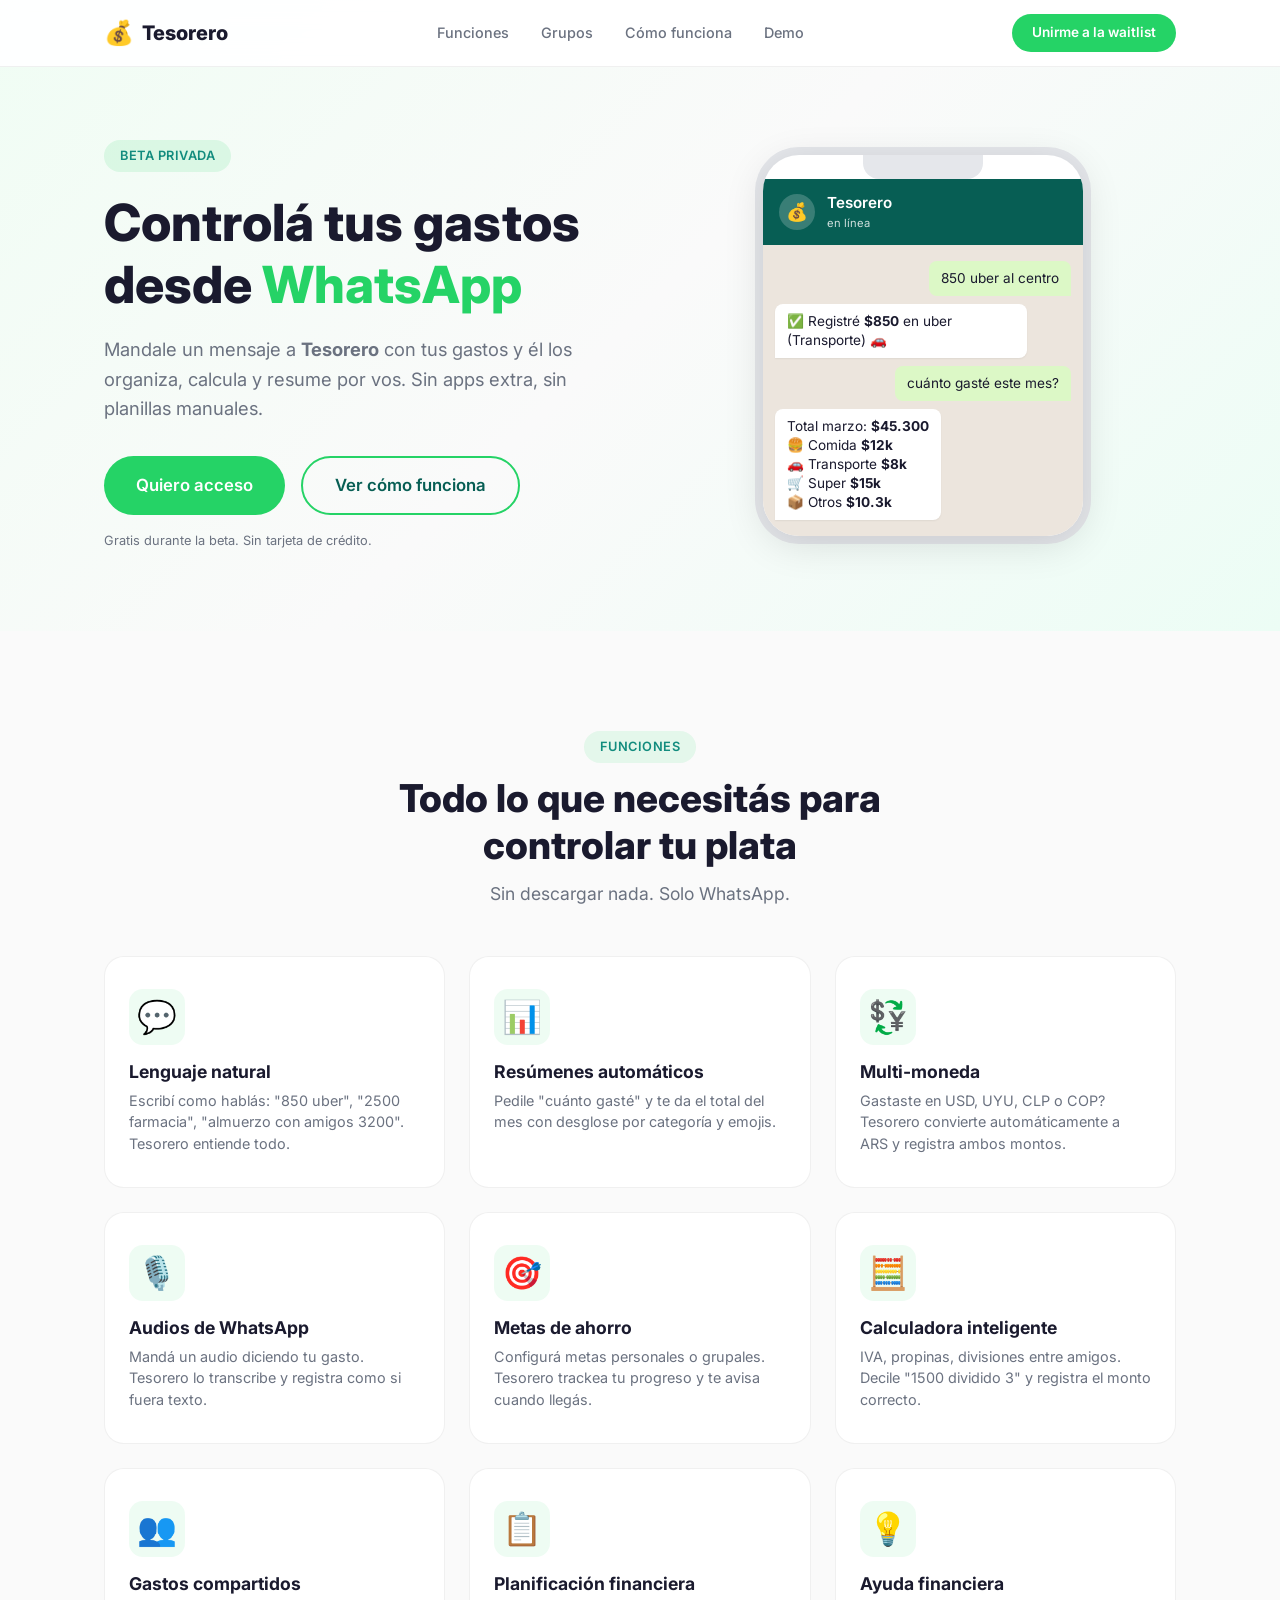
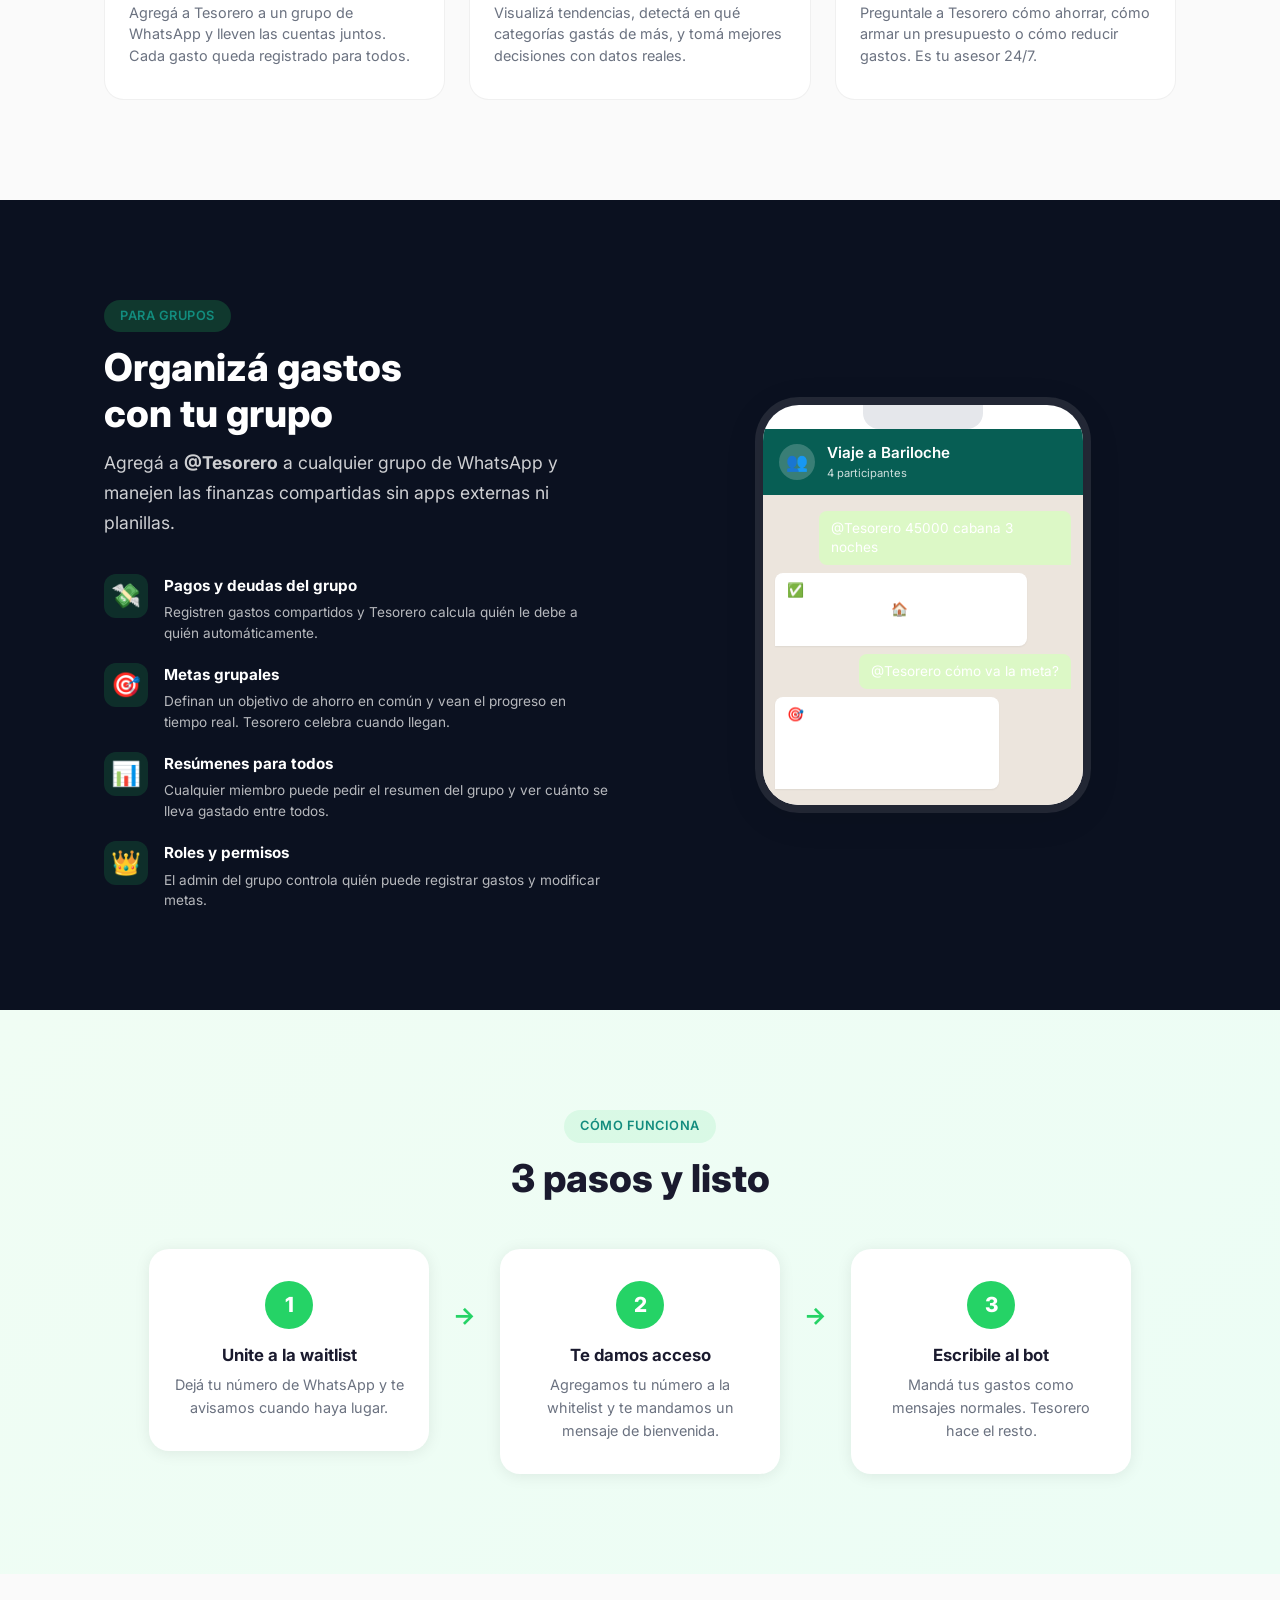
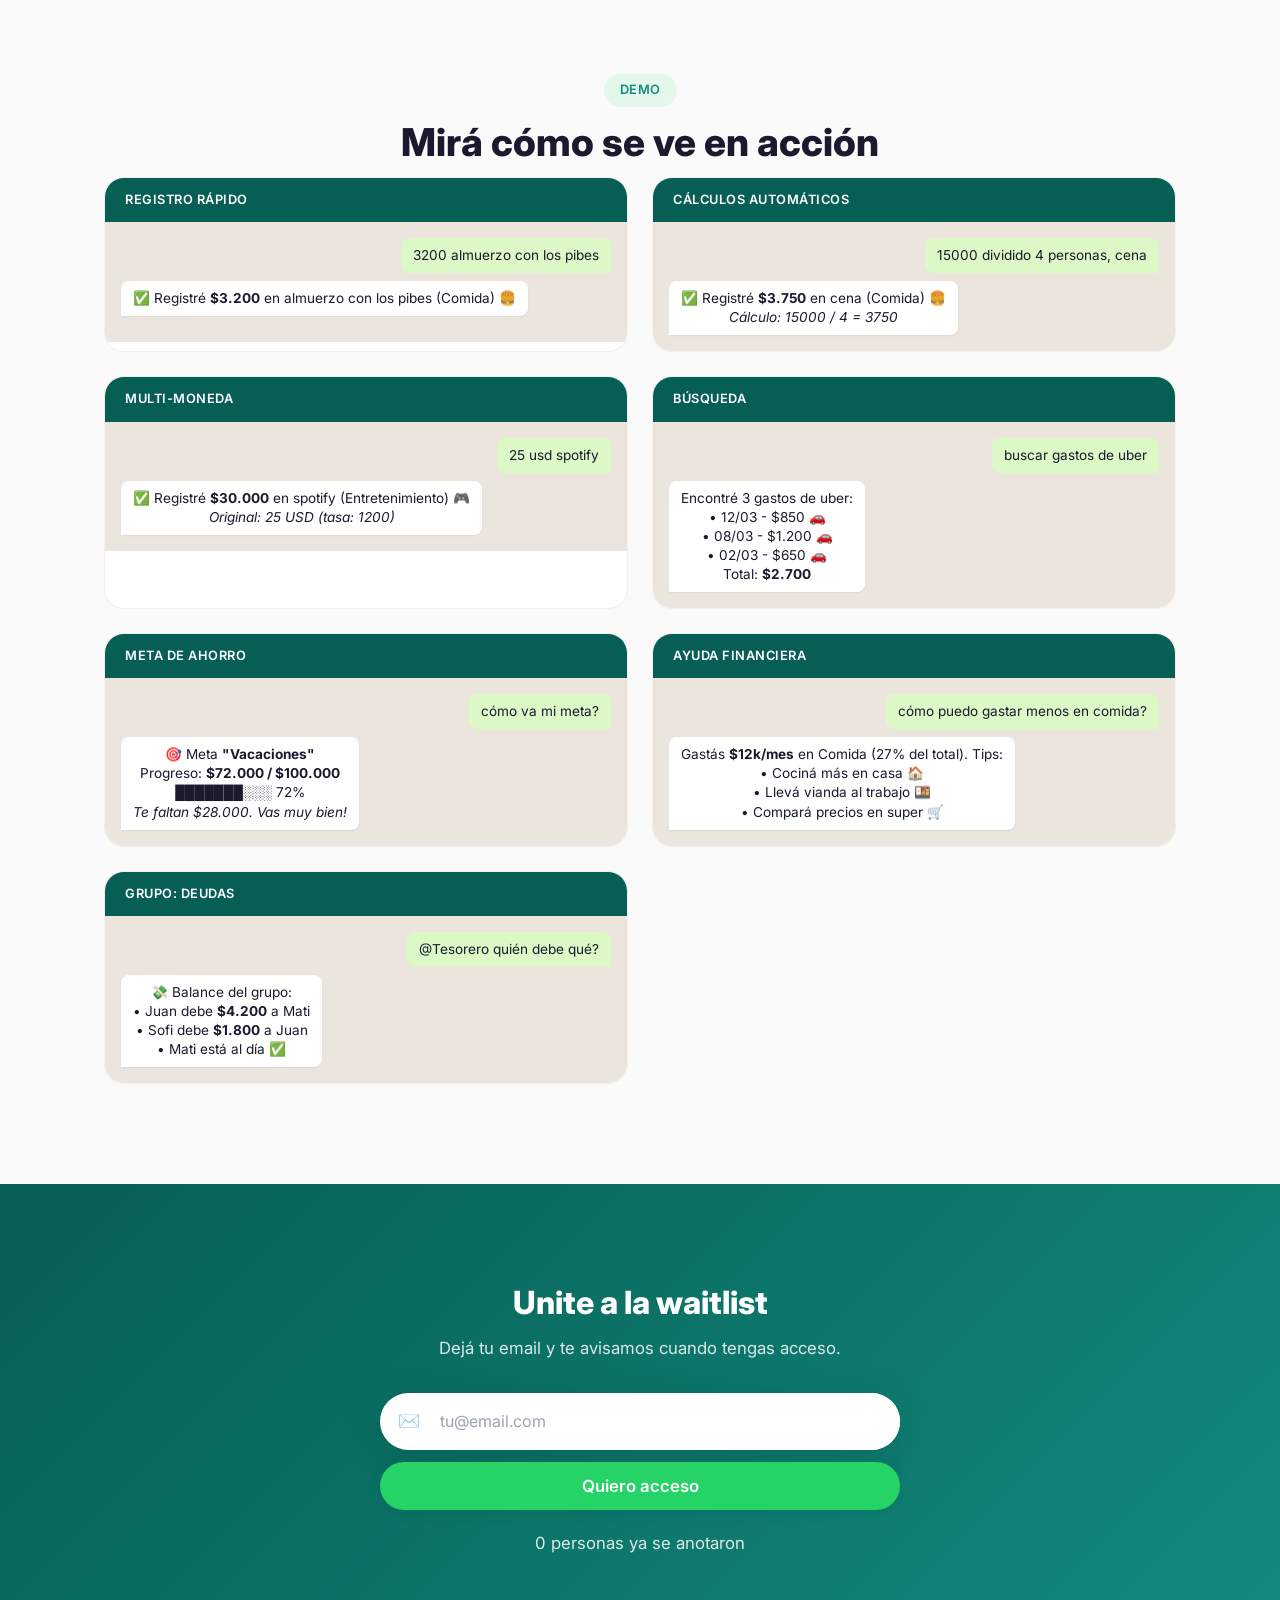
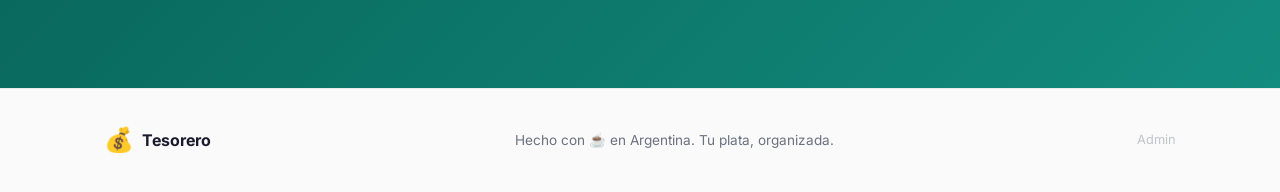
==== frontend-claude/index.html @ f7761d5b "feat(landing): add groups section, goals, financial help, and group demos Expand landing page with g" ====
<!DOCTYPE html>
<html lang="es">
<head>
  <meta charset="UTF-8">
  <meta name="viewport" content="width=device-width, initial-scale=1.0">
  <title>Tesorero - Tu asistente de gastos por WhatsApp</title>
  <link rel="stylesheet" href="styles.css">
  <link rel="preconnect" href="https://fonts.googleapis.com">
  <link rel="preconnect" href="https://fonts.gstatic.com" crossorigin>
  <link href="https://fonts.googleapis.com/css2?family=Inter:wght@400;500;600;700;800&display=swap" rel="stylesheet">
</head>
<body>

  <!-- Navbar -->
  <nav class="navbar">
    <div class="container nav-content">
      <a href="#" class="logo">
        <span class="logo-icon">💰</span>
        <span class="logo-text">Tesorero</span>
      </a>
      <ul class="nav-links">
        <li><a href="#features">Funciones</a></li>
        <li><a href="#groups">Grupos</a></li>
        <li><a href="#how-it-works">Cómo funciona</a></li>
        <li><a href="#demo">Demo</a></li>
      </ul>
      <a href="#waitlist" class="btn btn-nav">Unirme a la waitlist</a>
      <button class="mobile-menu-btn" aria-label="Menú">
        <span></span><span></span><span></span>
      </button>
    </div>
  </nav>

  <!-- Hero -->
  <section class="hero">
    <div class="container hero-content">
      <div class="hero-text">
        <span class="hero-badge">Beta privada</span>
        <h1>Controlá tus gastos <br>desde <span class="highlight">WhatsApp</span></h1>
        <p class="hero-subtitle">
          Mandale un mensaje a <strong>Tesorero</strong> con tus gastos y él los organiza,
          calcula y resume por vos. Sin apps extra, sin planillas manuales.
        </p>
        <div class="hero-ctas">
          <a href="#waitlist" class="btn btn-primary btn-lg">Quiero acceso</a>
          <a href="#demo" class="btn btn-outline btn-lg">Ver cómo funciona</a>
        </div>
        <p class="hero-note">Gratis durante la beta. Sin tarjeta de crédito.</p>
      </div>
      <div class="hero-visual">
        <div class="phone-mockup">
          <div class="phone-notch"></div>
          <div class="chat-header">
            <div class="chat-avatar">💰</div>
            <div>
              <div class="chat-name">Tesorero</div>
              <div class="chat-status">en línea</div>
            </div>
          </div>
          <div class="chat-body">
            <div class="chat-bubble user">850 uber al centro</div>
            <div class="chat-bubble bot">
              ✅ Registré <strong>$850</strong> en uber (Transporte) 🚗
            </div>
            <div class="chat-bubble user">cuánto gasté este mes?</div>
            <div class="chat-bubble bot">
              Total marzo: <strong>$45.300</strong><br>
              🍔 Comida <strong>$12k</strong><br>
              🚗 Transporte <strong>$8k</strong><br>
              🛒 Super <strong>$15k</strong><br>
              📦 Otros <strong>$10.3k</strong>
            </div>
          </div>
        </div>
      </div>
    </div>
  </section>

  <!-- Features -->
  <section id="features" class="features">
    <div class="container">
      <span class="section-badge">Funciones</span>
      <h2 class="section-title">Todo lo que necesitás para<br>controlar tu plata</h2>
      <p class="section-subtitle">Sin descargar nada. Solo WhatsApp.</p>

      <div class="features-grid">
        <div class="feature-card">
          <div class="feature-icon">💬</div>
          <h3>Lenguaje natural</h3>
          <p>Escribí como hablás: "850 uber", "2500 farmacia", "almuerzo con amigos 3200". Tesorero entiende todo.</p>
        </div>

        <div class="feature-card">
          <div class="feature-icon">📊</div>
          <h3>Resúmenes automáticos</h3>
          <p>Pedile "cuánto gasté" y te da el total del mes con desglose por categoría y emojis.</p>
        </div>

        <div class="feature-card">
          <div class="feature-icon">💱</div>
          <h3>Multi-moneda</h3>
          <p>Gastaste en USD, UYU, CLP o COP? Tesorero convierte automáticamente a ARS y registra ambos montos.</p>
        </div>

        <div class="feature-card">
          <div class="feature-icon">🎙️</div>
          <h3>Audios de WhatsApp</h3>
          <p>Mandá un audio diciendo tu gasto. Tesorero lo transcribe y registra como si fuera texto.</p>
        </div>

        <div class="feature-card">
          <div class="feature-icon">🎯</div>
          <h3>Metas de ahorro</h3>
          <p>Configurá metas personales o grupales. Tesorero trackea tu progreso y te avisa cuando llegás.</p>
        </div>

        <div class="feature-card">
          <div class="feature-icon">🧮</div>
          <h3>Calculadora inteligente</h3>
          <p>IVA, propinas, divisiones entre amigos. Decile "1500 dividido 3" y registra el monto correcto.</p>
        </div>

        <div class="feature-card">
          <div class="feature-icon">👥</div>
          <h3>Gastos compartidos</h3>
          <p>Agregá a Tesorero a un grupo de WhatsApp y lleven las cuentas juntos. Cada gasto queda registrado para todos.</p>
        </div>

        <div class="feature-card">
          <div class="feature-icon">📋</div>
          <h3>Planificación financiera</h3>
          <p>Visualizá tendencias, detectá en qué categorías gastás de más, y tomá mejores decisiones con datos reales.</p>
        </div>

        <div class="feature-card">
          <div class="feature-icon">💡</div>
          <h3>Ayuda financiera</h3>
          <p>Preguntale a Tesorero cómo ahorrar, cómo armar un presupuesto o cómo reducir gastos. Es tu asesor 24/7.</p>
        </div>
      </div>
    </div>
  </section>

  <!-- Groups -->
  <section id="groups" class="groups-section">
    <div class="container">
      <div class="groups-content">
        <div class="groups-text">
          <span class="section-badge">Para grupos</span>
          <h2 class="section-title">Organizá gastos<br>con tu grupo</h2>
          <p class="groups-description">
            Agregá a <strong>@Tesorero</strong> a cualquier grupo de WhatsApp y manejen
            las finanzas compartidas sin apps externas ni planillas.
          </p>

          <div class="groups-features-list">
            <div class="groups-feature-item">
              <span class="groups-feature-icon">💸</span>
              <div>
                <h4>Pagos y deudas del grupo</h4>
                <p>Registren gastos compartidos y Tesorero calcula quién le debe a quién automáticamente.</p>
              </div>
            </div>
            <div class="groups-feature-item">
              <span class="groups-feature-icon">🎯</span>
              <div>
                <h4>Metas grupales</h4>
                <p>Definan un objetivo de ahorro en común y vean el progreso en tiempo real. Tesorero celebra cuando llegan.</p>
              </div>
            </div>
            <div class="groups-feature-item">
              <span class="groups-feature-icon">📊</span>
              <div>
                <h4>Resúmenes para todos</h4>
                <p>Cualquier miembro puede pedir el resumen del grupo y ver cuánto se lleva gastado entre todos.</p>
              </div>
            </div>
            <div class="groups-feature-item">
              <span class="groups-feature-icon">👑</span>
              <div>
                <h4>Roles y permisos</h4>
                <p>El admin del grupo controla quién puede registrar gastos y modificar metas.</p>
              </div>
            </div>
          </div>
        </div>

        <div class="groups-visual">
          <div class="phone-mockup">
            <div class="phone-notch"></div>
            <div class="chat-header">
              <div class="chat-avatar">👥</div>
              <div>
                <div class="chat-name">Viaje a Bariloche</div>
                <div class="chat-status">4 participantes</div>
              </div>
            </div>
            <div class="chat-body">
              <div class="chat-bubble user">@Tesorero 45000 cabana 3 noches</div>
              <div class="chat-bubble bot">
                ✅ Registré <strong>$45.000</strong> en cabana 3 noches (Hogar) 🏠<br>
                <em>Cada uno: $11.250</em>
              </div>
              <div class="chat-bubble user">@Tesorero cómo va la meta?</div>
              <div class="chat-bubble bot">
                🎯 Meta <strong>"Fondo viaje"</strong><br>
                Progreso: <strong>$85.000 / $120.000</strong><br>
                ████████░░ 71%<br>
                <em>Faltan $35.000!</em>
              </div>
            </div>
          </div>
        </div>
      </div>
    </div>
  </section>

  <!-- How it works -->
  <section id="how-it-works" class="how-it-works">
    <div class="container">
      <span class="section-badge">Cómo funciona</span>
      <h2 class="section-title">3 pasos y listo</h2>

      <div class="steps">
        <div class="step">
          <div class="step-number">1</div>
          <h3>Unite a la waitlist</h3>
          <p>Dejá tu número de WhatsApp y te avisamos cuando haya lugar.</p>
        </div>
        <div class="step-arrow">→</div>
        <div class="step">
          <div class="step-number">2</div>
          <h3>Te damos acceso</h3>
          <p>Agregamos tu número a la whitelist y te mandamos un mensaje de bienvenida.</p>
        </div>
        <div class="step-arrow">→</div>
        <div class="step">
          <div class="step-number">3</div>
          <h3>Escribile al bot</h3>
          <p>Mandá tus gastos como mensajes normales. Tesorero hace el resto.</p>
        </div>
      </div>
    </div>
  </section>

  <!-- Demo / Chat preview -->
  <section id="demo" class="demo">
    <div class="container">
      <span class="section-badge">Demo</span>
      <h2 class="section-title">Mirá cómo se ve en acción</h2>

      <div class="demo-grid">
        <div class="demo-card">
          <div class="demo-label">Registro rápido</div>
          <div class="demo-chat">
            <div class="chat-bubble user">3200 almuerzo con los pibes</div>
            <div class="chat-bubble bot">✅ Registré <strong>$3.200</strong> en almuerzo con los pibes (Comida) 🍔</div>
          </div>
        </div>

        <div class="demo-card">
          <div class="demo-label">Cálculos automáticos</div>
          <div class="demo-chat">
            <div class="chat-bubble user">15000 dividido 4 personas, cena</div>
            <div class="chat-bubble bot">✅ Registré <strong>$3.750</strong> en cena (Comida) 🍔<br><em>Cálculo: 15000 / 4 = 3750</em></div>
          </div>
        </div>

        <div class="demo-card">
          <div class="demo-label">Multi-moneda</div>
          <div class="demo-chat">
            <div class="chat-bubble user">25 usd spotify</div>
            <div class="chat-bubble bot">✅ Registré <strong>$30.000</strong> en spotify (Entretenimiento) 🎮<br><em>Original: 25 USD (tasa: 1200)</em></div>
          </div>
        </div>

        <div class="demo-card">
          <div class="demo-label">Búsqueda</div>
          <div class="demo-chat">
            <div class="chat-bubble user">buscar gastos de uber</div>
            <div class="chat-bubble bot">Encontré 3 gastos de uber:<br>• 12/03 - $850 🚗<br>• 08/03 - $1.200 🚗<br>• 02/03 - $650 🚗<br>Total: <strong>$2.700</strong></div>
          </div>
        </div>

        <div class="demo-card">
          <div class="demo-label">Meta de ahorro</div>
          <div class="demo-chat">
            <div class="chat-bubble user">cómo va mi meta?</div>
            <div class="chat-bubble bot">🎯 Meta <strong>"Vacaciones"</strong><br>Progreso: <strong>$72.000 / $100.000</strong><br>███████░░░ 72%<br><em>Te faltan $28.000. Vas muy bien!</em></div>
          </div>
        </div>

        <div class="demo-card">
          <div class="demo-label">Ayuda financiera</div>
          <div class="demo-chat">
            <div class="chat-bubble user">cómo puedo gastar menos en comida?</div>
            <div class="chat-bubble bot">Gastás <strong>$12k/mes</strong> en Comida (27% del total). Tips:<br>• Cociná más en casa 🏠<br>• Llevá vianda al trabajo 🍱<br>• Compará precios en super 🛒</div>
          </div>
        </div>

        <div class="demo-card">
          <div class="demo-label">Grupo: deudas</div>
          <div class="demo-chat">
            <div class="chat-bubble user">@Tesorero quién debe qué?</div>
            <div class="chat-bubble bot">💸 Balance del grupo:<br>• Juan debe <strong>$4.200</strong> a Mati<br>• Sofi debe <strong>$1.800</strong> a Juan<br>• Mati está al día ✅</div>
          </div>
        </div>
      </div>
    </div>
  </section>

  <!-- Waitlist -->
  <section id="waitlist" class="waitlist">
    <div class="container">
      <div class="waitlist-card">
        <h2>Unite a la waitlist</h2>
        <p>Dejá tu email y te avisamos cuando tengas acceso.</p>

        <form id="waitlist-form" class="waitlist-form">
          <div class="input-group">
            <span class="input-icon">✉️</span>
            <input
              type="email"
              id="email-input"
              placeholder="tu@email.com"
              required
              autocomplete="email"
            >
          </div>
          <button type="submit" class="btn btn-primary btn-lg btn-full">
            <span class="btn-text">Quiero acceso</span>
            <span class="btn-loading" hidden>Guardando...</span>
          </button>
        </form>

        <div id="waitlist-success" class="waitlist-success" hidden>
          <div class="success-icon">🎉</div>
          <h3>¡Estás en la lista!</h3>
          <p>Te vamos a mandar un email cuando tengas acceso. Gracias por tu interés.</p>
        </div>

        <div id="waitlist-error" class="waitlist-error" hidden></div>

        <p class="waitlist-count">
          <span id="submissions-count">0</span> personas ya se anotaron
        </p>
      </div>
    </div>
  </section>

  <!-- Footer -->
  <footer class="footer">
    <div class="container footer-content">
      <div class="footer-brand">
        <span class="logo-icon">💰</span>
        <span class="logo-text">Tesorero</span>
      </div>
      <p class="footer-copy">Hecho con ☕ en Argentina. Tu plata, organizada.</p>
      <a href="admin.html" class="footer-admin">Admin</a>
    </div>
  </footer>

  <script src="script.js"></script>
</body>
</html>
---- frontend-claude/styles.css ----
/* ========================================
   Tesorero Landing — WhatsApp-inspired
   ======================================== */

:root {
  --green: #25D366;
  --green-dark: #128C7E;
  --green-darker: #075E54;
  --green-light: #dcf8c6;
  --chat-bg: #ECE5DD;
  --bg: #fafafa;
  --bg-dark: #0b1120;
  --text: #1a1a2e;
  --text-muted: #6b7280;
  --white: #ffffff;
  --radius: 12px;
  --radius-lg: 20px;
  --shadow: 0 2px 16px rgba(0,0,0,0.08);
  --shadow-lg: 0 8px 40px rgba(0,0,0,0.12);
  --transition: 0.3s cubic-bezier(0.4, 0, 0.2, 1);
}

/* ---- Reset & Base ---- */
*, *::before, *::after { box-sizing: border-box; margin: 0; padding: 0; }

html {
  scroll-behavior: smooth;
  font-size: 16px;
}

body {
  font-family: 'Inter', -apple-system, BlinkMacSystemFont, sans-serif;
  color: var(--text);
  background: var(--bg);
  line-height: 1.6;
  -webkit-font-smoothing: antialiased;
}

.container {
  max-width: 1120px;
  margin: 0 auto;
  padding: 0 24px;
}

h1, h2, h3 { line-height: 1.2; }

a { text-decoration: none; color: inherit; }

/* ---- Buttons ---- */
.btn {
  display: inline-flex;
  align-items: center;
  justify-content: center;
  gap: 8px;
  font-family: inherit;
  font-weight: 600;
  font-size: 0.95rem;
  border: none;
  border-radius: 50px;
  cursor: pointer;
  transition: all var(--transition);
  padding: 10px 24px;
}

.btn-primary {
  background: var(--green);
  color: var(--white);
}
.btn-primary:hover {
  background: var(--green-dark);
  transform: translateY(-2px);
  box-shadow: 0 4px 20px rgba(37, 211, 102, 0.35);
}

.btn-outline {
  background: transparent;
  color: var(--green-darker);
  border: 2px solid var(--green);
}
.btn-outline:hover {
  background: var(--green);
  color: var(--white);
}

.btn-nav {
  background: var(--green);
  color: var(--white);
  padding: 8px 20px;
  font-size: 0.85rem;
}
.btn-nav:hover {
  background: var(--green-dark);
}

.btn-lg { padding: 14px 32px; font-size: 1.05rem; }
.btn-full { width: 100%; }

/* ---- Navbar ---- */
.navbar {
  position: fixed;
  top: 0;
  left: 0;
  right: 0;
  z-index: 100;
  background: rgba(255,255,255,0.92);
  backdrop-filter: blur(12px);
  border-bottom: 1px solid rgba(0,0,0,0.06);
  padding: 14px 0;
}

.nav-content {
  display: flex;
  align-items: center;
  justify-content: space-between;
}

.logo {
  display: flex;
  align-items: center;
  gap: 8px;
  font-weight: 800;
  font-size: 1.25rem;
}
.logo-icon { font-size: 1.5rem; }

.nav-links {
  display: flex;
  list-style: none;
  gap: 32px;
}
.nav-links a {
  font-size: 0.9rem;
  font-weight: 500;
  color: var(--text-muted);
  transition: color var(--transition);
}
.nav-links a:hover { color: var(--green-darker); }

.mobile-menu-btn {
  display: none;
  flex-direction: column;
  gap: 5px;
  background: none;
  border: none;
  cursor: pointer;
  padding: 4px;
}
.mobile-menu-btn span {
  width: 22px;
  height: 2px;
  background: var(--text);
  border-radius: 2px;
  transition: var(--transition);
}

/* ---- Hero ---- */
.hero {
  padding: 140px 0 80px;
  background: linear-gradient(135deg, #f0fdf4 0%, var(--bg) 50%, #ecfdf5 100%);
}

.hero-content {
  display: grid;
  grid-template-columns: 1fr 1fr;
  gap: 60px;
  align-items: center;
}

.hero-badge {
  display: inline-block;
  padding: 6px 16px;
  background: rgba(37, 211, 102, 0.12);
  color: var(--green-dark);
  font-size: 0.8rem;
  font-weight: 600;
  border-radius: 50px;
  margin-bottom: 20px;
  text-transform: uppercase;
  letter-spacing: 0.5px;
}

.hero h1 {
  font-size: 3.2rem;
  font-weight: 800;
  margin-bottom: 20px;
  color: var(--text);
}

.highlight {
  color: var(--green);
  position: relative;
}

.hero-subtitle {
  font-size: 1.15rem;
  color: var(--text-muted);
  margin-bottom: 32px;
  max-width: 480px;
}

.hero-ctas {
  display: flex;
  gap: 16px;
  margin-bottom: 16px;
}

.hero-note {
  font-size: 0.8rem;
  color: var(--text-muted);
}

/* Phone mockup */
.phone-mockup {
  width: 320px;
  margin: 0 auto;
  background: var(--white);
  border-radius: 36px;
  box-shadow: var(--shadow-lg), 0 0 0 8px #e5e7eb;
  overflow: hidden;
  position: relative;
}

.phone-notch {
  width: 120px;
  height: 24px;
  background: #e5e7eb;
  border-radius: 0 0 16px 16px;
  margin: 0 auto;
}

.chat-header {
  display: flex;
  align-items: center;
  gap: 12px;
  padding: 12px 16px;
  background: var(--green-darker);
  color: var(--white);
}

.chat-avatar {
  width: 36px;
  height: 36px;
  background: rgba(255,255,255,0.2);
  border-radius: 50%;
  display: flex;
  align-items: center;
  justify-content: center;
  font-size: 1.1rem;
}

.chat-name {
  font-weight: 600;
  font-size: 0.95rem;
}

.chat-status {
  font-size: 0.7rem;
  opacity: 0.8;
}

.chat-body {
  background: var(--chat-bg);
  padding: 16px 12px;
  min-height: 280px;
  display: flex;
  flex-direction: column;
  gap: 8px;
}

.chat-bubble {
  max-width: 85%;
  padding: 8px 12px;
  border-radius: 8px;
  font-size: 0.85rem;
  line-height: 1.4;
  position: relative;
  animation: fadeInUp 0.4s ease both;
}

.chat-bubble.user {
  align-self: flex-end;
  background: var(--green-light);
  border-radius: 8px 8px 0 8px;
}

.chat-bubble.bot {
  align-self: flex-start;
  background: var(--white);
  border-radius: 8px 8px 8px 0;
  box-shadow: 0 1px 2px rgba(0,0,0,0.06);
}

.chat-bubble:nth-child(1) { animation-delay: 0.1s; }
.chat-bubble:nth-child(2) { animation-delay: 0.4s; }
.chat-bubble:nth-child(3) { animation-delay: 0.8s; }
.chat-bubble:nth-child(4) { animation-delay: 1.1s; }

@keyframes fadeInUp {
  from { opacity: 0; transform: translateY(12px); }
  to   { opacity: 1; transform: translateY(0); }
}

/* ---- Section common ---- */
.section-badge {
  display: inline-block;
  padding: 6px 16px;
  background: rgba(37, 211, 102, 0.1);
  color: var(--green-dark);
  font-size: 0.8rem;
  font-weight: 600;
  border-radius: 50px;
  text-transform: uppercase;
  letter-spacing: 0.5px;
  margin-bottom: 12px;
}

.section-title {
  font-size: 2.4rem;
  font-weight: 800;
  margin-bottom: 12px;
}

.section-subtitle {
  font-size: 1.1rem;
  color: var(--text-muted);
  margin-bottom: 48px;
}

/* ---- Features ---- */
.features {
  padding: 100px 0;
  text-align: center;
}

.features-grid {
  display: grid;
  grid-template-columns: repeat(3, 1fr);
  gap: 24px;
}

.feature-card {
  background: var(--white);
  border-radius: var(--radius-lg);
  padding: 32px 24px;
  text-align: left;
  border: 1px solid rgba(0,0,0,0.06);
  transition: all var(--transition);
}
.feature-card:hover {
  transform: translateY(-4px);
  box-shadow: var(--shadow-lg);
  border-color: rgba(37, 211, 102, 0.2);
}

.feature-icon {
  font-size: 2rem;
  margin-bottom: 16px;
  width: 56px;
  height: 56px;
  display: flex;
  align-items: center;
  justify-content: center;
  background: rgba(37, 211, 102, 0.08);
  border-radius: 14px;
}

.feature-card h3 {
  font-size: 1.1rem;
  font-weight: 700;
  margin-bottom: 8px;
}

.feature-card p {
  font-size: 0.9rem;
  color: var(--text-muted);
  line-height: 1.5;
}

/* ---- Groups section ---- */
.groups-section {
  padding: 100px 0;
  background: var(--bg-dark);
  color: var(--white);
}

.groups-content {
  display: grid;
  grid-template-columns: 1fr 1fr;
  gap: 60px;
  align-items: center;
}

.groups-description {
  font-size: 1.1rem;
  opacity: 0.8;
  margin-bottom: 36px;
  line-height: 1.7;
}

.groups-section .section-badge {
  background: rgba(37, 211, 102, 0.2);
}

.groups-section .section-title {
  color: var(--white);
}

.groups-features-list {
  display: flex;
  flex-direction: column;
  gap: 20px;
}

.groups-feature-item {
  display: flex;
  gap: 16px;
  align-items: flex-start;
}

.groups-feature-icon {
  font-size: 1.5rem;
  flex-shrink: 0;
  width: 44px;
  height: 44px;
  display: flex;
  align-items: center;
  justify-content: center;
  background: rgba(37, 211, 102, 0.15);
  border-radius: 12px;
}

.groups-feature-item h4 {
  font-size: 0.95rem;
  font-weight: 700;
  margin-bottom: 4px;
}

.groups-feature-item p {
  font-size: 0.85rem;
  opacity: 0.7;
  line-height: 1.5;
}

.groups-visual .phone-mockup {
  box-shadow: var(--shadow-lg), 0 0 0 8px rgba(255,255,255,0.1);
}

/* ---- How it works ---- */
.how-it-works {
  padding: 100px 0;
  background: linear-gradient(135deg, #f0fdf4, #ecfdf5);
  text-align: center;
}

.steps {
  display: flex;
  align-items: flex-start;
  justify-content: center;
  gap: 24px;
  margin-top: 48px;
}

.step {
  flex: 1;
  max-width: 280px;
  padding: 32px 24px;
  background: var(--white);
  border-radius: var(--radius-lg);
  box-shadow: var(--shadow);
}

.step-number {
  width: 48px;
  height: 48px;
  background: var(--green);
  color: var(--white);
  font-size: 1.3rem;
  font-weight: 800;
  border-radius: 50%;
  display: flex;
  align-items: center;
  justify-content: center;
  margin: 0 auto 16px;
}

.step h3 {
  font-size: 1.05rem;
  font-weight: 700;
  margin-bottom: 8px;
}

.step p {
  font-size: 0.9rem;
  color: var(--text-muted);
}

.step-arrow {
  font-size: 1.5rem;
  color: var(--green);
  font-weight: 700;
  margin-top: 48px;
}

/* ---- Demo ---- */
.demo {
  padding: 100px 0;
  text-align: center;
}

.demo-grid {
  display: grid;
  grid-template-columns: repeat(2, 1fr);
  gap: 24px;
}

.demo-card {
  background: var(--white);
  border-radius: var(--radius-lg);
  overflow: hidden;
  border: 1px solid rgba(0,0,0,0.06);
  transition: all var(--transition);
}
.demo-card:hover {
  box-shadow: var(--shadow-lg);
}

.demo-label {
  padding: 12px 20px;
  background: var(--green-darker);
  color: var(--white);
  font-size: 0.8rem;
  font-weight: 600;
  text-align: left;
  text-transform: uppercase;
  letter-spacing: 0.5px;
}

.demo-chat {
  background: var(--chat-bg);
  padding: 16px;
  display: flex;
  flex-direction: column;
  gap: 8px;
  min-height: 120px;
}

/* ---- Waitlist ---- */
.waitlist {
  padding: 100px 0;
  background: linear-gradient(135deg, var(--green-darker), var(--green-dark));
}

.waitlist-card {
  max-width: 520px;
  margin: 0 auto;
  text-align: center;
  color: var(--white);
}

.waitlist-card h2 {
  font-size: 2rem;
  font-weight: 800;
  margin-bottom: 12px;
}

.waitlist-card > p {
  font-size: 1.05rem;
  opacity: 0.85;
  margin-bottom: 32px;
}

.waitlist-form {
  display: flex;
  flex-direction: column;
  gap: 12px;
}

.input-group {
  display: flex;
  gap: 0;
  background: var(--white);
  border-radius: 50px;
  overflow: hidden;
  box-shadow: var(--shadow-lg);
}

.input-icon {
  padding: 14px 0 14px 18px;
  font-size: 1.1rem;
  display: flex;
  align-items: center;
}

#email-input {
  flex: 1;
  padding: 14px 20px;
  border: none;
  font-size: 1rem;
  font-family: inherit;
  color: var(--text);
  outline: none;
  min-width: 0;
}
#email-input::placeholder { color: #9ca3af; }

.waitlist-form .btn {
  box-shadow: var(--shadow);
}

.waitlist-success {
  padding: 32px;
  background: rgba(255,255,255,0.1);
  border-radius: var(--radius-lg);
  margin-top: 20px;
}

.success-icon {
  font-size: 2.5rem;
  margin-bottom: 12px;
}

.waitlist-success h3 {
  font-size: 1.3rem;
  font-weight: 700;
  margin-bottom: 8px;
}

.waitlist-success p {
  font-size: 0.95rem;
  opacity: 0.85;
}

.waitlist-error {
  margin-top: 12px;
  padding: 12px 16px;
  background: rgba(239, 68, 68, 0.15);
  color: #fca5a5;
  border-radius: var(--radius);
  font-size: 0.9rem;
}

.waitlist-count {
  margin-top: 20px;
  font-size: 0.85rem;
  opacity: 0.65;
}

/* ---- Footer ---- */
.footer {
  padding: 32px 0;
  border-top: 1px solid rgba(0,0,0,0.06);
}

.footer-content {
  display: flex;
  align-items: center;
  justify-content: space-between;
}

.footer-brand {
  display: flex;
  align-items: center;
  gap: 8px;
  font-weight: 700;
}

.footer-copy {
  font-size: 0.85rem;
  color: var(--text-muted);
}

.footer-admin {
  font-size: 0.8rem;
  color: var(--text-muted);
  opacity: 0.4;
  transition: opacity var(--transition);
}
.footer-admin:hover { opacity: 1; }

/* ---- Responsive ---- */
@media (max-width: 768px) {
  .hero { padding: 120px 0 60px; }

  .hero-content {
    grid-template-columns: 1fr;
    gap: 40px;
    text-align: center;
  }

  .hero h1 { font-size: 2.2rem; }
  .hero-subtitle { margin: 0 auto 28px; }

  .hero-ctas {
    flex-direction: column;
    align-items: center;
  }

  .hero-visual { order: -1; }
  .phone-mockup { width: 280px; }

  .nav-links { display: none; }
  .btn-nav { display: none; }
  .mobile-menu-btn { display: flex; }

  .section-title { font-size: 1.8rem; }

  .features-grid {
    grid-template-columns: 1fr;
    gap: 16px;
  }

  .steps {
    flex-direction: column;
    align-items: center;
  }
  .step-arrow {
    transform: rotate(90deg);
    margin: 0;
  }

  .groups-content {
    grid-template-columns: 1fr;
    gap: 40px;
  }
  .groups-visual { order: -1; }

  .demo-grid { grid-template-columns: 1fr; }

  .footer-content {
    flex-direction: column;
    gap: 12px;
    text-align: center;
  }

  .input-group { border-radius: 16px; }
  .waitlist-form .btn { border-radius: 16px; }
}

@media (max-width: 480px) {
  .hero h1 { font-size: 1.8rem; }
  .section-title { font-size: 1.5rem; }
  .phone-mockup { width: 260px; }

  .input-group {
    border-radius: 16px;
  }
}
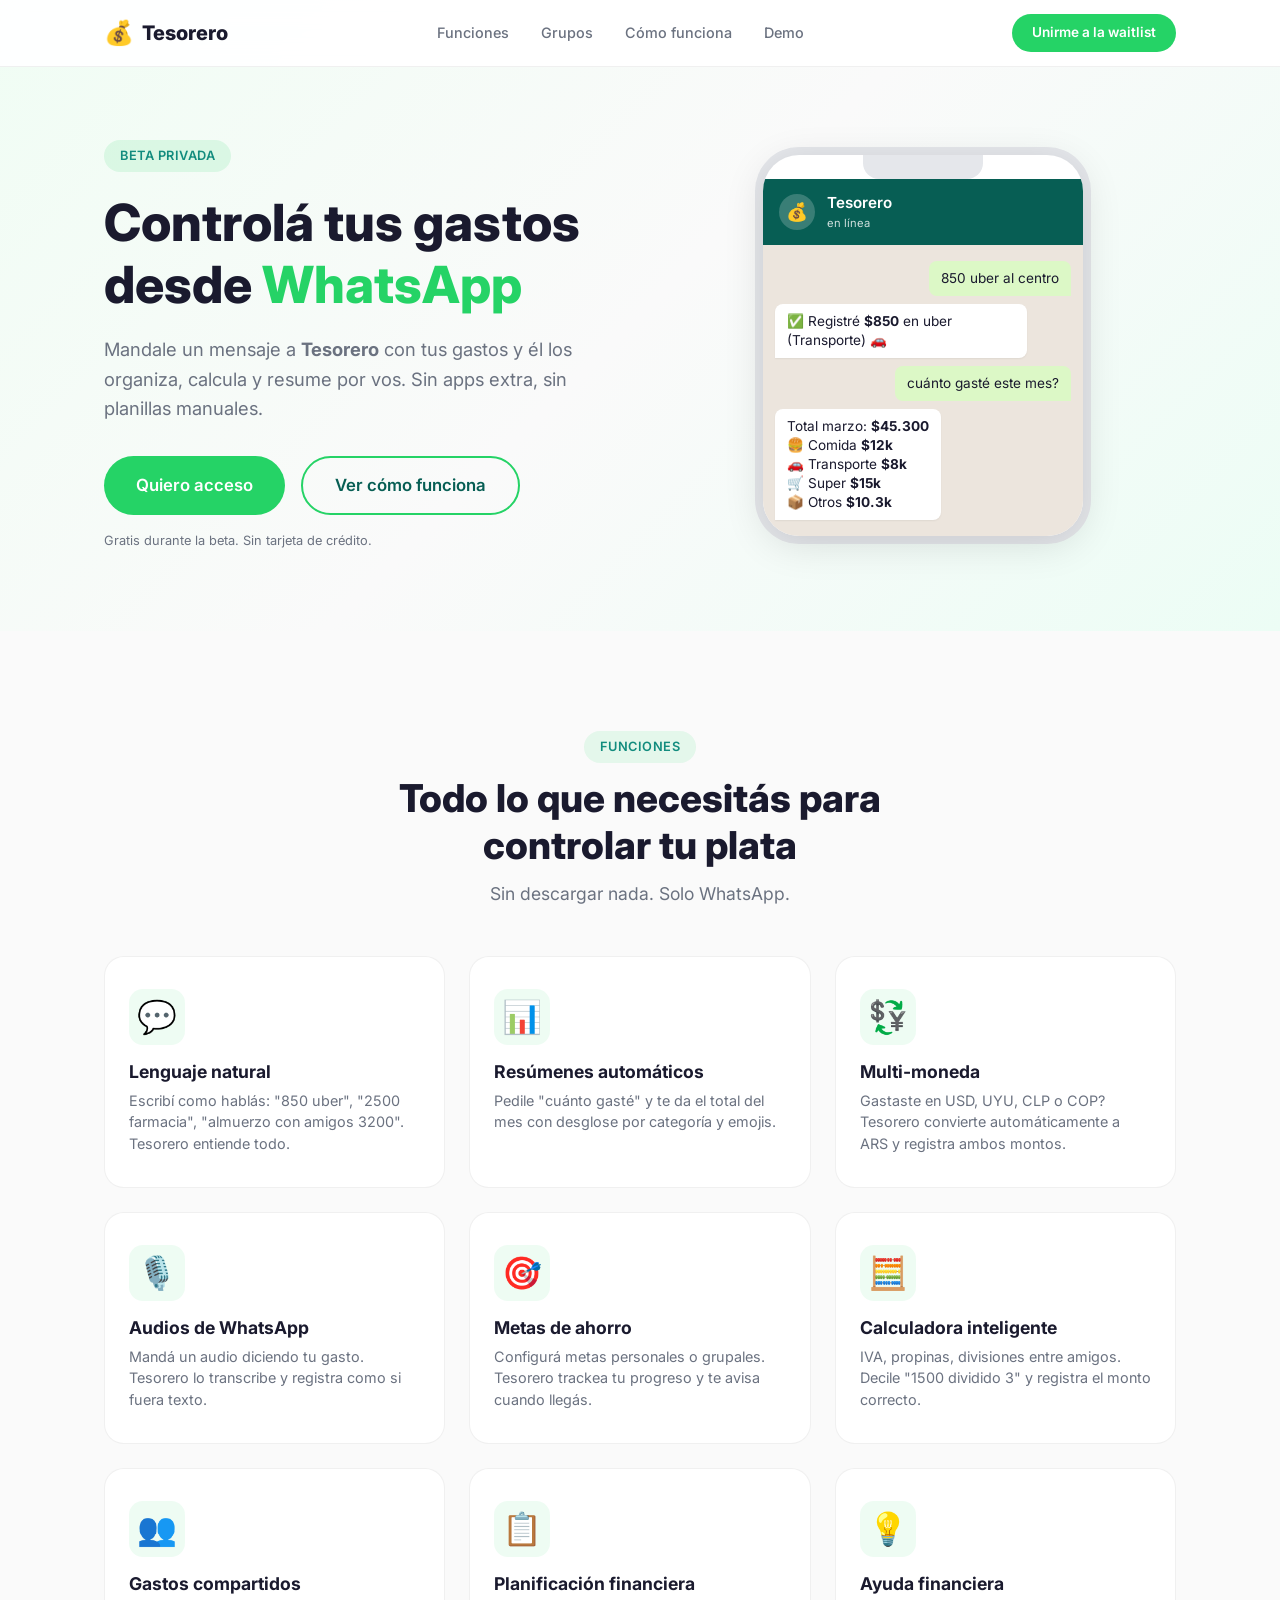
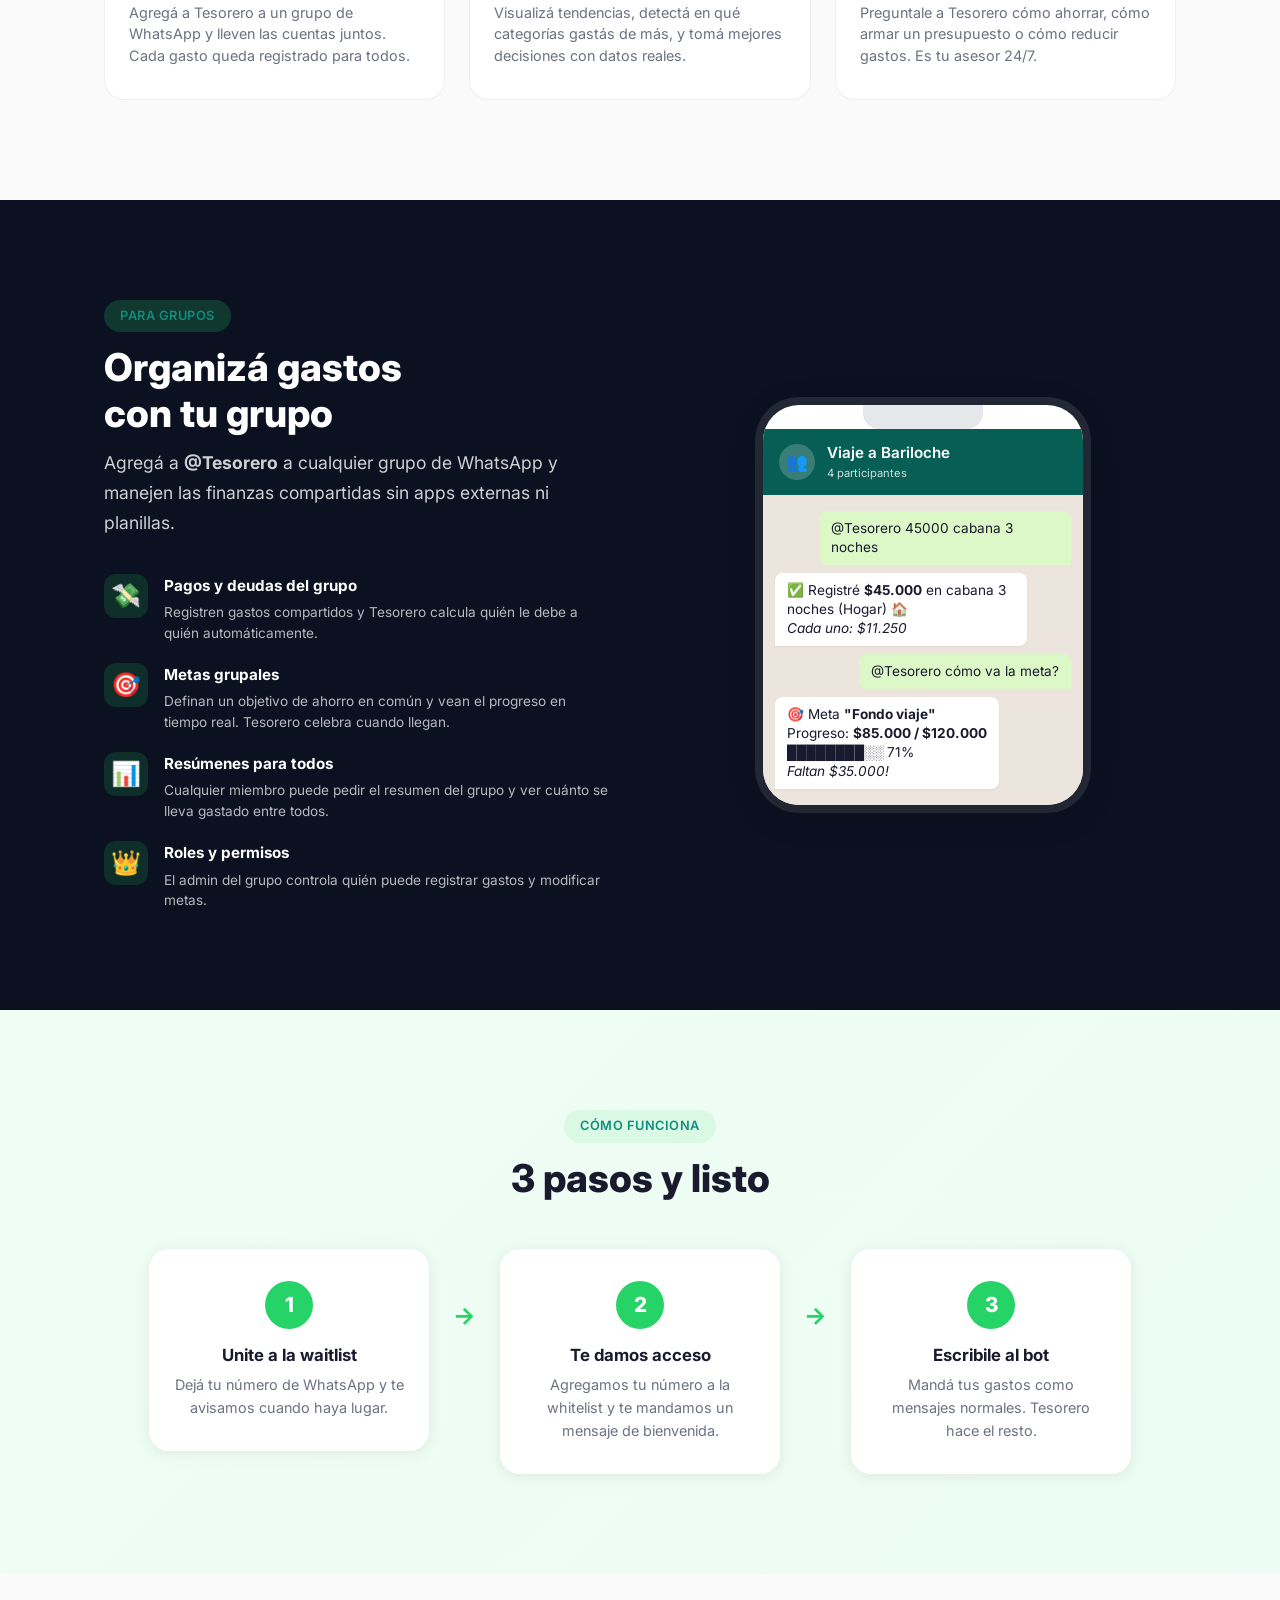
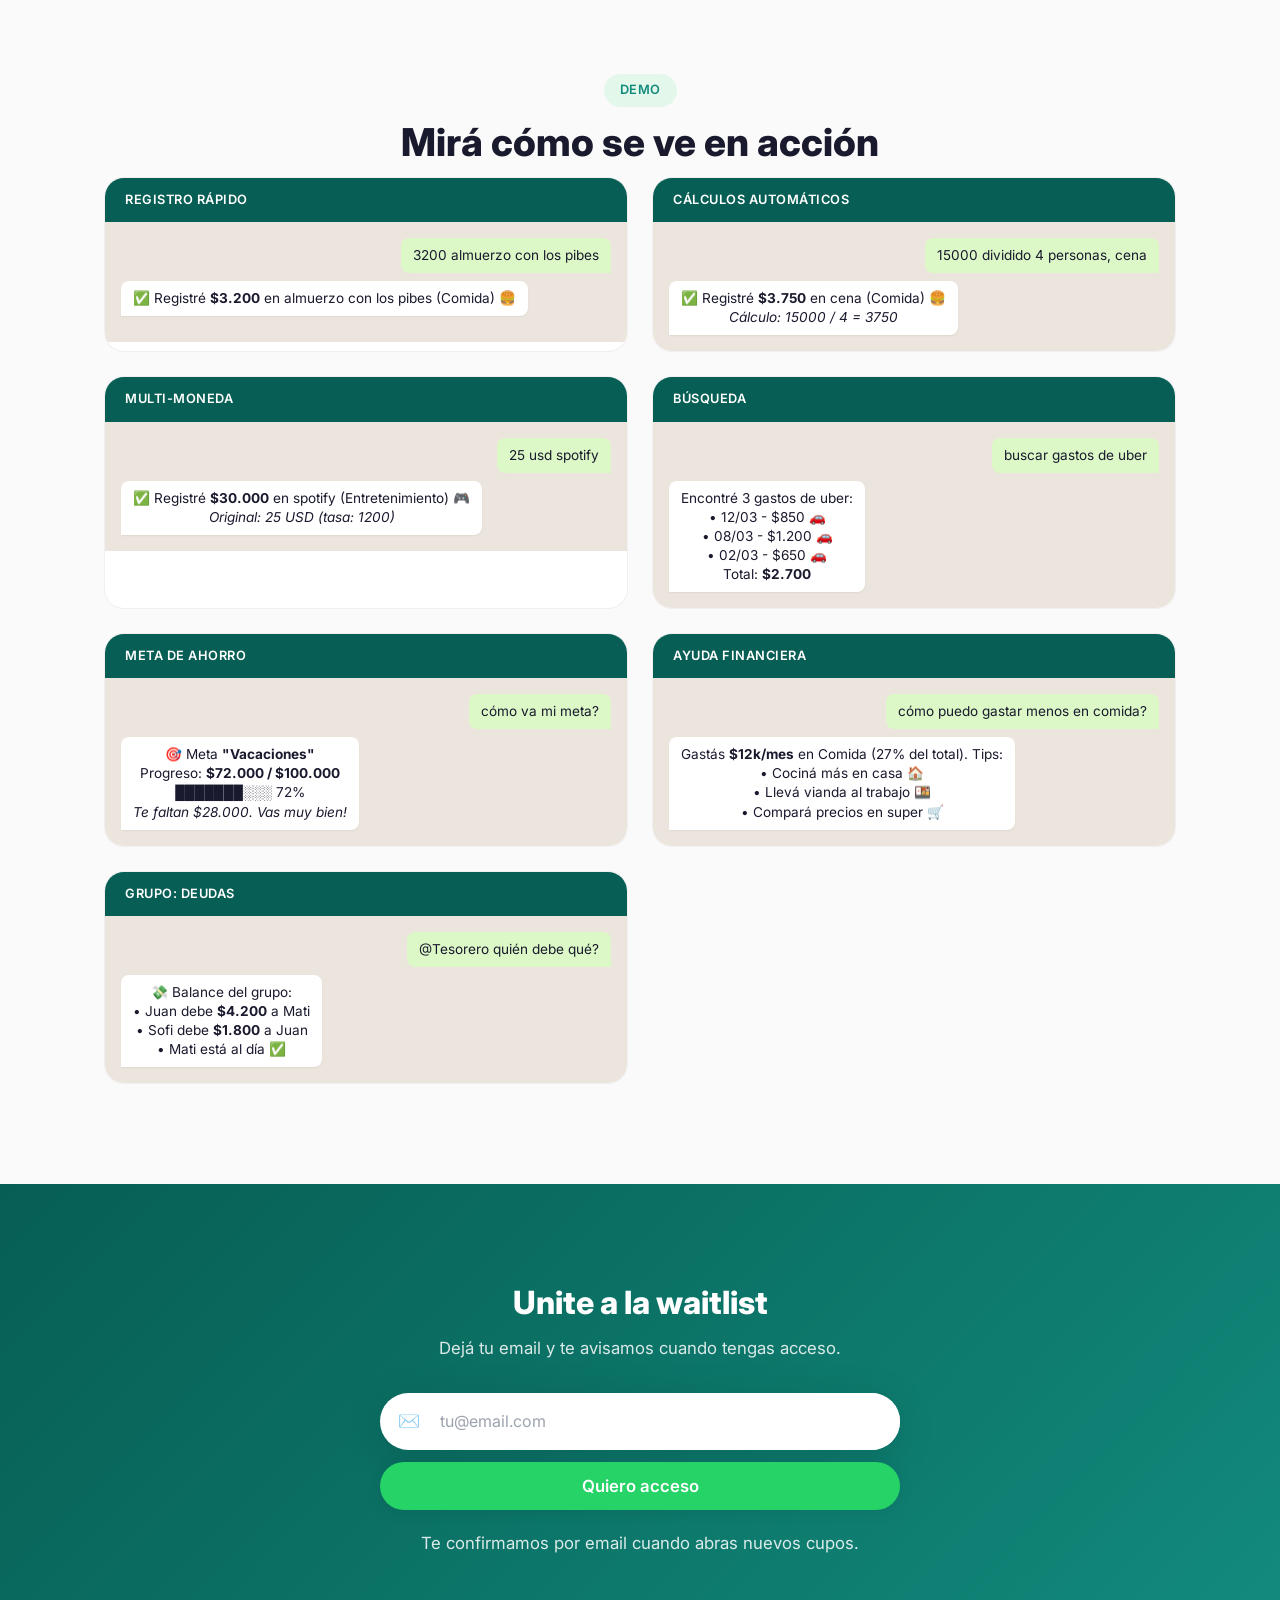
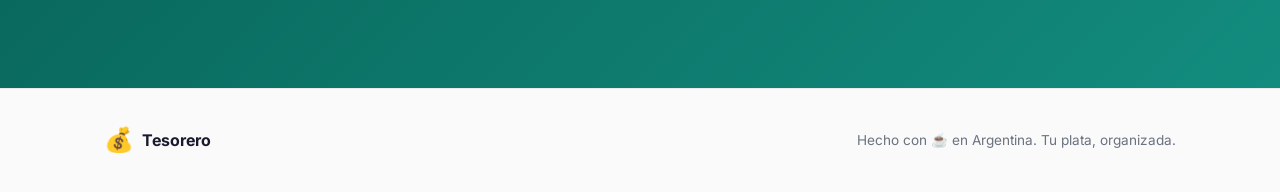
==== commit 30e40c56: "Merge branch 'main' into claude/jolly-williamson" ====
--- a/frontend-claude/index.html
+++ b/frontend-claude/index.html
@@ -8,6 +8,10 @@
   <link rel="preconnect" href="https://fonts.googleapis.com">
   <link rel="preconnect" href="https://fonts.gstatic.com" crossorigin>
   <link href="https://fonts.googleapis.com/css2?family=Inter:wght@400;500;600;700;800&display=swap" rel="stylesheet">
+  <script>
+    window.va = window.va || function () { (window.vaq = window.vaq || []).push(arguments); };
+  </script>
+  <script defer src="/_vercel/insights/script.js"></script>
 </head>
 <body>
 
@@ -341,9 +345,7 @@
 
         <div id="waitlist-error" class="waitlist-error" hidden></div>
 
-        <p class="waitlist-count">
-          <span id="submissions-count">0</span> personas ya se anotaron
-        </p>
+        <p class="waitlist-count">Te confirmamos por email cuando abras nuevos cupos.</p>
       </div>
     </div>
   </section>
@@ -356,7 +358,6 @@
         <span class="logo-text">Tesorero</span>
       </div>
       <p class="footer-copy">Hecho con ☕ en Argentina. Tu plata, organizada.</p>
-      <a href="admin.html" class="footer-admin">Admin</a>
     </div>
   </footer>
 
--- a/frontend-claude/styles.css
+++ b/frontend-claude/styles.css
@@ -445,6 +445,10 @@
   box-shadow: var(--shadow-lg), 0 0 0 8px rgba(255,255,255,0.1);
 }
 
+.groups-visual .chat-bubble {
+  color: var(--text);
+}
+
 /* ---- How it works ---- */
 .how-it-works {
   padding: 100px 0;
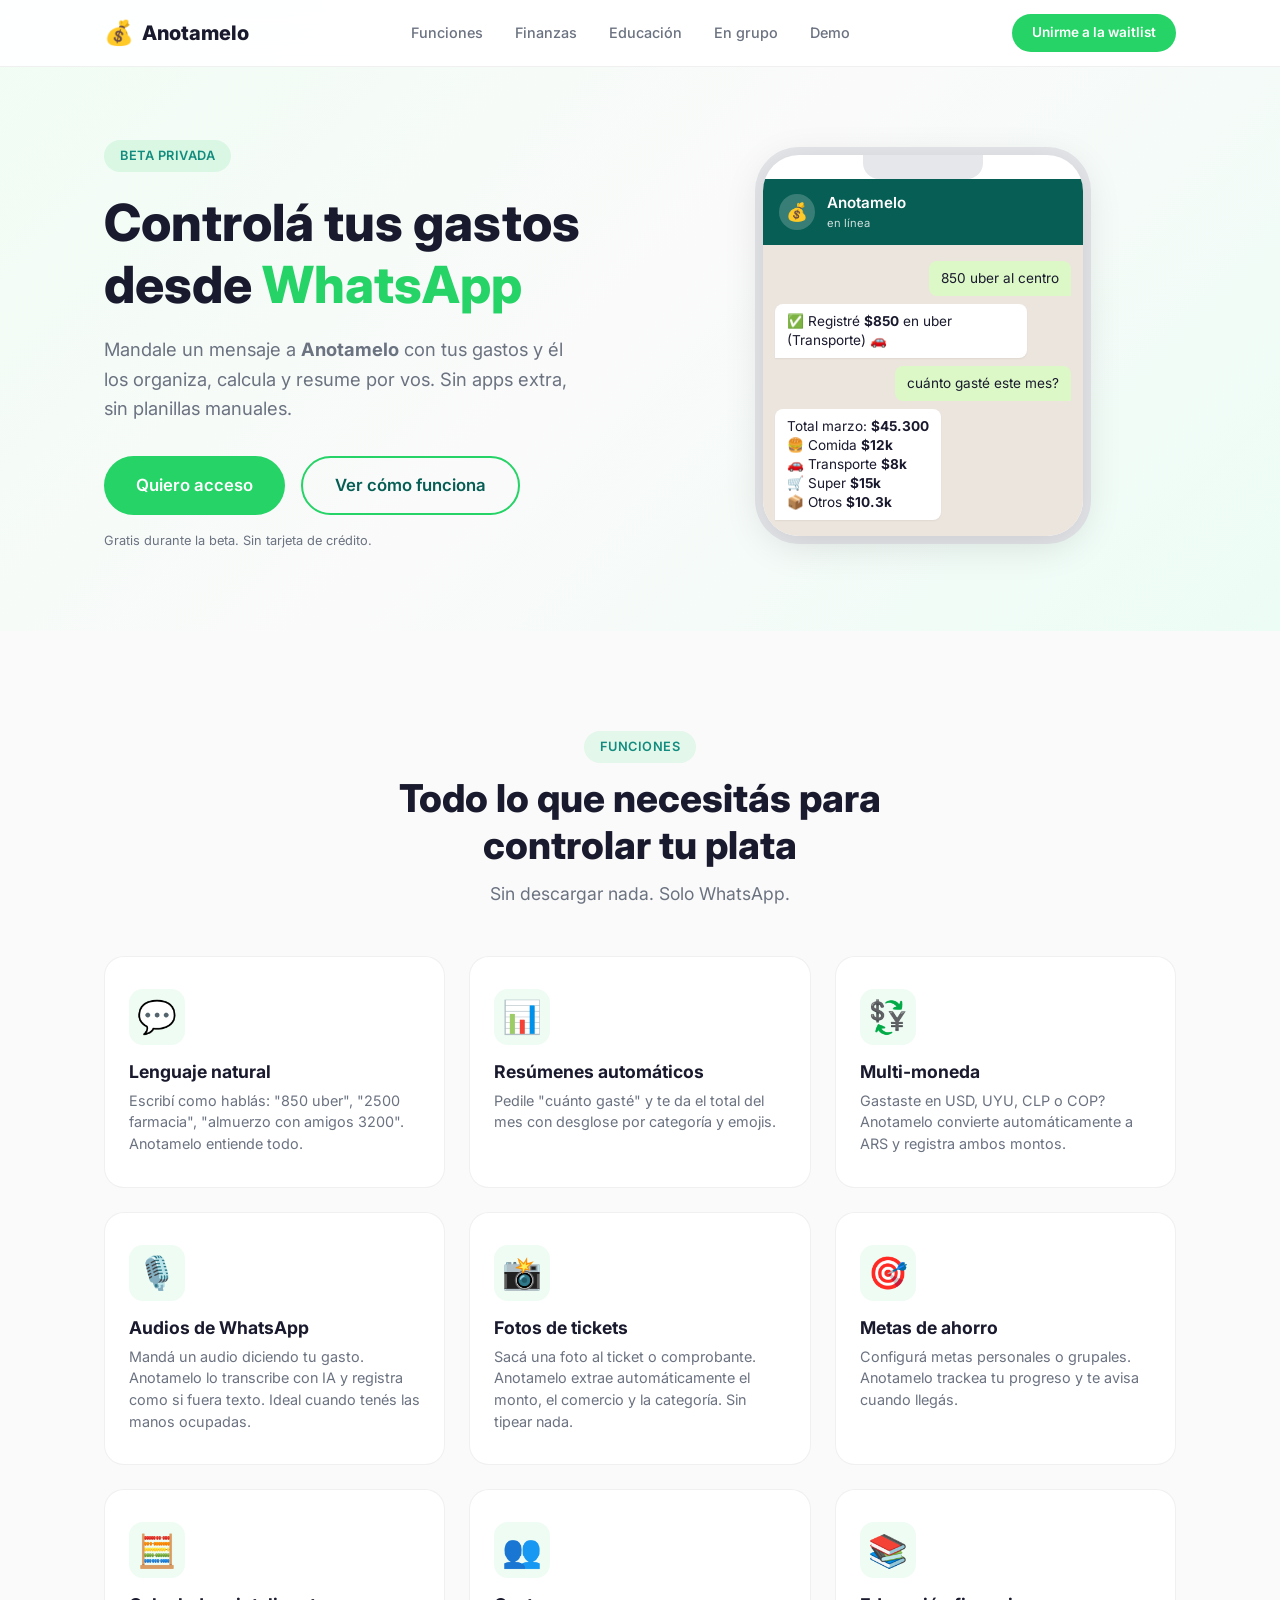
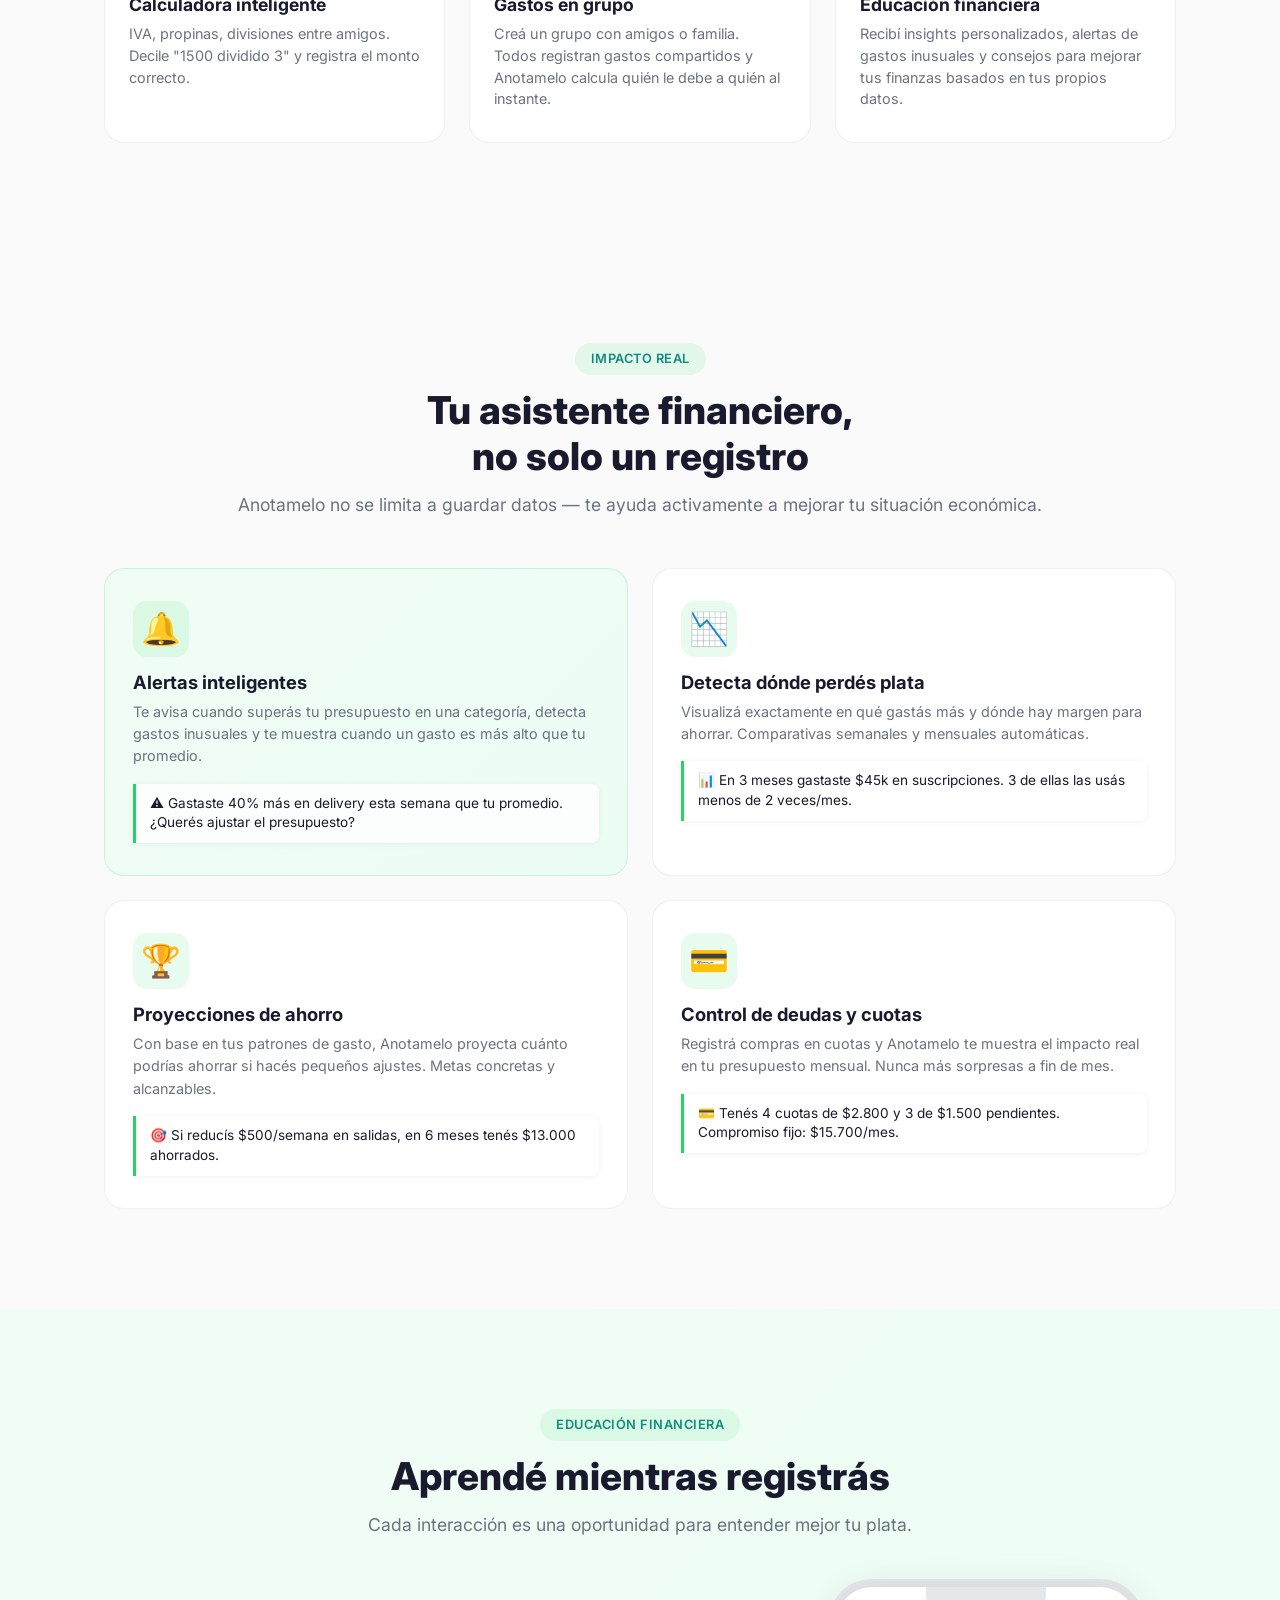
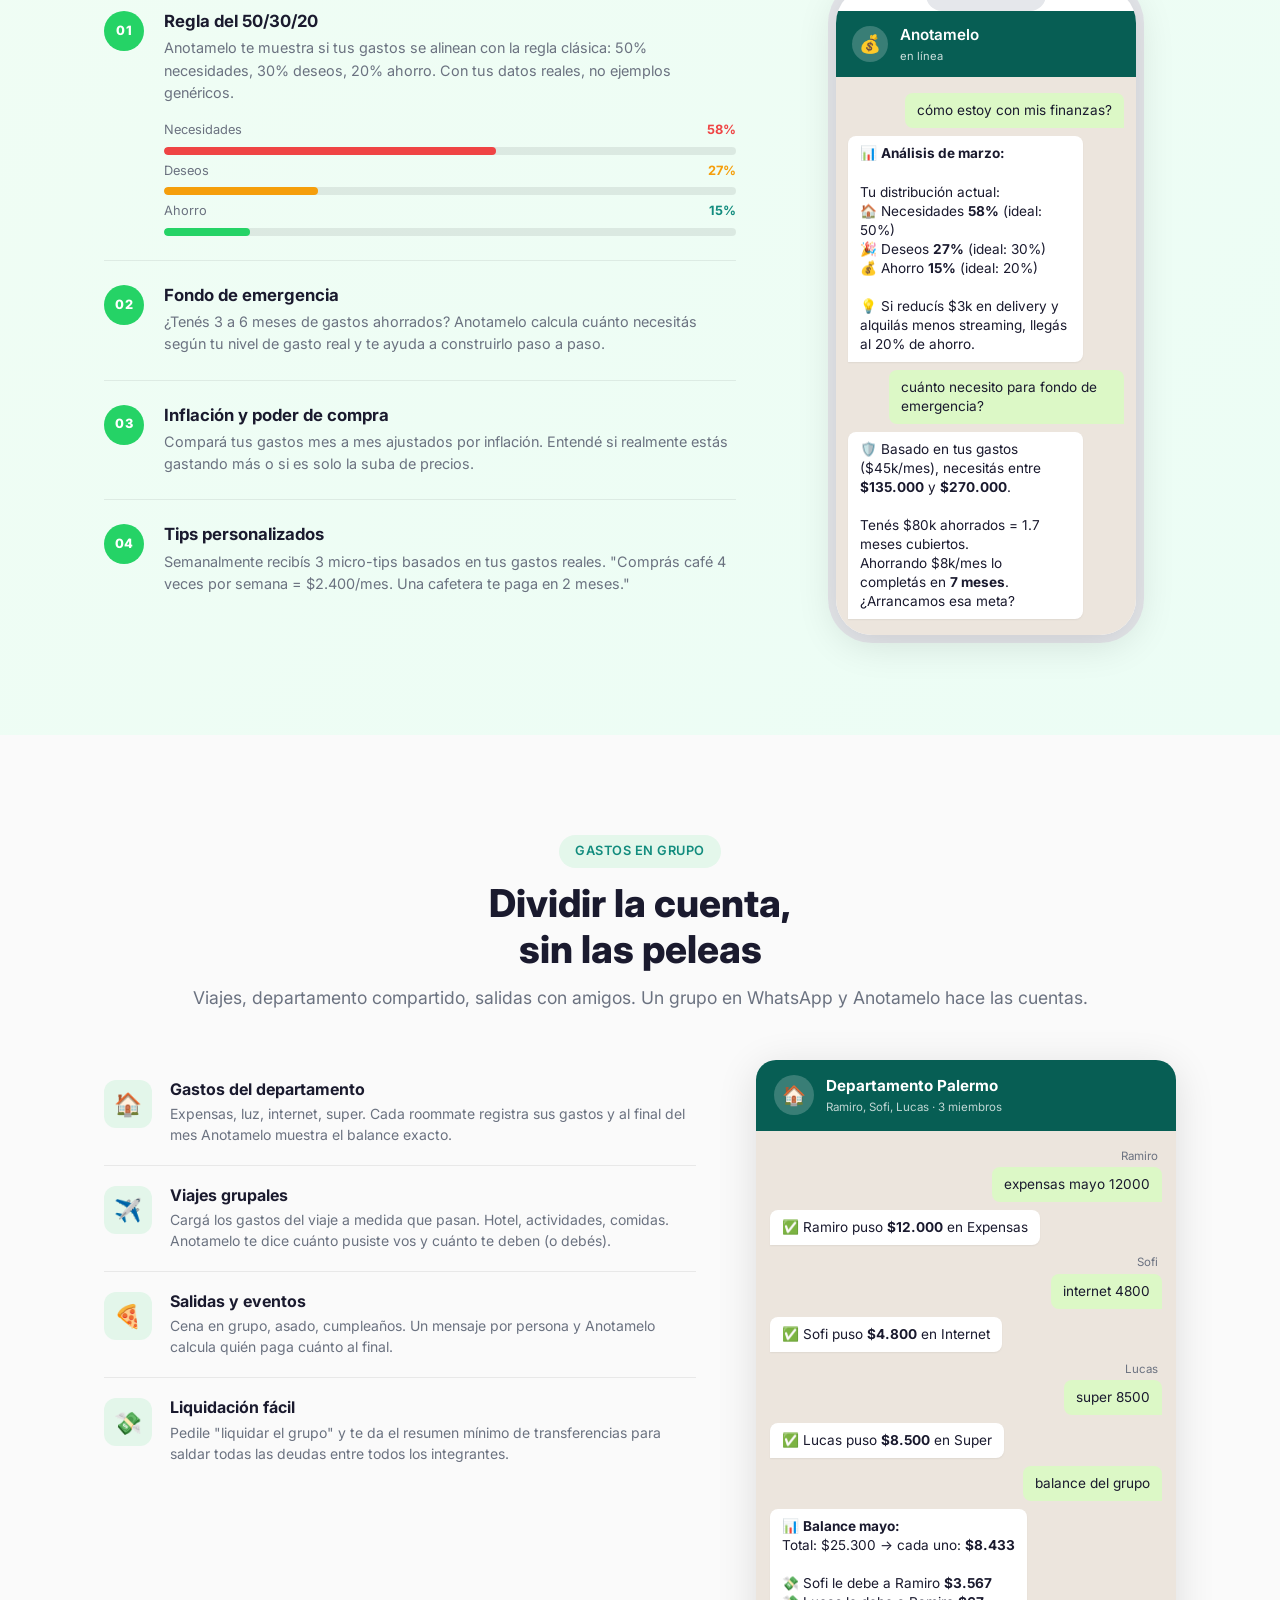
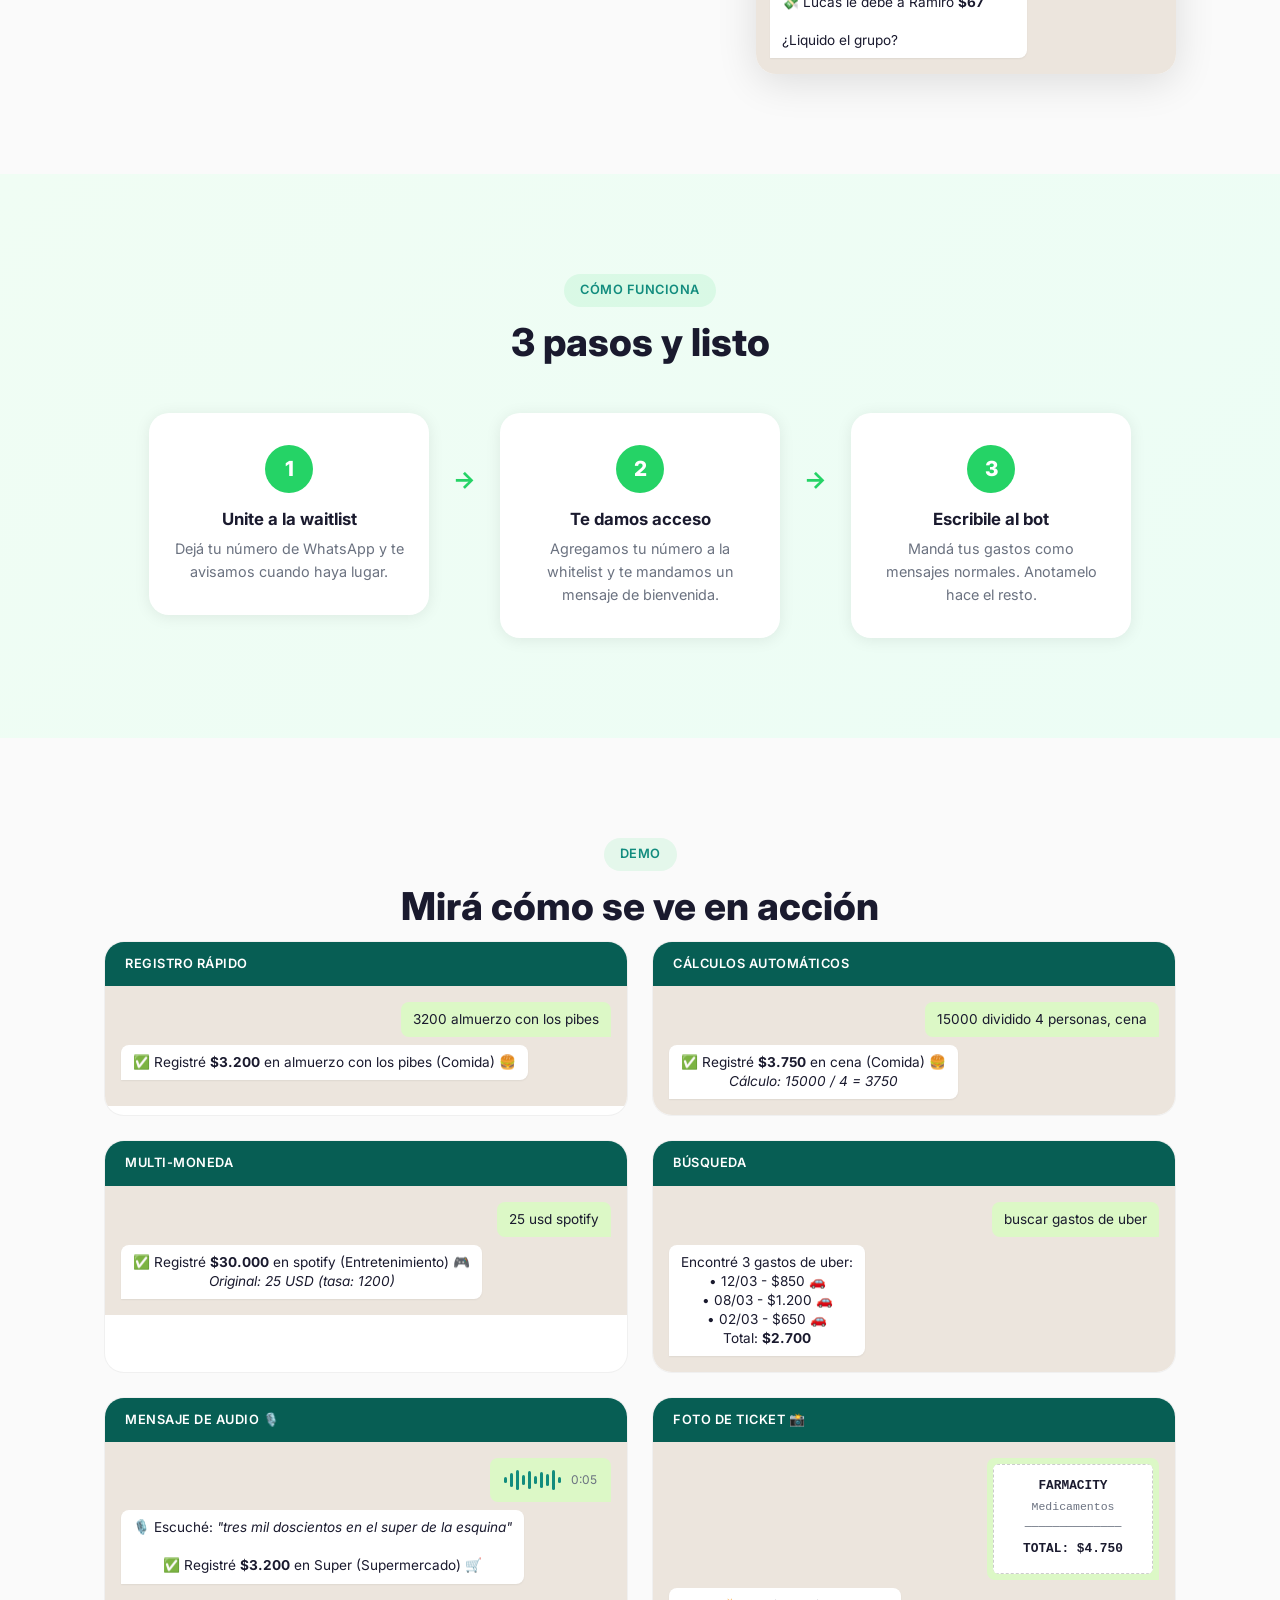
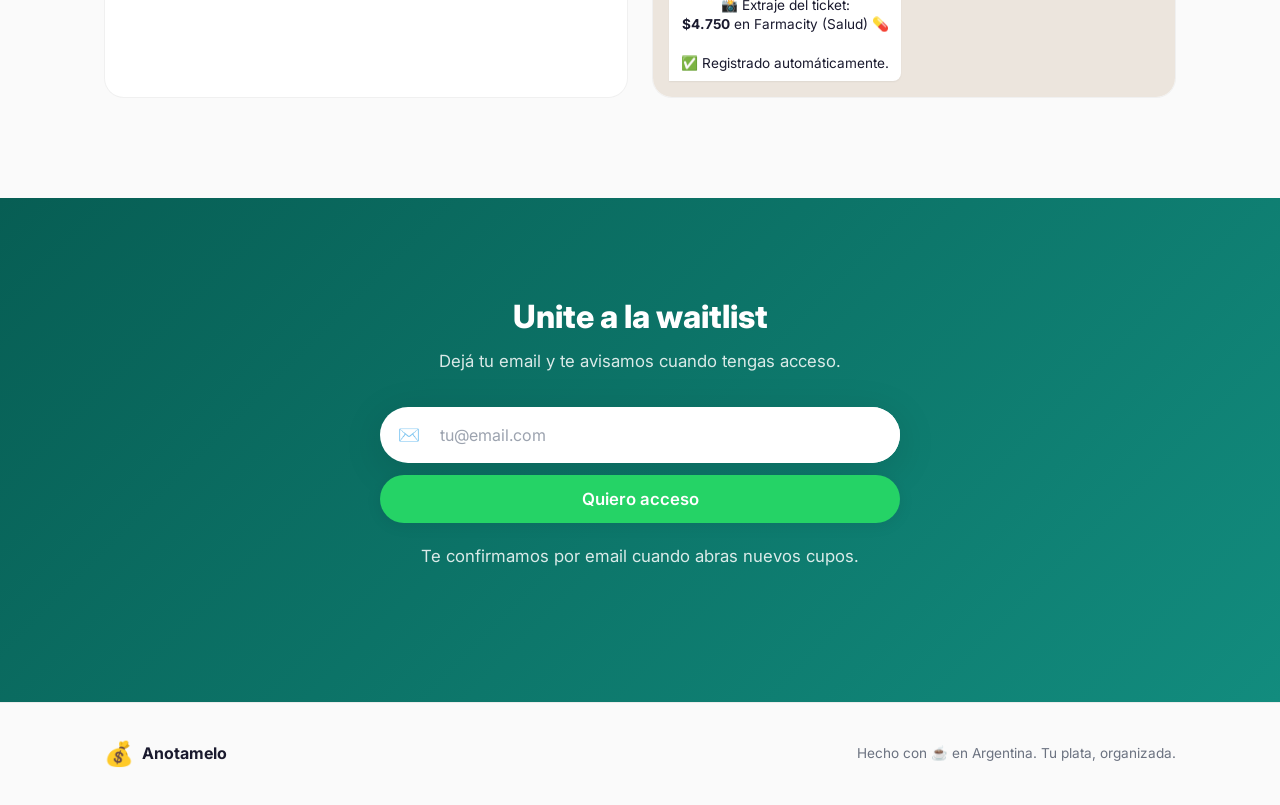
==== commit c36d199b: "feat(landing): rebrand to Anotamelo + add photos, audio, financial education and group expenses sect" ====
--- a/frontend-claude/index.html
+++ b/frontend-claude/index.html
@@ -3,7 +3,7 @@
 <head>
   <meta charset="UTF-8">
   <meta name="viewport" content="width=device-width, initial-scale=1.0">
-  <title>Tesorero - Tu asistente de gastos por WhatsApp</title>
+  <title>Anotamelo - Tu asistente financiero por WhatsApp</title>
   <link rel="stylesheet" href="styles.css">
   <link rel="preconnect" href="https://fonts.googleapis.com">
   <link rel="preconnect" href="https://fonts.gstatic.com" crossorigin>
@@ -20,12 +20,13 @@
     <div class="container nav-content">
       <a href="#" class="logo">
         <span class="logo-icon">💰</span>
-        <span class="logo-text">Tesorero</span>
+        <span class="logo-text">Anotamelo</span>
       </a>
       <ul class="nav-links">
         <li><a href="#features">Funciones</a></li>
-        <li><a href="#groups">Grupos</a></li>
-        <li><a href="#how-it-works">Cómo funciona</a></li>
+        <li><a href="#financial-help">Finanzas</a></li>
+        <li><a href="#education">Educación</a></li>
+        <li><a href="#groups">En grupo</a></li>
         <li><a href="#demo">Demo</a></li>
       </ul>
       <a href="#waitlist" class="btn btn-nav">Unirme a la waitlist</a>
@@ -42,7 +43,7 @@
         <span class="hero-badge">Beta privada</span>
         <h1>Controlá tus gastos <br>desde <span class="highlight">WhatsApp</span></h1>
         <p class="hero-subtitle">
-          Mandale un mensaje a <strong>Tesorero</strong> con tus gastos y él los organiza,
+          Mandale un mensaje a <strong>Anotamelo</strong> con tus gastos y él los organiza,
           calcula y resume por vos. Sin apps extra, sin planillas manuales.
         </p>
         <div class="hero-ctas">
@@ -57,7 +58,7 @@
           <div class="chat-header">
             <div class="chat-avatar">💰</div>
             <div>
-              <div class="chat-name">Tesorero</div>
+              <div class="chat-name">Anotamelo</div>
               <div class="chat-status">en línea</div>
             </div>
           </div>
@@ -91,7 +92,7 @@
         <div class="feature-card">
           <div class="feature-icon">💬</div>
           <h3>Lenguaje natural</h3>
-          <p>Escribí como hablás: "850 uber", "2500 farmacia", "almuerzo con amigos 3200". Tesorero entiende todo.</p>
+          <p>Escribí como hablás: "850 uber", "2500 farmacia", "almuerzo con amigos 3200". Anotamelo entiende todo.</p>
         </div>
 
         <div class="feature-card">
@@ -103,19 +104,25 @@
         <div class="feature-card">
           <div class="feature-icon">💱</div>
           <h3>Multi-moneda</h3>
-          <p>Gastaste en USD, UYU, CLP o COP? Tesorero convierte automáticamente a ARS y registra ambos montos.</p>
+          <p>Gastaste en USD, UYU, CLP o COP? Anotamelo convierte automáticamente a ARS y registra ambos montos.</p>
         </div>
 
         <div class="feature-card">
           <div class="feature-icon">🎙️</div>
           <h3>Audios de WhatsApp</h3>
-          <p>Mandá un audio diciendo tu gasto. Tesorero lo transcribe y registra como si fuera texto.</p>
+          <p>Mandá un audio diciendo tu gasto. Anotamelo lo transcribe con IA y registra como si fuera texto. Ideal cuando tenés las manos ocupadas.</p>
+        </div>
+
+        <div class="feature-card">
+          <div class="feature-icon">📸</div>
+          <h3>Fotos de tickets</h3>
+          <p>Sacá una foto al ticket o comprobante. Anotamelo extrae automáticamente el monto, el comercio y la categoría. Sin tipear nada.</p>
         </div>
 
         <div class="feature-card">
           <div class="feature-icon">🎯</div>
           <h3>Metas de ahorro</h3>
-          <p>Configurá metas personales o grupales. Tesorero trackea tu progreso y te avisa cuando llegás.</p>
+          <p>Configurá metas personales o grupales. Anotamelo trackea tu progreso y te avisa cuando llegás.</p>
         </div>
 
         <div class="feature-card">
@@ -126,91 +133,220 @@
 
         <div class="feature-card">
           <div class="feature-icon">👥</div>
-          <h3>Gastos compartidos</h3>
-          <p>Agregá a Tesorero a un grupo de WhatsApp y lleven las cuentas juntos. Cada gasto queda registrado para todos.</p>
-        </div>
-
-        <div class="feature-card">
-          <div class="feature-icon">📋</div>
-          <h3>Planificación financiera</h3>
-          <p>Visualizá tendencias, detectá en qué categorías gastás de más, y tomá mejores decisiones con datos reales.</p>
-        </div>
-
-        <div class="feature-card">
-          <div class="feature-icon">💡</div>
-          <h3>Ayuda financiera</h3>
-          <p>Preguntale a Tesorero cómo ahorrar, cómo armar un presupuesto o cómo reducir gastos. Es tu asesor 24/7.</p>
-        </div>
-      </div>
-    </div>
-  </section>
-
-  <!-- Groups -->
-  <section id="groups" class="groups-section">
-    <div class="container">
-      <div class="groups-content">
-        <div class="groups-text">
-          <span class="section-badge">Para grupos</span>
-          <h2 class="section-title">Organizá gastos<br>con tu grupo</h2>
-          <p class="groups-description">
-            Agregá a <strong>@Tesorero</strong> a cualquier grupo de WhatsApp y manejen
-            las finanzas compartidas sin apps externas ni planillas.
-          </p>
-
-          <div class="groups-features-list">
-            <div class="groups-feature-item">
-              <span class="groups-feature-icon">💸</span>
-              <div>
-                <h4>Pagos y deudas del grupo</h4>
-                <p>Registren gastos compartidos y Tesorero calcula quién le debe a quién automáticamente.</p>
-              </div>
-            </div>
-            <div class="groups-feature-item">
-              <span class="groups-feature-icon">🎯</span>
-              <div>
-                <h4>Metas grupales</h4>
-                <p>Definan un objetivo de ahorro en común y vean el progreso en tiempo real. Tesorero celebra cuando llegan.</p>
-              </div>
-            </div>
-            <div class="groups-feature-item">
-              <span class="groups-feature-icon">📊</span>
-              <div>
-                <h4>Resúmenes para todos</h4>
-                <p>Cualquier miembro puede pedir el resumen del grupo y ver cuánto se lleva gastado entre todos.</p>
-              </div>
-            </div>
-            <div class="groups-feature-item">
-              <span class="groups-feature-icon">👑</span>
-              <div>
-                <h4>Roles y permisos</h4>
-                <p>El admin del grupo controla quién puede registrar gastos y modificar metas.</p>
-              </div>
-            </div>
-          </div>
-        </div>
-
-        <div class="groups-visual">
-          <div class="phone-mockup">
+          <h3>Gastos en grupo</h3>
+          <p>Creá un grupo con amigos o familia. Todos registran gastos compartidos y Anotamelo calcula quién le debe a quién al instante.</p>
+        </div>
+
+        <div class="feature-card">
+          <div class="feature-icon">📚</div>
+          <h3>Educación financiera</h3>
+          <p>Recibí insights personalizados, alertas de gastos inusuales y consejos para mejorar tus finanzas basados en tus propios datos.</p>
+        </div>
+      </div>
+    </div>
+  </section>
+
+  <!-- Financial Help -->
+  <section id="financial-help" class="financial-help">
+    <div class="container">
+      <span class="section-badge">Impacto real</span>
+      <h2 class="section-title">Tu asistente financiero,<br>no solo un registro</h2>
+      <p class="section-subtitle">Anotamelo no se limita a guardar datos — te ayuda activamente a mejorar tu situación económica.</p>
+
+      <div class="fh-grid">
+        <div class="fh-card fh-accent">
+          <div class="fh-icon">🔔</div>
+          <h3>Alertas inteligentes</h3>
+          <p>Te avisa cuando superás tu presupuesto en una categoría, detecta gastos inusuales y te muestra cuando un gasto es más alto que tu promedio.</p>
+          <div class="fh-example">
+            <div class="fh-msg">⚠️ Gastaste 40% más en delivery esta semana que tu promedio. ¿Querés ajustar el presupuesto?</div>
+          </div>
+        </div>
+
+        <div class="fh-card">
+          <div class="fh-icon">📉</div>
+          <h3>Detecta dónde perdés plata</h3>
+          <p>Visualizá exactamente en qué gastás más y dónde hay margen para ahorrar. Comparativas semanales y mensuales automáticas.</p>
+          <div class="fh-example">
+            <div class="fh-msg">📊 En 3 meses gastaste $45k en suscripciones. 3 de ellas las usás menos de 2 veces/mes.</div>
+          </div>
+        </div>
+
+        <div class="fh-card">
+          <div class="fh-icon">🏆</div>
+          <h3>Proyecciones de ahorro</h3>
+          <p>Con base en tus patrones de gasto, Anotamelo proyecta cuánto podrías ahorrar si hacés pequeños ajustes. Metas concretas y alcanzables.</p>
+          <div class="fh-example">
+            <div class="fh-msg">🎯 Si reducís $500/semana en salidas, en 6 meses tenés $13.000 ahorrados.</div>
+          </div>
+        </div>
+
+        <div class="fh-card">
+          <div class="fh-icon">💳</div>
+          <h3>Control de deudas y cuotas</h3>
+          <p>Registrá compras en cuotas y Anotamelo te muestra el impacto real en tu presupuesto mensual. Nunca más sorpresas a fin de mes.</p>
+          <div class="fh-example">
+            <div class="fh-msg">💳 Tenés 4 cuotas de $2.800 y 3 de $1.500 pendientes. Compromiso fijo: $15.700/mes.</div>
+          </div>
+        </div>
+      </div>
+    </div>
+  </section>
+
+  <!-- Financial Education -->
+  <section id="education" class="education">
+    <div class="container">
+      <span class="section-badge">Educación financiera</span>
+      <h2 class="section-title">Aprendé mientras registrás</h2>
+      <p class="section-subtitle">Cada interacción es una oportunidad para entender mejor tu plata.</p>
+
+      <div class="edu-layout">
+        <div class="edu-content">
+          <div class="edu-item">
+            <div class="edu-number">01</div>
+            <div class="edu-body">
+              <h3>Regla del 50/30/20</h3>
+              <p>Anotamelo te muestra si tus gastos se alinean con la regla clásica: 50% necesidades, 30% deseos, 20% ahorro. Con tus datos reales, no ejemplos genéricos.</p>
+              <div class="edu-bar-wrap">
+                <div class="edu-bar-label"><span>Necesidades</span><span class="edu-pct pct-needs">58%</span></div>
+                <div class="edu-bar"><div class="edu-fill fill-needs" style="width:58%"></div></div>
+                <div class="edu-bar-label"><span>Deseos</span><span class="edu-pct pct-wants">27%</span></div>
+                <div class="edu-bar"><div class="edu-fill fill-wants" style="width:27%"></div></div>
+                <div class="edu-bar-label"><span>Ahorro</span><span class="edu-pct pct-save">15%</span></div>
+                <div class="edu-bar"><div class="edu-fill fill-save" style="width:15%"></div></div>
+              </div>
+            </div>
+          </div>
+
+          <div class="edu-item">
+            <div class="edu-number">02</div>
+            <div class="edu-body">
+              <h3>Fondo de emergencia</h3>
+              <p>¿Tenés 3 a 6 meses de gastos ahorrados? Anotamelo calcula cuánto necesitás según tu nivel de gasto real y te ayuda a construirlo paso a paso.</p>
+            </div>
+          </div>
+
+          <div class="edu-item">
+            <div class="edu-number">03</div>
+            <div class="edu-body">
+              <h3>Inflación y poder de compra</h3>
+              <p>Compará tus gastos mes a mes ajustados por inflación. Entendé si realmente estás gastando más o si es solo la suba de precios.</p>
+            </div>
+          </div>
+
+          <div class="edu-item">
+            <div class="edu-number">04</div>
+            <div class="edu-body">
+              <h3>Tips personalizados</h3>
+              <p>Semanalmente recibís 3 micro-tips basados en tus gastos reales. "Comprás café 4 veces por semana = $2.400/mes. Una cafetera te paga en 2 meses."</p>
+            </div>
+          </div>
+        </div>
+
+        <div class="edu-phone">
+          <div class="phone-mockup phone-sm">
             <div class="phone-notch"></div>
             <div class="chat-header">
-              <div class="chat-avatar">👥</div>
+              <div class="chat-avatar">💰</div>
               <div>
-                <div class="chat-name">Viaje a Bariloche</div>
-                <div class="chat-status">4 participantes</div>
+                <div class="chat-name">Anotamelo</div>
+                <div class="chat-status">en línea</div>
               </div>
             </div>
             <div class="chat-body">
-              <div class="chat-bubble user">@Tesorero 45000 cabana 3 noches</div>
+              <div class="chat-bubble user">cómo estoy con mis finanzas?</div>
               <div class="chat-bubble bot">
-                ✅ Registré <strong>$45.000</strong> en cabana 3 noches (Hogar) 🏠<br>
-                <em>Cada uno: $11.250</em>
-              </div>
-              <div class="chat-bubble user">@Tesorero cómo va la meta?</div>
+                📊 <strong>Análisis de marzo:</strong><br><br>
+                Tu distribución actual:<br>
+                🏠 Necesidades <strong>58%</strong> (ideal: 50%)<br>
+                🎉 Deseos <strong>27%</strong> (ideal: 30%)<br>
+                💰 Ahorro <strong>15%</strong> (ideal: 20%)<br><br>
+                💡 Si reducís $3k en delivery y alquilás menos streaming, llegás al 20% de ahorro.
+              </div>
+              <div class="chat-bubble user">cuánto necesito para fondo de emergencia?</div>
               <div class="chat-bubble bot">
-                🎯 Meta <strong>"Fondo viaje"</strong><br>
-                Progreso: <strong>$85.000 / $120.000</strong><br>
-                ████████░░ 71%<br>
-                <em>Faltan $35.000!</em>
+                🛡️ Basado en tus gastos ($45k/mes), necesitás entre <strong>$135.000</strong> y <strong>$270.000</strong>.<br><br>
+                Tenés $80k ahorrados = 1.7 meses cubiertos.<br>
+                Ahorrando $8k/mes lo completás en <strong>7 meses</strong>. ¿Arrancamos esa meta?
+              </div>
+            </div>
+          </div>
+        </div>
+      </div>
+    </div>
+  </section>
+
+  <!-- Group Expenses -->
+  <section id="groups" class="groups">
+    <div class="container">
+      <span class="section-badge">Gastos en grupo</span>
+      <h2 class="section-title">Dividir la cuenta,<br>sin las peleas</h2>
+      <p class="section-subtitle">Viajes, departamento compartido, salidas con amigos. Un grupo en WhatsApp y Anotamelo hace las cuentas.</p>
+
+      <div class="groups-layout">
+        <div class="groups-features">
+          <div class="group-feat">
+            <div class="gf-icon">🏠</div>
+            <div>
+              <h3>Gastos del departamento</h3>
+              <p>Expensas, luz, internet, super. Cada roommate registra sus gastos y al final del mes Anotamelo muestra el balance exacto.</p>
+            </div>
+          </div>
+          <div class="group-feat">
+            <div class="gf-icon">✈️</div>
+            <div>
+              <h3>Viajes grupales</h3>
+              <p>Cargá los gastos del viaje a medida que pasan. Hotel, actividades, comidas. Anotamelo te dice cuánto pusiste vos y cuánto te deben (o debés).</p>
+            </div>
+          </div>
+          <div class="group-feat">
+            <div class="gf-icon">🍕</div>
+            <div>
+              <h3>Salidas y eventos</h3>
+              <p>Cena en grupo, asado, cumpleaños. Un mensaje por persona y Anotamelo calcula quién paga cuánto al final.</p>
+            </div>
+          </div>
+          <div class="group-feat">
+            <div class="gf-icon">💸</div>
+            <div>
+              <h3>Liquidación fácil</h3>
+              <p>Pedile "liquidar el grupo" y te da el resumen mínimo de transferencias para saldar todas las deudas entre todos los integrantes.</p>
+            </div>
+          </div>
+        </div>
+
+        <div class="groups-demo">
+          <div class="group-chat-demo">
+            <div class="gc-header">
+              <div class="gc-icon">🏠</div>
+              <div>
+                <div class="gc-name">Departamento Palermo</div>
+                <div class="gc-members">Ramiro, Sofi, Lucas · 3 miembros</div>
+              </div>
+            </div>
+            <div class="gc-body">
+              <div class="gc-msg">
+                <div class="gc-sender">Ramiro</div>
+                <div class="chat-bubble user">expensas mayo 12000</div>
+              </div>
+              <div class="chat-bubble bot">✅ Ramiro puso <strong>$12.000</strong> en Expensas</div>
+              <div class="gc-msg">
+                <div class="gc-sender">Sofi</div>
+                <div class="chat-bubble user gc-sofi">internet 4800</div>
+              </div>
+              <div class="chat-bubble bot">✅ Sofi puso <strong>$4.800</strong> en Internet</div>
+              <div class="gc-msg">
+                <div class="gc-sender">Lucas</div>
+                <div class="chat-bubble user gc-lucas">super 8500</div>
+              </div>
+              <div class="chat-bubble bot">✅ Lucas puso <strong>$8.500</strong> en Super</div>
+              <div class="chat-bubble user">balance del grupo</div>
+              <div class="chat-bubble bot">
+                📊 <strong>Balance mayo:</strong><br>
+                Total: $25.300 → cada uno: <strong>$8.433</strong><br><br>
+                💸 Sofi le debe a Ramiro <strong>$3.567</strong><br>
+                💸 Lucas le debe a Ramiro <strong>$67</strong><br><br>
+                ¿Liquido el grupo?
               </div>
             </div>
           </div>
@@ -241,7 +377,7 @@
         <div class="step">
           <div class="step-number">3</div>
           <h3>Escribile al bot</h3>
-          <p>Mandá tus gastos como mensajes normales. Tesorero hace el resto.</p>
+          <p>Mandá tus gastos como mensajes normales. Anotamelo hace el resto.</p>
         </div>
       </div>
     </div>
@@ -287,26 +423,33 @@
         </div>
 
         <div class="demo-card">
-          <div class="demo-label">Meta de ahorro</div>
+          <div class="demo-label">Mensaje de audio 🎙️</div>
           <div class="demo-chat">
-            <div class="chat-bubble user">cómo va mi meta?</div>
-            <div class="chat-bubble bot">🎯 Meta <strong>"Vacaciones"</strong><br>Progreso: <strong>$72.000 / $100.000</strong><br>███████░░░ 72%<br><em>Te faltan $28.000. Vas muy bien!</em></div>
+            <div class="chat-bubble user audio-bubble">
+              <div class="audio-wave">
+                <span></span><span></span><span></span><span></span><span></span>
+                <span></span><span></span><span></span><span></span><span></span>
+              </div>
+              <span class="audio-time">0:05</span>
+            </div>
+            <div class="chat-bubble bot">🎙️ Escuché: <em>"tres mil doscientos en el super de la esquina"</em><br><br>✅ Registré <strong>$3.200</strong> en Super (Supermercado) 🛒</div>
           </div>
         </div>
 
         <div class="demo-card">
-          <div class="demo-label">Ayuda financiera</div>
+          <div class="demo-label">Foto de ticket 📸</div>
           <div class="demo-chat">
-            <div class="chat-bubble user">cómo puedo gastar menos en comida?</div>
-            <div class="chat-bubble bot">Gastás <strong>$12k/mes</strong> en Comida (27% del total). Tips:<br>• Cociná más en casa 🏠<br>• Llevá vianda al trabajo 🍱<br>• Compará precios en super 🛒</div>
-          </div>
-        </div>
-
-        <div class="demo-card">
-          <div class="demo-label">Grupo: deudas</div>
-          <div class="demo-chat">
-            <div class="chat-bubble user">@Tesorero quién debe qué?</div>
-            <div class="chat-bubble bot">💸 Balance del grupo:<br>• Juan debe <strong>$4.200</strong> a Mati<br>• Sofi debe <strong>$1.800</strong> a Juan<br>• Mati está al día ✅</div>
+            <div class="chat-bubble user photo-bubble">
+              <div class="photo-preview">
+                <div class="photo-receipt">
+                  <div class="receipt-line">FARMACITY</div>
+                  <div class="receipt-line sm">Medicamentos</div>
+                  <div class="receipt-line sm">──────────────</div>
+                  <div class="receipt-line"><strong>TOTAL: $4.750</strong></div>
+                </div>
+              </div>
+            </div>
+            <div class="chat-bubble bot">📸 Extraje del ticket:<br><strong>$4.750</strong> en Farmacity (Salud) 💊<br><br>✅ Registrado automáticamente.</div>
           </div>
         </div>
       </div>
@@ -355,7 +498,7 @@
     <div class="container footer-content">
       <div class="footer-brand">
         <span class="logo-icon">💰</span>
-        <span class="logo-text">Tesorero</span>
+        <span class="logo-text">Anotamelo</span>
       </div>
       <p class="footer-copy">Hecho con ☕ en Argentina. Tu plata, organizada.</p>
     </div>
--- a/frontend-claude/styles.css
+++ b/frontend-claude/styles.css
@@ -1,5 +1,5 @@
 /* ========================================
-   Tesorero Landing — WhatsApp-inspired
+   Anotamelo Landing — WhatsApp-inspired
    ======================================== */
 
 :root {
@@ -649,6 +649,361 @@
   opacity: 0.65;
 }
 
+/* ---- Financial Help ---- */
+.financial-help {
+  padding: 100px 0;
+  background: var(--bg);
+  text-align: center;
+}
+
+.fh-grid {
+  display: grid;
+  grid-template-columns: repeat(2, 1fr);
+  gap: 24px;
+  text-align: left;
+}
+
+.fh-card {
+  background: var(--white);
+  border-radius: var(--radius-lg);
+  padding: 32px 28px;
+  border: 1px solid rgba(0,0,0,0.06);
+  transition: all var(--transition);
+}
+
+.fh-card:hover {
+  transform: translateY(-4px);
+  box-shadow: var(--shadow-lg);
+  border-color: rgba(37, 211, 102, 0.25);
+}
+
+.fh-accent {
+  background: linear-gradient(135deg, #f0fdf4, #ecfdf5);
+  border-color: rgba(37, 211, 102, 0.2);
+}
+
+.fh-icon {
+  font-size: 2rem;
+  margin-bottom: 14px;
+  width: 56px;
+  height: 56px;
+  display: flex;
+  align-items: center;
+  justify-content: center;
+  background: rgba(37, 211, 102, 0.1);
+  border-radius: 14px;
+}
+
+.fh-card h3 {
+  font-size: 1.15rem;
+  font-weight: 700;
+  margin-bottom: 8px;
+}
+
+.fh-card p {
+  font-size: 0.9rem;
+  color: var(--text-muted);
+  margin-bottom: 16px;
+  line-height: 1.55;
+}
+
+.fh-example {
+  margin-top: 16px;
+}
+
+.fh-msg {
+  background: var(--white);
+  border-left: 3px solid var(--green);
+  padding: 10px 14px;
+  border-radius: 0 8px 8px 0;
+  font-size: 0.85rem;
+  color: var(--text);
+  line-height: 1.45;
+  box-shadow: 0 1px 6px rgba(0,0,0,0.06);
+}
+
+.fh-accent .fh-msg {
+  background: rgba(255,255,255,0.8);
+}
+
+/* ---- Education ---- */
+.education {
+  padding: 100px 0;
+  background: linear-gradient(135deg, #f0fdf4, #ecfdf5);
+  text-align: center;
+}
+
+.edu-layout {
+  display: grid;
+  grid-template-columns: 1fr 380px;
+  gap: 60px;
+  align-items: start;
+  text-align: left;
+  margin-top: 48px;
+}
+
+.edu-item {
+  display: flex;
+  gap: 20px;
+  padding: 24px 0;
+  border-bottom: 1px solid rgba(0,0,0,0.07);
+}
+
+.edu-item:last-child { border-bottom: none; }
+
+.edu-number {
+  flex-shrink: 0;
+  width: 40px;
+  height: 40px;
+  background: var(--green);
+  color: var(--white);
+  font-size: 0.8rem;
+  font-weight: 800;
+  border-radius: 50%;
+  display: flex;
+  align-items: center;
+  justify-content: center;
+  letter-spacing: 0.5px;
+}
+
+.edu-body h3 {
+  font-size: 1.05rem;
+  font-weight: 700;
+  margin-bottom: 6px;
+}
+
+.edu-body p {
+  font-size: 0.9rem;
+  color: var(--text-muted);
+  line-height: 1.55;
+}
+
+/* Progress bars */
+.edu-bar-wrap { margin-top: 16px; display: flex; flex-direction: column; gap: 6px; }
+.edu-bar-label {
+  display: flex;
+  justify-content: space-between;
+  font-size: 0.8rem;
+  color: var(--text-muted);
+}
+.edu-pct { font-weight: 700; }
+.pct-needs { color: #ef4444; }
+.pct-wants { color: #f59e0b; }
+.pct-save  { color: var(--green-dark); }
+
+.edu-bar {
+  height: 8px;
+  background: rgba(0,0,0,0.08);
+  border-radius: 50px;
+  overflow: hidden;
+}
+
+.edu-fill {
+  height: 100%;
+  border-radius: 50px;
+  transition: width 1s ease;
+}
+.fill-needs { background: #ef4444; }
+.fill-wants { background: #f59e0b; }
+.fill-save  { background: var(--green); }
+
+.phone-sm {
+  width: 300px;
+}
+
+.edu-phone {
+  position: sticky;
+  top: 100px;
+}
+
+/* ---- Groups ---- */
+.groups {
+  padding: 100px 0;
+  text-align: center;
+}
+
+.groups-layout {
+  display: grid;
+  grid-template-columns: 1fr 420px;
+  gap: 60px;
+  align-items: start;
+  margin-top: 48px;
+  text-align: left;
+}
+
+.group-feat {
+  display: flex;
+  gap: 18px;
+  padding: 20px 0;
+  border-bottom: 1px solid rgba(0,0,0,0.07);
+}
+
+.group-feat:last-child { border-bottom: none; }
+
+.gf-icon {
+  flex-shrink: 0;
+  width: 48px;
+  height: 48px;
+  font-size: 1.4rem;
+  background: rgba(37, 211, 102, 0.1);
+  border-radius: 12px;
+  display: flex;
+  align-items: center;
+  justify-content: center;
+}
+
+.group-feat h3 {
+  font-size: 1rem;
+  font-weight: 700;
+  margin-bottom: 4px;
+}
+
+.group-feat p {
+  font-size: 0.875rem;
+  color: var(--text-muted);
+  line-height: 1.5;
+}
+
+/* Group chat demo */
+.group-chat-demo {
+  background: var(--white);
+  border-radius: var(--radius-lg);
+  overflow: hidden;
+  box-shadow: var(--shadow-lg);
+}
+
+.gc-header {
+  display: flex;
+  align-items: center;
+  gap: 12px;
+  padding: 14px 18px;
+  background: var(--green-darker);
+  color: var(--white);
+}
+
+.gc-icon {
+  width: 40px;
+  height: 40px;
+  background: rgba(255,255,255,0.2);
+  border-radius: 50%;
+  display: flex;
+  align-items: center;
+  justify-content: center;
+  font-size: 1.2rem;
+}
+
+.gc-name {
+  font-weight: 700;
+  font-size: 0.95rem;
+}
+
+.gc-members {
+  font-size: 0.72rem;
+  opacity: 0.75;
+}
+
+.gc-body {
+  background: var(--chat-bg);
+  padding: 16px 14px;
+  display: flex;
+  flex-direction: column;
+  gap: 8px;
+}
+
+.gc-msg {
+  display: flex;
+  flex-direction: column;
+  align-items: flex-end;
+  gap: 2px;
+}
+
+.gc-sender {
+  font-size: 0.72rem;
+  color: var(--text-muted);
+  padding-right: 4px;
+}
+
+.gc-sofi { background: #cfe2ff; }
+.gc-lucas { background: #fde8d8; }
+
+/* ---- Demo: audio & photo bubbles ---- */
+.audio-bubble {
+  display: flex;
+  align-items: center;
+  gap: 10px;
+  padding: 10px 14px;
+}
+
+.audio-wave {
+  display: flex;
+  align-items: center;
+  gap: 3px;
+  height: 24px;
+}
+
+.audio-wave span {
+  display: block;
+  width: 3px;
+  background: var(--green-dark);
+  border-radius: 3px;
+  animation: waveAnim 1s ease-in-out infinite alternate;
+}
+
+.audio-wave span:nth-child(1)  { height: 6px;  animation-delay: 0.0s; }
+.audio-wave span:nth-child(2)  { height: 14px; animation-delay: 0.1s; }
+.audio-wave span:nth-child(3)  { height: 20px; animation-delay: 0.2s; }
+.audio-wave span:nth-child(4)  { height: 10px; animation-delay: 0.3s; }
+.audio-wave span:nth-child(5)  { height: 18px; animation-delay: 0.4s; }
+.audio-wave span:nth-child(6)  { height: 8px;  animation-delay: 0.5s; }
+.audio-wave span:nth-child(7)  { height: 16px; animation-delay: 0.6s; }
+.audio-wave span:nth-child(8)  { height: 12px; animation-delay: 0.7s; }
+.audio-wave span:nth-child(9)  { height: 20px; animation-delay: 0.8s; }
+.audio-wave span:nth-child(10) { height: 6px;  animation-delay: 0.9s; }
+
+@keyframes waveAnim {
+  from { transform: scaleY(0.5); opacity: 0.6; }
+  to   { transform: scaleY(1.0); opacity: 1.0; }
+}
+
+.audio-time {
+  font-size: 0.75rem;
+  color: var(--text-muted);
+}
+
+.photo-bubble {
+  padding: 6px;
+}
+
+.photo-preview {
+  background: #f8f9fa;
+  border-radius: 6px;
+  overflow: hidden;
+  width: 160px;
+}
+
+.photo-receipt {
+  padding: 12px;
+  font-family: 'Courier New', monospace;
+  font-size: 0.75rem;
+  border: 1px dashed #ccc;
+  border-radius: 4px;
+  background: var(--white);
+  color: var(--text);
+}
+
+.receipt-line {
+  text-align: center;
+  margin-bottom: 4px;
+  font-weight: 700;
+  font-size: 0.8rem;
+}
+
+.receipt-line.sm {
+  font-weight: 400;
+  font-size: 0.72rem;
+  color: var(--text-muted);
+}
+
 /* ---- Footer ---- */
 .footer {
   padding: 32px 0;
@@ -730,6 +1085,16 @@
 
   .demo-grid { grid-template-columns: 1fr; }
 
+  .fh-grid { grid-template-columns: 1fr; }
+
+  .edu-layout {
+    grid-template-columns: 1fr;
+  }
+  .edu-phone { display: none; }
+
+  .groups-layout { grid-template-columns: 1fr; }
+  .groups-demo { order: -1; }
+
   .footer-content {
     flex-direction: column;
     gap: 12px;
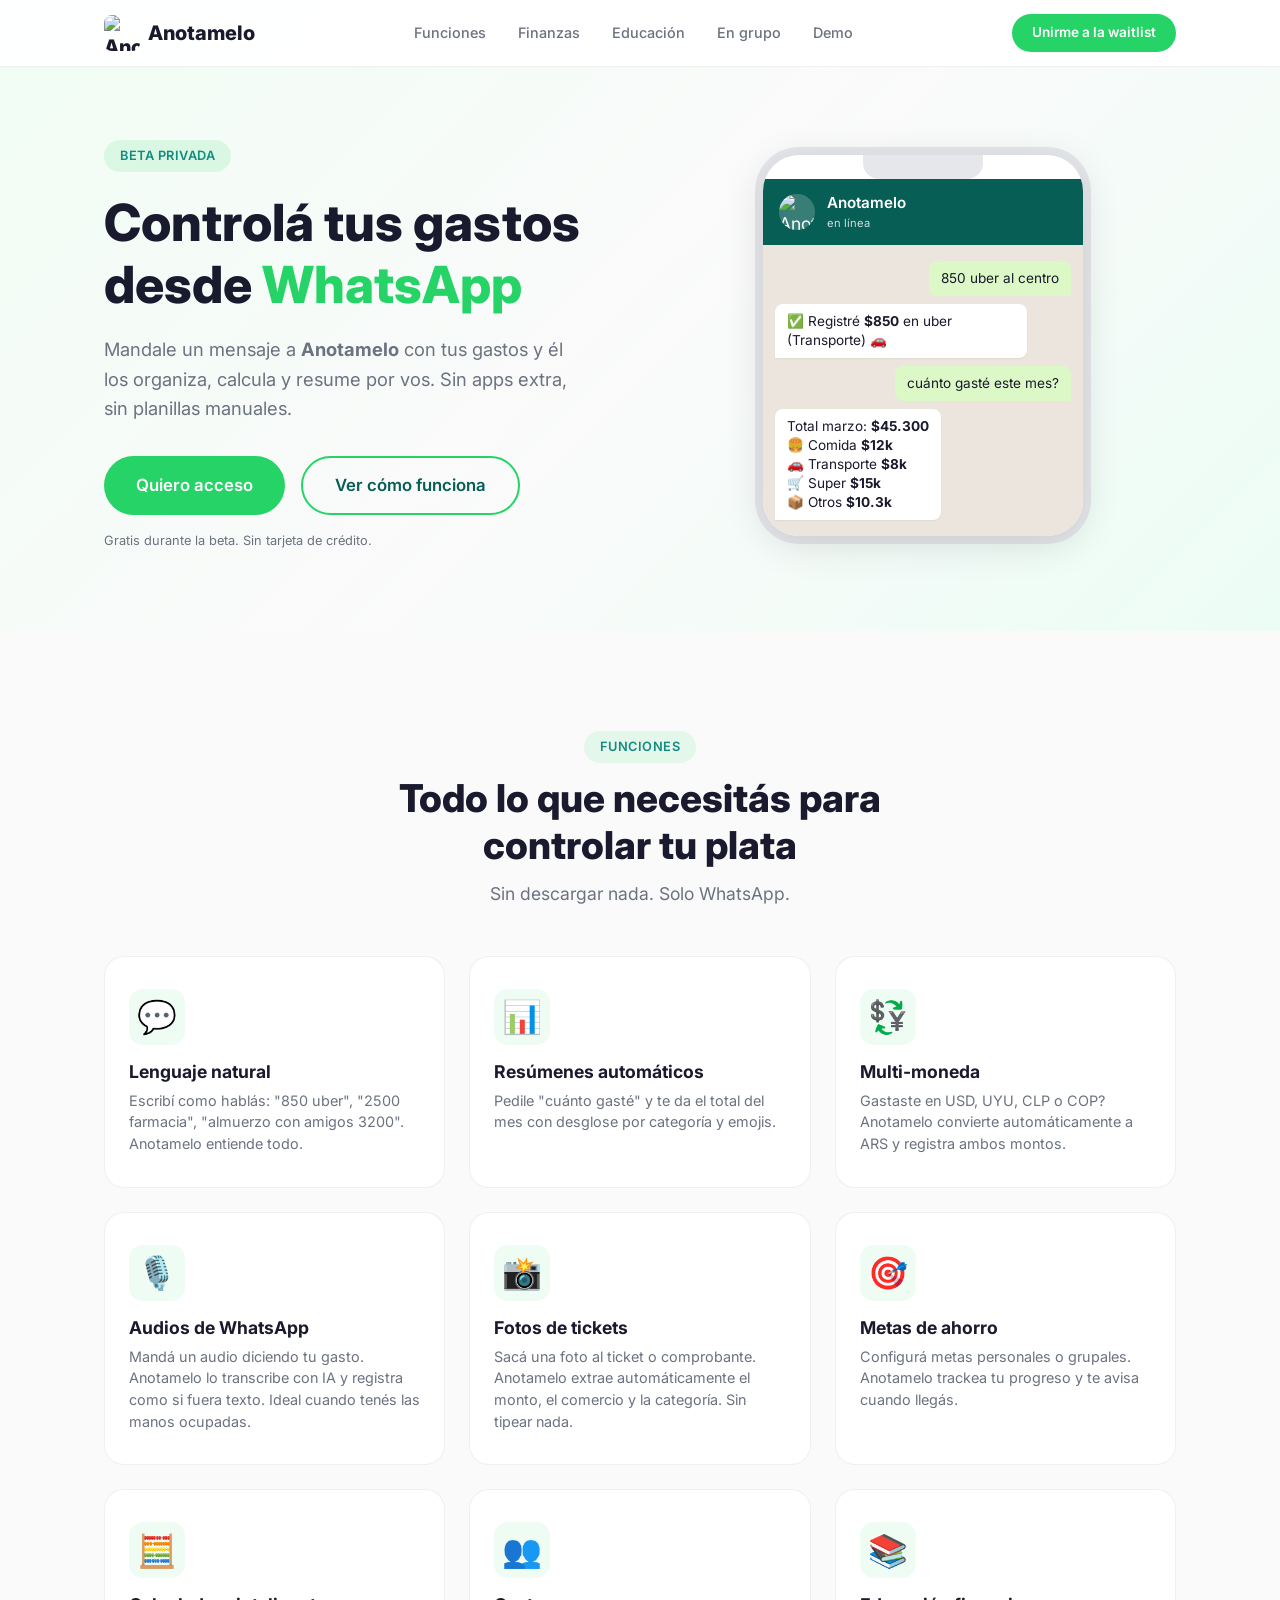
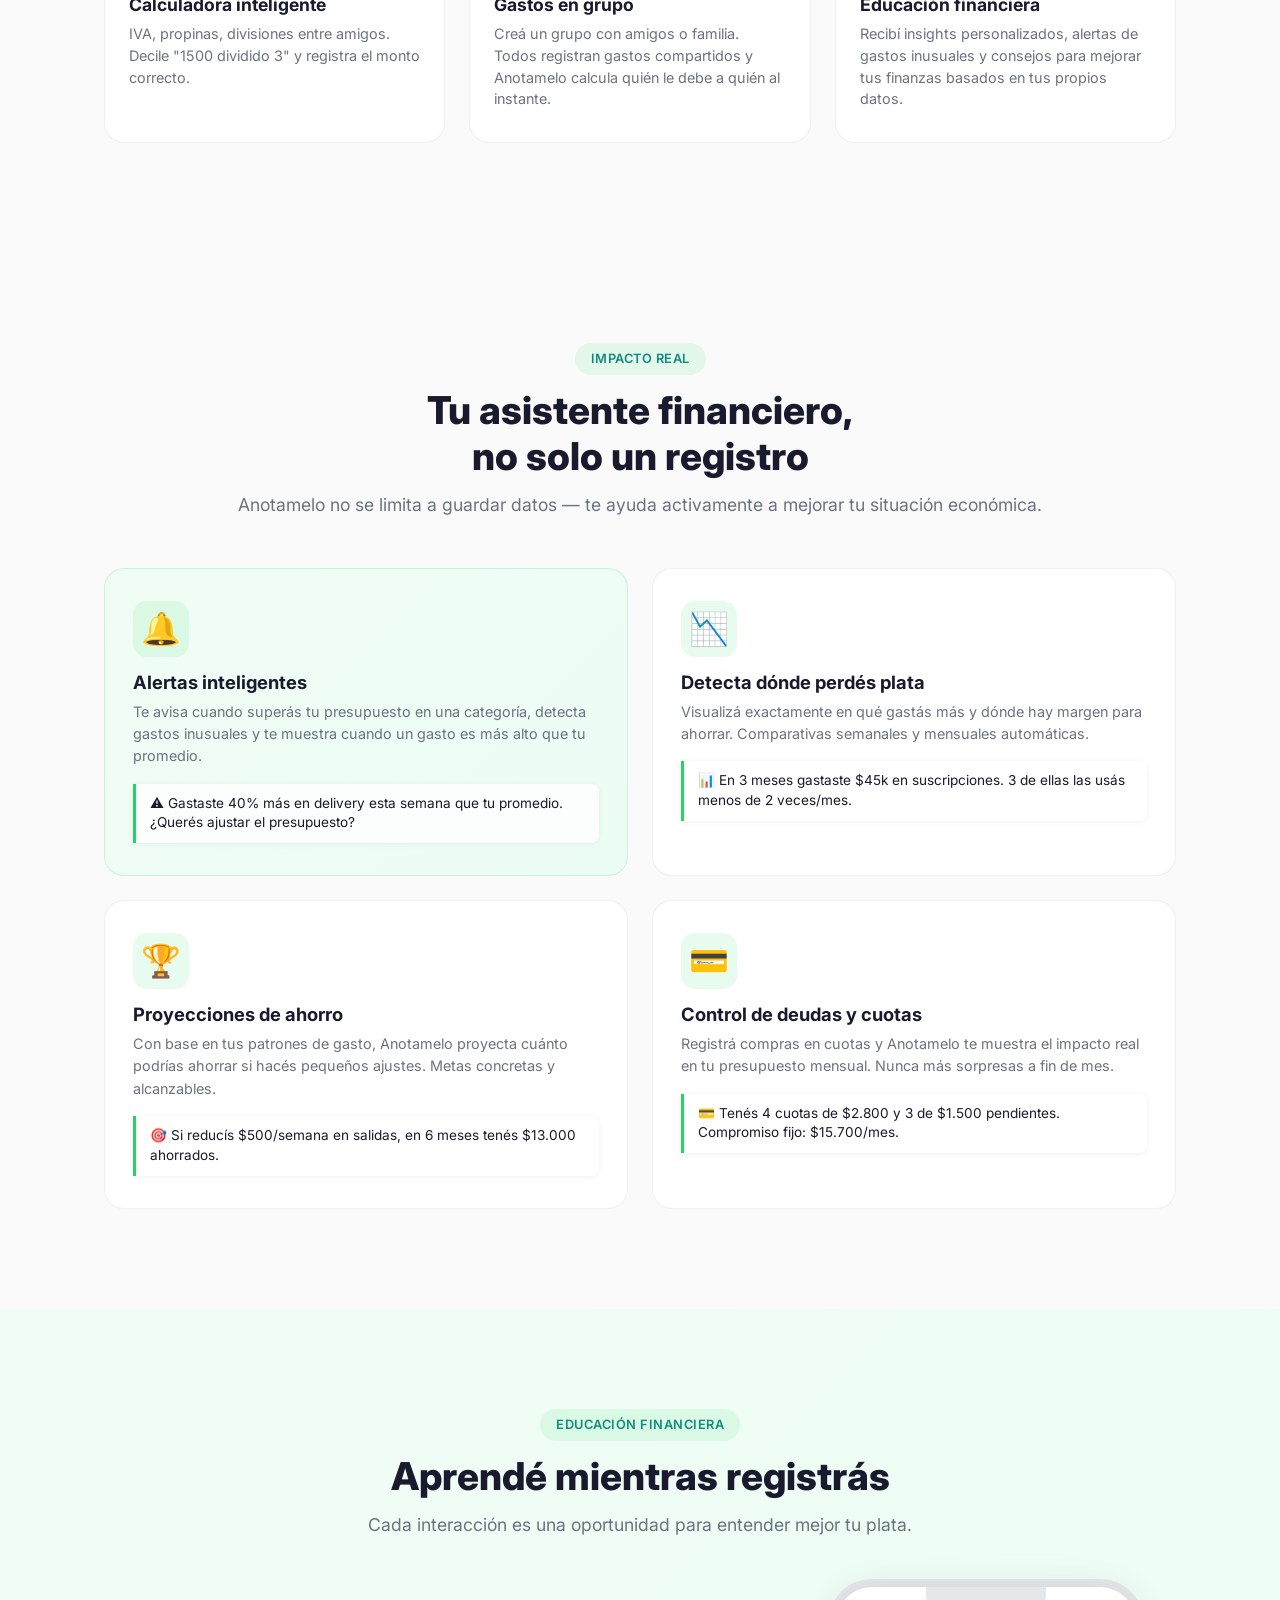
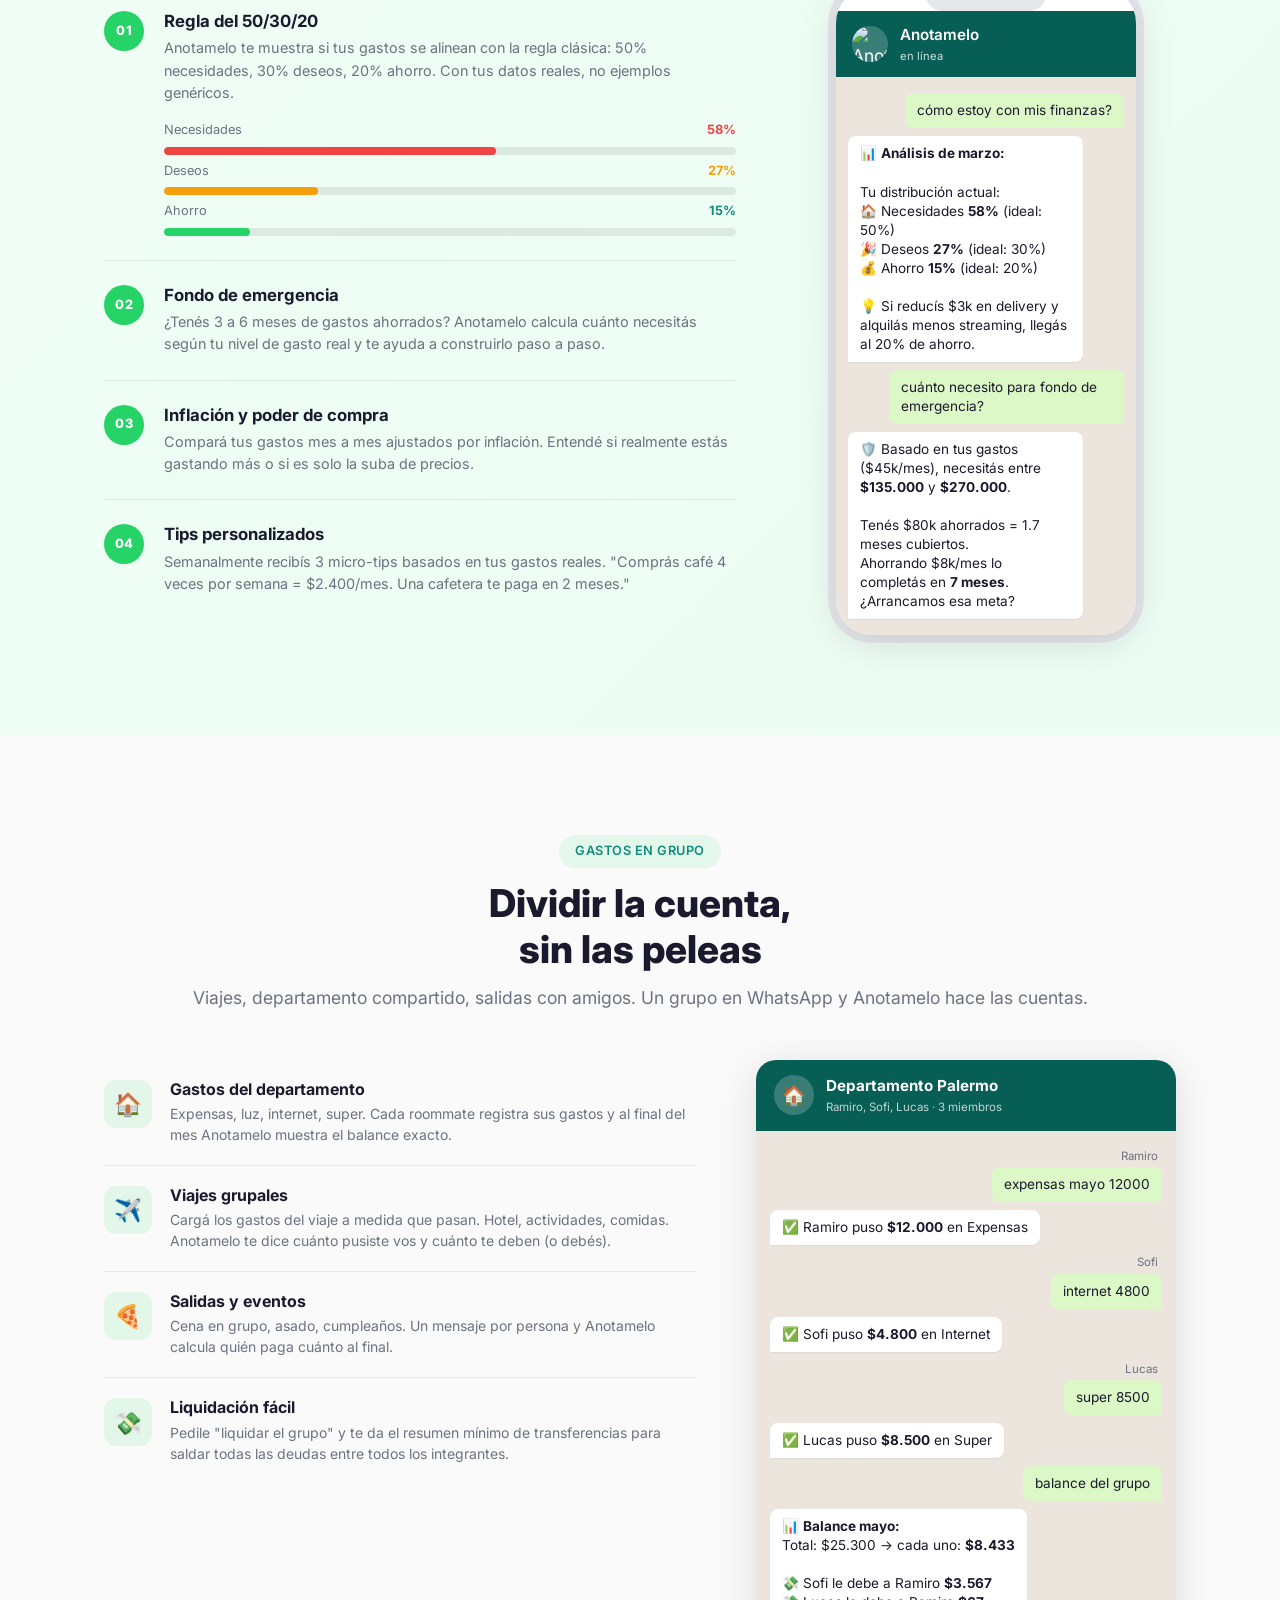
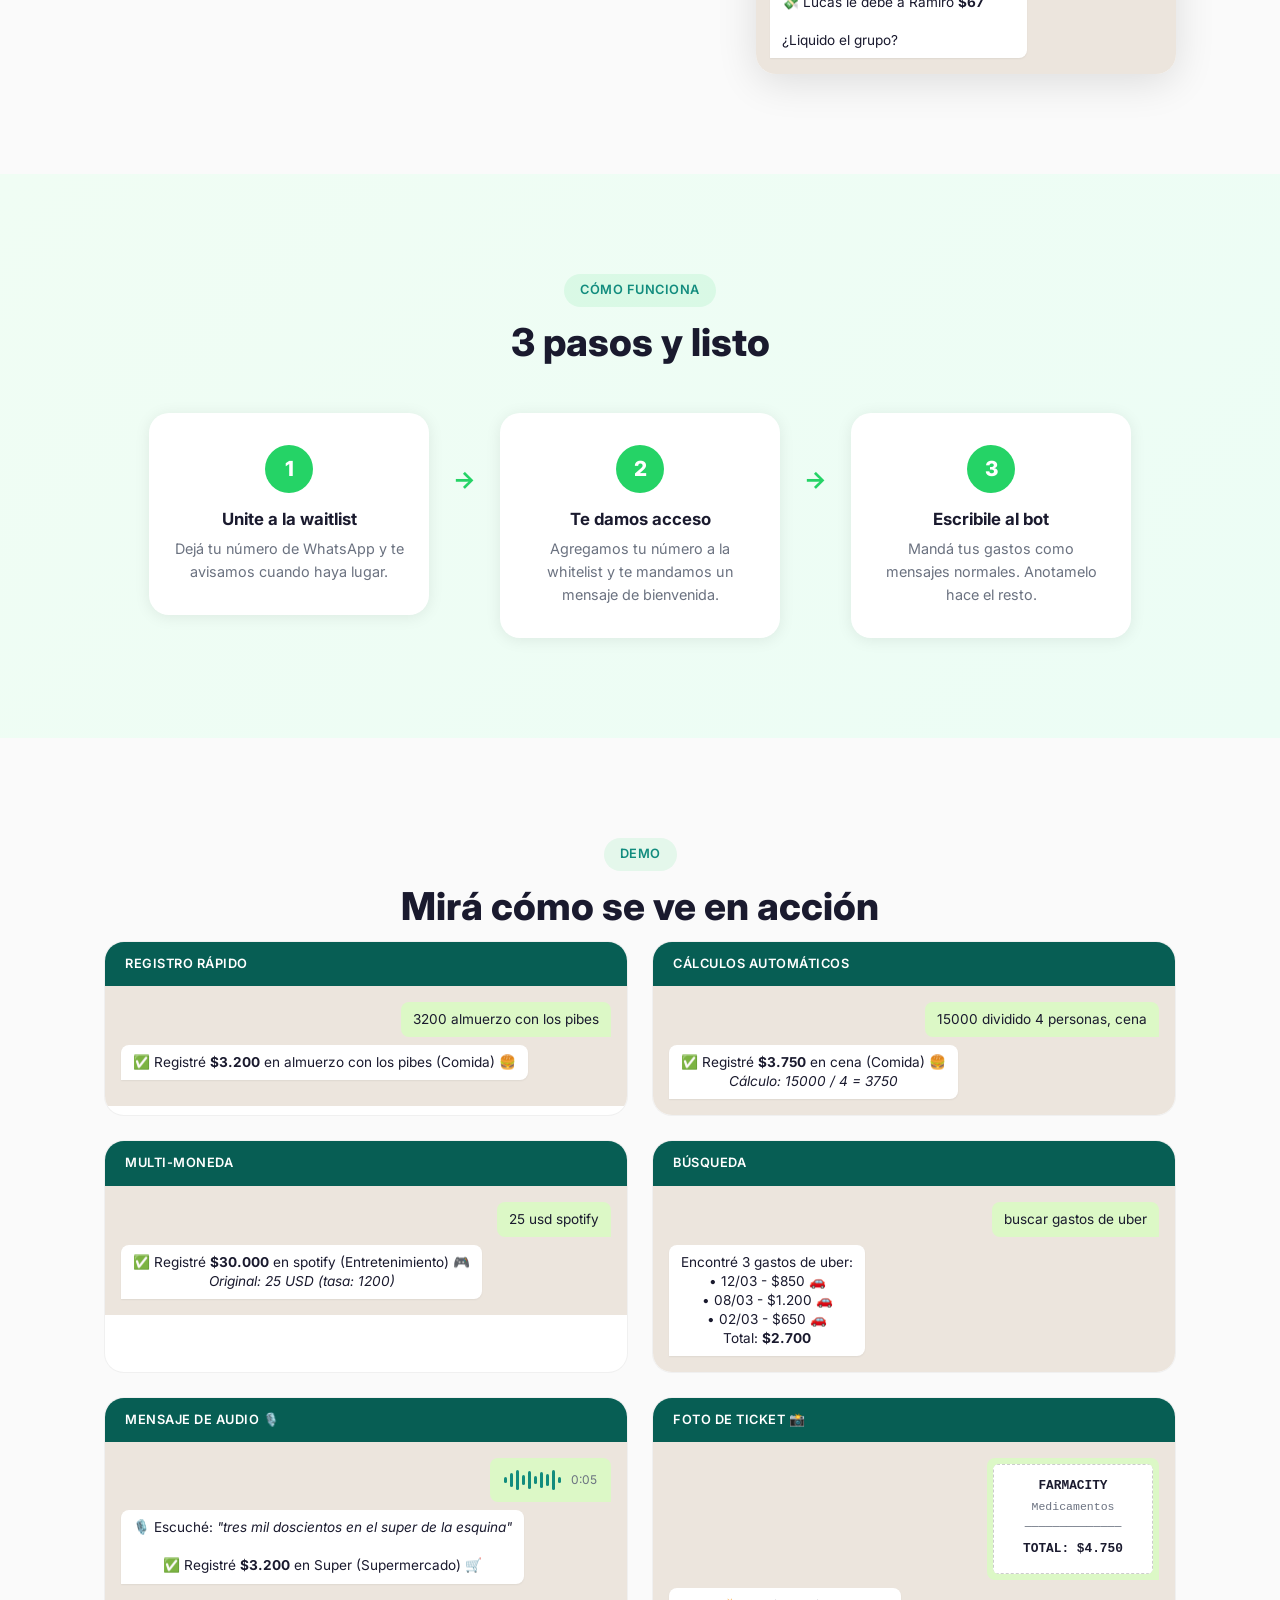
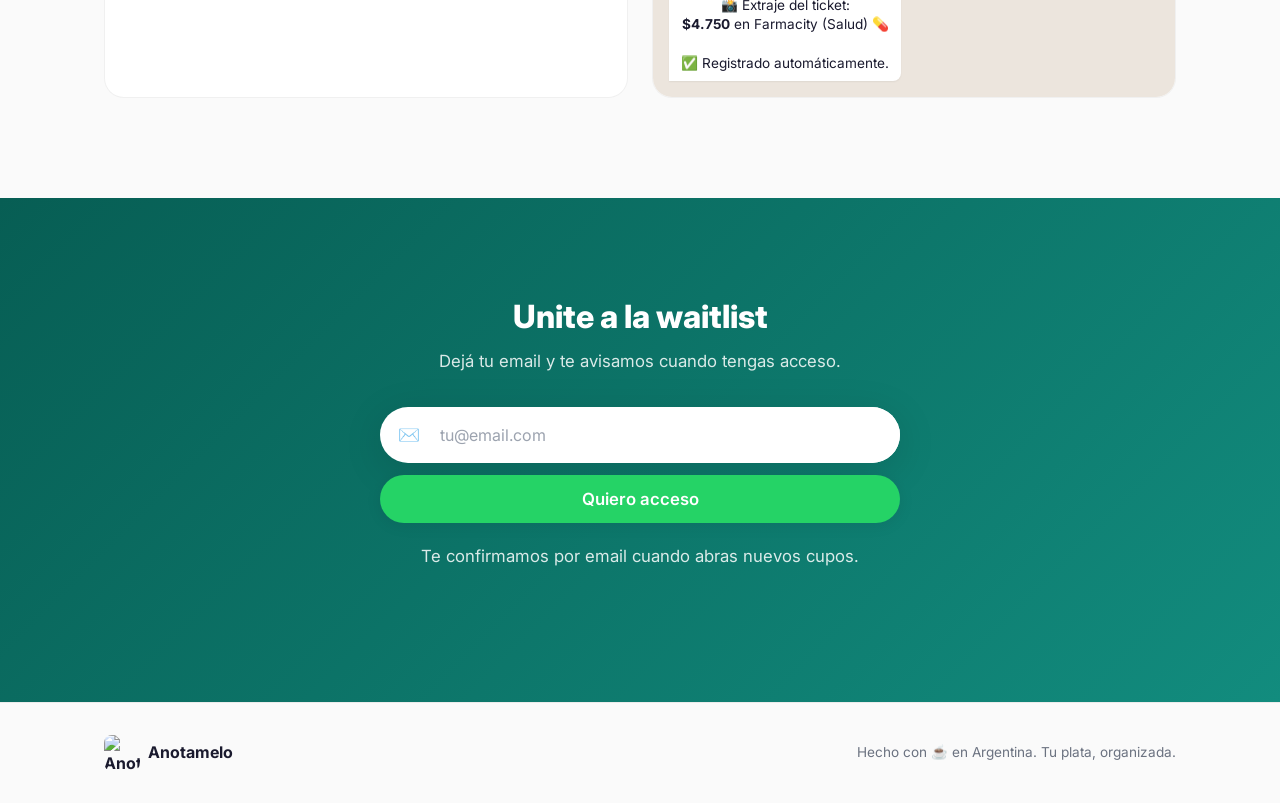
==== commit 2e92c0af: "feat(landing): add custom logo image and favicon - Add logo.png (Gemini generated) as brand image - " ====
--- a/frontend-claude/index.html
+++ b/frontend-claude/index.html
@@ -8,6 +8,9 @@
   <link rel="preconnect" href="https://fonts.googleapis.com">
   <link rel="preconnect" href="https://fonts.gstatic.com" crossorigin>
   <link href="https://fonts.googleapis.com/css2?family=Inter:wght@400;500;600;700;800&display=swap" rel="stylesheet">
+  <link rel="icon" type="image/png" sizes="32x32" href="favicon-32.png">
+  <link rel="icon" type="image/png" sizes="16x16" href="favicon-16.png">
+  <link rel="apple-touch-icon" href="logo.png">
   <script>
     window.va = window.va || function () { (window.vaq = window.vaq || []).push(arguments); };
   </script>
@@ -19,7 +22,7 @@
   <nav class="navbar">
     <div class="container nav-content">
       <a href="#" class="logo">
-        <span class="logo-icon">💰</span>
+        <img src="logo.png" alt="Anotamelo" class="logo-img">
         <span class="logo-text">Anotamelo</span>
       </a>
       <ul class="nav-links">
@@ -56,7 +59,7 @@
         <div class="phone-mockup">
           <div class="phone-notch"></div>
           <div class="chat-header">
-            <div class="chat-avatar">💰</div>
+            <div class="chat-avatar"><img src="logo.png" alt="Anotamelo" class="avatar-img"></div>
             <div>
               <div class="chat-name">Anotamelo</div>
               <div class="chat-status">en línea</div>
@@ -247,7 +250,7 @@
           <div class="phone-mockup phone-sm">
             <div class="phone-notch"></div>
             <div class="chat-header">
-              <div class="chat-avatar">💰</div>
+              <div class="chat-avatar"><img src="logo.png" alt="Anotamelo" class="avatar-img"></div>
               <div>
                 <div class="chat-name">Anotamelo</div>
                 <div class="chat-status">en línea</div>
@@ -497,7 +500,7 @@
   <footer class="footer">
     <div class="container footer-content">
       <div class="footer-brand">
-        <span class="logo-icon">💰</span>
+        <img src="logo.png" alt="Anotamelo" class="logo-img">
         <span class="logo-text">Anotamelo</span>
       </div>
       <p class="footer-copy">Hecho con ☕ en Argentina. Tu plata, organizada.</p>
--- a/frontend-claude/styles.css
+++ b/frontend-claude/styles.css
@@ -123,6 +123,20 @@
 }
 .logo-icon { font-size: 1.5rem; }
 
+.logo-img {
+  width: 36px;
+  height: 36px;
+  object-fit: contain;
+  border-radius: 8px;
+}
+
+.avatar-img {
+  width: 100%;
+  height: 100%;
+  object-fit: cover;
+  border-radius: 50%;
+}
+
 .nav-links {
   display: flex;
   list-style: none;
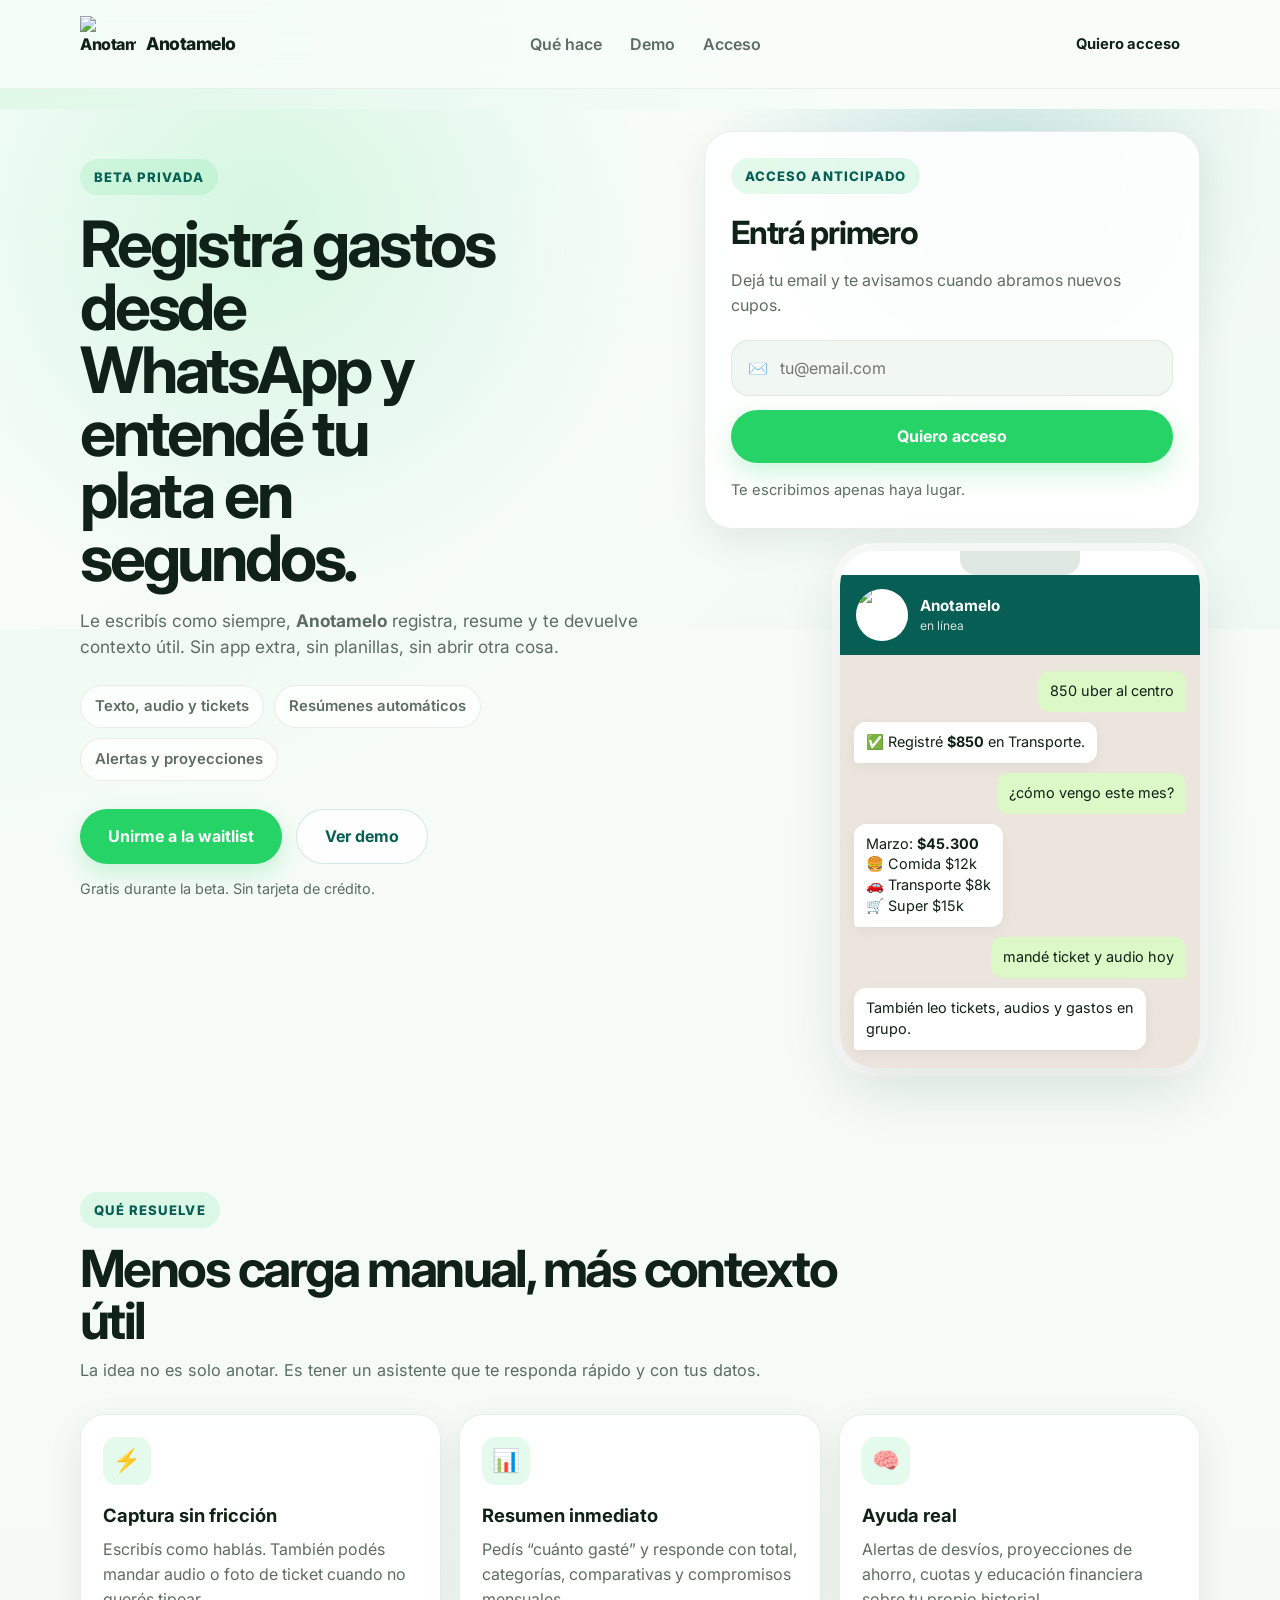
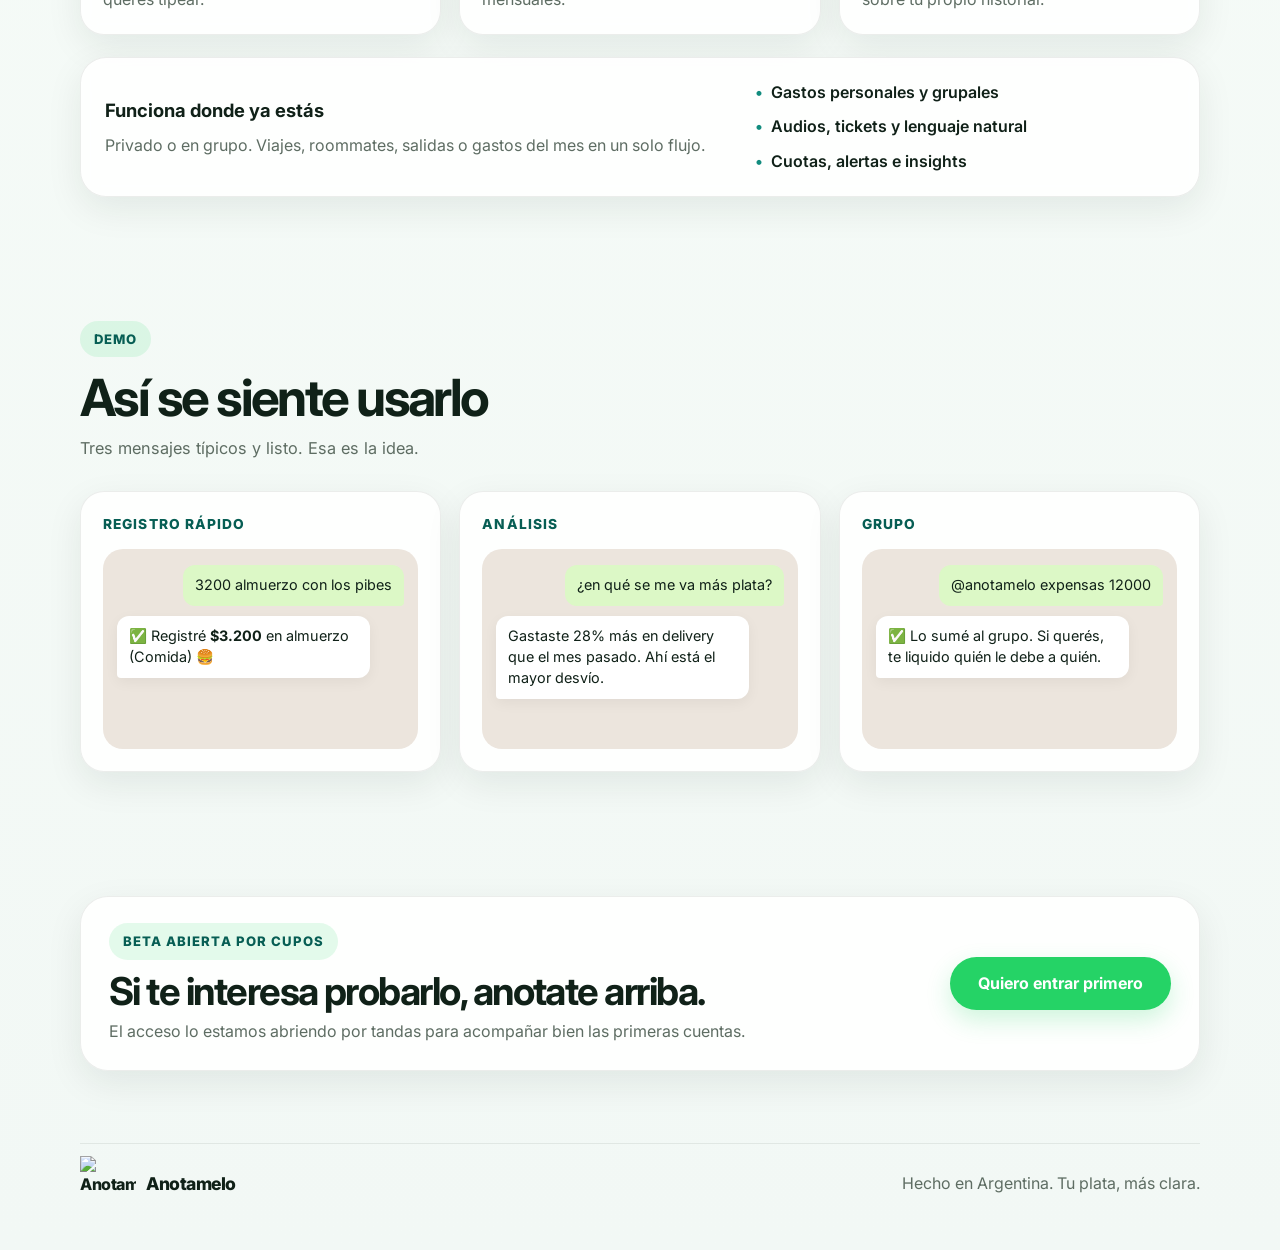
==== commit 276d2f0a: "feat: ship anotamelo updates" ====
--- a/frontend-claude/index.html
+++ b/frontend-claude/index.html
@@ -8,6 +8,7 @@
   <link rel="preconnect" href="https://fonts.googleapis.com">
   <link rel="preconnect" href="https://fonts.gstatic.com" crossorigin>
   <link href="https://fonts.googleapis.com/css2?family=Inter:wght@400;500;600;700;800&display=swap" rel="stylesheet">
+  <link rel="icon" type="image/png" sizes="64x64" href="favicon-64.png">
   <link rel="icon" type="image/png" sizes="32x32" href="favicon-32.png">
   <link rel="icon" type="image/png" sizes="16x16" href="favicon-16.png">
   <link rel="apple-touch-icon" href="logo.png">
@@ -17,237 +18,83 @@
   <script defer src="/_vercel/insights/script.js"></script>
 </head>
 <body>
-
-  <!-- Navbar -->
   <nav class="navbar">
     <div class="container nav-content">
-      <a href="#" class="logo">
+      <a href="#waitlist" class="logo">
         <img src="logo.png" alt="Anotamelo" class="logo-img">
         <span class="logo-text">Anotamelo</span>
       </a>
       <ul class="nav-links">
-        <li><a href="#features">Funciones</a></li>
-        <li><a href="#financial-help">Finanzas</a></li>
-        <li><a href="#education">Educación</a></li>
-        <li><a href="#groups">En grupo</a></li>
+        <li><a href="#features">Qué hace</a></li>
         <li><a href="#demo">Demo</a></li>
+        <li><a href="#waitlist">Acceso</a></li>
       </ul>
-      <a href="#waitlist" class="btn btn-nav">Unirme a la waitlist</a>
-      <button class="mobile-menu-btn" aria-label="Menú">
+      <a href="#waitlist" class="btn btn-nav">Quiero acceso</a>
+      <button class="mobile-menu-btn" aria-label="Menú" aria-expanded="false" aria-controls="nav-links">
         <span></span><span></span><span></span>
       </button>
     </div>
   </nav>
 
-  <!-- Hero -->
-  <section class="hero">
-    <div class="container hero-content">
-      <div class="hero-text">
-        <span class="hero-badge">Beta privada</span>
-        <h1>Controlá tus gastos <br>desde <span class="highlight">WhatsApp</span></h1>
-        <p class="hero-subtitle">
-          Mandale un mensaje a <strong>Anotamelo</strong> con tus gastos y él los organiza,
-          calcula y resume por vos. Sin apps extra, sin planillas manuales.
-        </p>
-        <div class="hero-ctas">
-          <a href="#waitlist" class="btn btn-primary btn-lg">Quiero acceso</a>
-          <a href="#demo" class="btn btn-outline btn-lg">Ver cómo funciona</a>
-        </div>
-        <p class="hero-note">Gratis durante la beta. Sin tarjeta de crédito.</p>
-      </div>
-      <div class="hero-visual">
-        <div class="phone-mockup">
-          <div class="phone-notch"></div>
-          <div class="chat-header">
-            <div class="chat-avatar"><img src="logo.png" alt="Anotamelo" class="avatar-img"></div>
-            <div>
-              <div class="chat-name">Anotamelo</div>
-              <div class="chat-status">en línea</div>
-            </div>
-          </div>
-          <div class="chat-body">
-            <div class="chat-bubble user">850 uber al centro</div>
-            <div class="chat-bubble bot">
-              ✅ Registré <strong>$850</strong> en uber (Transporte) 🚗
-            </div>
-            <div class="chat-bubble user">cuánto gasté este mes?</div>
-            <div class="chat-bubble bot">
-              Total marzo: <strong>$45.300</strong><br>
-              🍔 Comida <strong>$12k</strong><br>
-              🚗 Transporte <strong>$8k</strong><br>
-              🛒 Super <strong>$15k</strong><br>
-              📦 Otros <strong>$10.3k</strong>
-            </div>
-          </div>
-        </div>
-      </div>
-    </div>
-  </section>
-
-  <!-- Features -->
-  <section id="features" class="features">
-    <div class="container">
-      <span class="section-badge">Funciones</span>
-      <h2 class="section-title">Todo lo que necesitás para<br>controlar tu plata</h2>
-      <p class="section-subtitle">Sin descargar nada. Solo WhatsApp.</p>
-
-      <div class="features-grid">
-        <div class="feature-card">
-          <div class="feature-icon">💬</div>
-          <h3>Lenguaje natural</h3>
-          <p>Escribí como hablás: "850 uber", "2500 farmacia", "almuerzo con amigos 3200". Anotamelo entiende todo.</p>
-        </div>
-
-        <div class="feature-card">
-          <div class="feature-icon">📊</div>
-          <h3>Resúmenes automáticos</h3>
-          <p>Pedile "cuánto gasté" y te da el total del mes con desglose por categoría y emojis.</p>
-        </div>
-
-        <div class="feature-card">
-          <div class="feature-icon">💱</div>
-          <h3>Multi-moneda</h3>
-          <p>Gastaste en USD, UYU, CLP o COP? Anotamelo convierte automáticamente a ARS y registra ambos montos.</p>
-        </div>
-
-        <div class="feature-card">
-          <div class="feature-icon">🎙️</div>
-          <h3>Audios de WhatsApp</h3>
-          <p>Mandá un audio diciendo tu gasto. Anotamelo lo transcribe con IA y registra como si fuera texto. Ideal cuando tenés las manos ocupadas.</p>
-        </div>
-
-        <div class="feature-card">
-          <div class="feature-icon">📸</div>
-          <h3>Fotos de tickets</h3>
-          <p>Sacá una foto al ticket o comprobante. Anotamelo extrae automáticamente el monto, el comercio y la categoría. Sin tipear nada.</p>
-        </div>
-
-        <div class="feature-card">
-          <div class="feature-icon">🎯</div>
-          <h3>Metas de ahorro</h3>
-          <p>Configurá metas personales o grupales. Anotamelo trackea tu progreso y te avisa cuando llegás.</p>
-        </div>
-
-        <div class="feature-card">
-          <div class="feature-icon">🧮</div>
-          <h3>Calculadora inteligente</h3>
-          <p>IVA, propinas, divisiones entre amigos. Decile "1500 dividido 3" y registra el monto correcto.</p>
-        </div>
-
-        <div class="feature-card">
-          <div class="feature-icon">👥</div>
-          <h3>Gastos en grupo</h3>
-          <p>Creá un grupo con amigos o familia. Todos registran gastos compartidos y Anotamelo calcula quién le debe a quién al instante.</p>
-        </div>
-
-        <div class="feature-card">
-          <div class="feature-icon">📚</div>
-          <h3>Educación financiera</h3>
-          <p>Recibí insights personalizados, alertas de gastos inusuales y consejos para mejorar tus finanzas basados en tus propios datos.</p>
-        </div>
-      </div>
-    </div>
-  </section>
-
-  <!-- Financial Help -->
-  <section id="financial-help" class="financial-help">
-    <div class="container">
-      <span class="section-badge">Impacto real</span>
-      <h2 class="section-title">Tu asistente financiero,<br>no solo un registro</h2>
-      <p class="section-subtitle">Anotamelo no se limita a guardar datos — te ayuda activamente a mejorar tu situación económica.</p>
-
-      <div class="fh-grid">
-        <div class="fh-card fh-accent">
-          <div class="fh-icon">🔔</div>
-          <h3>Alertas inteligentes</h3>
-          <p>Te avisa cuando superás tu presupuesto en una categoría, detecta gastos inusuales y te muestra cuando un gasto es más alto que tu promedio.</p>
-          <div class="fh-example">
-            <div class="fh-msg">⚠️ Gastaste 40% más en delivery esta semana que tu promedio. ¿Querés ajustar el presupuesto?</div>
-          </div>
-        </div>
-
-        <div class="fh-card">
-          <div class="fh-icon">📉</div>
-          <h3>Detecta dónde perdés plata</h3>
-          <p>Visualizá exactamente en qué gastás más y dónde hay margen para ahorrar. Comparativas semanales y mensuales automáticas.</p>
-          <div class="fh-example">
-            <div class="fh-msg">📊 En 3 meses gastaste $45k en suscripciones. 3 de ellas las usás menos de 2 veces/mes.</div>
-          </div>
-        </div>
-
-        <div class="fh-card">
-          <div class="fh-icon">🏆</div>
-          <h3>Proyecciones de ahorro</h3>
-          <p>Con base en tus patrones de gasto, Anotamelo proyecta cuánto podrías ahorrar si hacés pequeños ajustes. Metas concretas y alcanzables.</p>
-          <div class="fh-example">
-            <div class="fh-msg">🎯 Si reducís $500/semana en salidas, en 6 meses tenés $13.000 ahorrados.</div>
-          </div>
-        </div>
-
-        <div class="fh-card">
-          <div class="fh-icon">💳</div>
-          <h3>Control de deudas y cuotas</h3>
-          <p>Registrá compras en cuotas y Anotamelo te muestra el impacto real en tu presupuesto mensual. Nunca más sorpresas a fin de mes.</p>
-          <div class="fh-example">
-            <div class="fh-msg">💳 Tenés 4 cuotas de $2.800 y 3 de $1.500 pendientes. Compromiso fijo: $15.700/mes.</div>
-          </div>
-        </div>
-      </div>
-    </div>
-  </section>
-
-  <!-- Financial Education -->
-  <section id="education" class="education">
-    <div class="container">
-      <span class="section-badge">Educación financiera</span>
-      <h2 class="section-title">Aprendé mientras registrás</h2>
-      <p class="section-subtitle">Cada interacción es una oportunidad para entender mejor tu plata.</p>
-
-      <div class="edu-layout">
-        <div class="edu-content">
-          <div class="edu-item">
-            <div class="edu-number">01</div>
-            <div class="edu-body">
-              <h3>Regla del 50/30/20</h3>
-              <p>Anotamelo te muestra si tus gastos se alinean con la regla clásica: 50% necesidades, 30% deseos, 20% ahorro. Con tus datos reales, no ejemplos genéricos.</p>
-              <div class="edu-bar-wrap">
-                <div class="edu-bar-label"><span>Necesidades</span><span class="edu-pct pct-needs">58%</span></div>
-                <div class="edu-bar"><div class="edu-fill fill-needs" style="width:58%"></div></div>
-                <div class="edu-bar-label"><span>Deseos</span><span class="edu-pct pct-wants">27%</span></div>
-                <div class="edu-bar"><div class="edu-fill fill-wants" style="width:27%"></div></div>
-                <div class="edu-bar-label"><span>Ahorro</span><span class="edu-pct pct-save">15%</span></div>
-                <div class="edu-bar"><div class="edu-fill fill-save" style="width:15%"></div></div>
+  <main>
+    <section id="waitlist" class="hero section-anchor">
+      <div class="hero-backdrop"></div>
+      <div class="container hero-content">
+        <div class="hero-copy">
+          <span class="hero-badge">Beta privada</span>
+          <h1>Registrá gastos desde WhatsApp y entendé tu plata en segundos.</h1>
+          <p class="hero-subtitle">
+            Le escribís como siempre, <strong>Anotamelo</strong> registra, resume y te devuelve contexto útil.
+            Sin app extra, sin planillas, sin abrir otra cosa.
+          </p>
+          <div class="hero-points">
+            <span>Texto, audio y tickets</span>
+            <span>Resúmenes automáticos</span>
+            <span>Alertas y proyecciones</span>
+          </div>
+          <div class="hero-ctas">
+            <a href="#waitlist-form" class="btn btn-primary btn-lg">Unirme a la waitlist</a>
+            <a href="#demo" class="btn btn-outline btn-lg">Ver demo</a>
+          </div>
+          <p class="hero-note">Gratis durante la beta. Sin tarjeta de crédito.</p>
+        </div>
+
+        <div class="hero-side">
+          <div class="waitlist-card animate-on-scroll">
+            <div class="waitlist-copy">
+              <span class="section-badge">Acceso anticipado</span>
+              <h2>Entrá primero</h2>
+              <p>Dejá tu email y te avisamos cuando abramos nuevos cupos.</p>
+            </div>
+
+            <form id="waitlist-form" class="waitlist-form">
+              <div class="input-group">
+                <span class="input-icon">✉️</span>
+                <input
+                  type="email"
+                  id="email-input"
+                  placeholder="tu@email.com"
+                  required
+                  autocomplete="email"
+                >
               </div>
-            </div>
-          </div>
-
-          <div class="edu-item">
-            <div class="edu-number">02</div>
-            <div class="edu-body">
-              <h3>Fondo de emergencia</h3>
-              <p>¿Tenés 3 a 6 meses de gastos ahorrados? Anotamelo calcula cuánto necesitás según tu nivel de gasto real y te ayuda a construirlo paso a paso.</p>
-            </div>
-          </div>
-
-          <div class="edu-item">
-            <div class="edu-number">03</div>
-            <div class="edu-body">
-              <h3>Inflación y poder de compra</h3>
-              <p>Compará tus gastos mes a mes ajustados por inflación. Entendé si realmente estás gastando más o si es solo la suba de precios.</p>
-            </div>
-          </div>
-
-          <div class="edu-item">
-            <div class="edu-number">04</div>
-            <div class="edu-body">
-              <h3>Tips personalizados</h3>
-              <p>Semanalmente recibís 3 micro-tips basados en tus gastos reales. "Comprás café 4 veces por semana = $2.400/mes. Una cafetera te paga en 2 meses."</p>
-            </div>
-          </div>
-        </div>
-
-        <div class="edu-phone">
-          <div class="phone-mockup phone-sm">
+              <button type="submit" class="btn btn-primary btn-lg btn-full">
+                <span class="btn-text">Quiero acceso</span>
+                <span class="btn-loading" hidden>Guardando...</span>
+              </button>
+            </form>
+
+            <div id="waitlist-success" class="waitlist-success" hidden>
+              <div class="success-icon">🎉</div>
+              <h3>Ya estás en la lista</h3>
+              <p>Te vamos a avisar por email cuando abramos nuevos accesos.</p>
+            </div>
+
+            <div id="waitlist-error" class="waitlist-error" hidden></div>
+            <p class="waitlist-count">Te escribimos apenas haya lugar.</p>
+          </div>
+
+          <div class="phone-mockup animate-on-scroll">
             <div class="phone-notch"></div>
             <div class="chat-header">
               <div class="chat-avatar"><img src="logo.png" alt="Anotamelo" class="avatar-img"></div>
@@ -257,253 +104,122 @@
               </div>
             </div>
             <div class="chat-body">
-              <div class="chat-bubble user">cómo estoy con mis finanzas?</div>
+              <div class="chat-bubble user">850 uber al centro</div>
+              <div class="chat-bubble bot">✅ Registré <strong>$850</strong> en Transporte.</div>
+              <div class="chat-bubble user">¿cómo vengo este mes?</div>
               <div class="chat-bubble bot">
-                📊 <strong>Análisis de marzo:</strong><br><br>
-                Tu distribución actual:<br>
-                🏠 Necesidades <strong>58%</strong> (ideal: 50%)<br>
-                🎉 Deseos <strong>27%</strong> (ideal: 30%)<br>
-                💰 Ahorro <strong>15%</strong> (ideal: 20%)<br><br>
-                💡 Si reducís $3k en delivery y alquilás menos streaming, llegás al 20% de ahorro.
+                Marzo: <strong>$45.300</strong><br>
+                🍔 Comida $12k<br>
+                🚗 Transporte $8k<br>
+                🛒 Super $15k
               </div>
-              <div class="chat-bubble user">cuánto necesito para fondo de emergencia?</div>
-              <div class="chat-bubble bot">
-                🛡️ Basado en tus gastos ($45k/mes), necesitás entre <strong>$135.000</strong> y <strong>$270.000</strong>.<br><br>
-                Tenés $80k ahorrados = 1.7 meses cubiertos.<br>
-                Ahorrando $8k/mes lo completás en <strong>7 meses</strong>. ¿Arrancamos esa meta?
-              </div>
-            </div>
-          </div>
-        </div>
-      </div>
-    </div>
-  </section>
-
-  <!-- Group Expenses -->
-  <section id="groups" class="groups">
-    <div class="container">
-      <span class="section-badge">Gastos en grupo</span>
-      <h2 class="section-title">Dividir la cuenta,<br>sin las peleas</h2>
-      <p class="section-subtitle">Viajes, departamento compartido, salidas con amigos. Un grupo en WhatsApp y Anotamelo hace las cuentas.</p>
-
-      <div class="groups-layout">
-        <div class="groups-features">
-          <div class="group-feat">
-            <div class="gf-icon">🏠</div>
-            <div>
-              <h3>Gastos del departamento</h3>
-              <p>Expensas, luz, internet, super. Cada roommate registra sus gastos y al final del mes Anotamelo muestra el balance exacto.</p>
-            </div>
-          </div>
-          <div class="group-feat">
-            <div class="gf-icon">✈️</div>
-            <div>
-              <h3>Viajes grupales</h3>
-              <p>Cargá los gastos del viaje a medida que pasan. Hotel, actividades, comidas. Anotamelo te dice cuánto pusiste vos y cuánto te deben (o debés).</p>
-            </div>
-          </div>
-          <div class="group-feat">
-            <div class="gf-icon">🍕</div>
-            <div>
-              <h3>Salidas y eventos</h3>
-              <p>Cena en grupo, asado, cumpleaños. Un mensaje por persona y Anotamelo calcula quién paga cuánto al final.</p>
-            </div>
-          </div>
-          <div class="group-feat">
-            <div class="gf-icon">💸</div>
-            <div>
-              <h3>Liquidación fácil</h3>
-              <p>Pedile "liquidar el grupo" y te da el resumen mínimo de transferencias para saldar todas las deudas entre todos los integrantes.</p>
-            </div>
-          </div>
-        </div>
-
-        <div class="groups-demo">
-          <div class="group-chat-demo">
-            <div class="gc-header">
-              <div class="gc-icon">🏠</div>
-              <div>
-                <div class="gc-name">Departamento Palermo</div>
-                <div class="gc-members">Ramiro, Sofi, Lucas · 3 miembros</div>
-              </div>
-            </div>
-            <div class="gc-body">
-              <div class="gc-msg">
-                <div class="gc-sender">Ramiro</div>
-                <div class="chat-bubble user">expensas mayo 12000</div>
-              </div>
-              <div class="chat-bubble bot">✅ Ramiro puso <strong>$12.000</strong> en Expensas</div>
-              <div class="gc-msg">
-                <div class="gc-sender">Sofi</div>
-                <div class="chat-bubble user gc-sofi">internet 4800</div>
-              </div>
-              <div class="chat-bubble bot">✅ Sofi puso <strong>$4.800</strong> en Internet</div>
-              <div class="gc-msg">
-                <div class="gc-sender">Lucas</div>
-                <div class="chat-bubble user gc-lucas">super 8500</div>
-              </div>
-              <div class="chat-bubble bot">✅ Lucas puso <strong>$8.500</strong> en Super</div>
-              <div class="chat-bubble user">balance del grupo</div>
-              <div class="chat-bubble bot">
-                📊 <strong>Balance mayo:</strong><br>
-                Total: $25.300 → cada uno: <strong>$8.433</strong><br><br>
-                💸 Sofi le debe a Ramiro <strong>$3.567</strong><br>
-                💸 Lucas le debe a Ramiro <strong>$67</strong><br><br>
-                ¿Liquido el grupo?
-              </div>
-            </div>
-          </div>
-        </div>
-      </div>
-    </div>
-  </section>
-
-  <!-- How it works -->
-  <section id="how-it-works" class="how-it-works">
-    <div class="container">
-      <span class="section-badge">Cómo funciona</span>
-      <h2 class="section-title">3 pasos y listo</h2>
-
-      <div class="steps">
-        <div class="step">
-          <div class="step-number">1</div>
-          <h3>Unite a la waitlist</h3>
-          <p>Dejá tu número de WhatsApp y te avisamos cuando haya lugar.</p>
-        </div>
-        <div class="step-arrow">→</div>
-        <div class="step">
-          <div class="step-number">2</div>
-          <h3>Te damos acceso</h3>
-          <p>Agregamos tu número a la whitelist y te mandamos un mensaje de bienvenida.</p>
-        </div>
-        <div class="step-arrow">→</div>
-        <div class="step">
-          <div class="step-number">3</div>
-          <h3>Escribile al bot</h3>
-          <p>Mandá tus gastos como mensajes normales. Anotamelo hace el resto.</p>
-        </div>
-      </div>
-    </div>
-  </section>
-
-  <!-- Demo / Chat preview -->
-  <section id="demo" class="demo">
-    <div class="container">
-      <span class="section-badge">Demo</span>
-      <h2 class="section-title">Mirá cómo se ve en acción</h2>
-
-      <div class="demo-grid">
-        <div class="demo-card">
-          <div class="demo-label">Registro rápido</div>
-          <div class="demo-chat">
-            <div class="chat-bubble user">3200 almuerzo con los pibes</div>
-            <div class="chat-bubble bot">✅ Registré <strong>$3.200</strong> en almuerzo con los pibes (Comida) 🍔</div>
-          </div>
-        </div>
-
-        <div class="demo-card">
-          <div class="demo-label">Cálculos automáticos</div>
-          <div class="demo-chat">
-            <div class="chat-bubble user">15000 dividido 4 personas, cena</div>
-            <div class="chat-bubble bot">✅ Registré <strong>$3.750</strong> en cena (Comida) 🍔<br><em>Cálculo: 15000 / 4 = 3750</em></div>
-          </div>
-        </div>
-
-        <div class="demo-card">
-          <div class="demo-label">Multi-moneda</div>
-          <div class="demo-chat">
-            <div class="chat-bubble user">25 usd spotify</div>
-            <div class="chat-bubble bot">✅ Registré <strong>$30.000</strong> en spotify (Entretenimiento) 🎮<br><em>Original: 25 USD (tasa: 1200)</em></div>
-          </div>
-        </div>
-
-        <div class="demo-card">
-          <div class="demo-label">Búsqueda</div>
-          <div class="demo-chat">
-            <div class="chat-bubble user">buscar gastos de uber</div>
-            <div class="chat-bubble bot">Encontré 3 gastos de uber:<br>• 12/03 - $850 🚗<br>• 08/03 - $1.200 🚗<br>• 02/03 - $650 🚗<br>Total: <strong>$2.700</strong></div>
-          </div>
-        </div>
-
-        <div class="demo-card">
-          <div class="demo-label">Mensaje de audio 🎙️</div>
-          <div class="demo-chat">
-            <div class="chat-bubble user audio-bubble">
-              <div class="audio-wave">
-                <span></span><span></span><span></span><span></span><span></span>
-                <span></span><span></span><span></span><span></span><span></span>
-              </div>
-              <span class="audio-time">0:05</span>
-            </div>
-            <div class="chat-bubble bot">🎙️ Escuché: <em>"tres mil doscientos en el super de la esquina"</em><br><br>✅ Registré <strong>$3.200</strong> en Super (Supermercado) 🛒</div>
-          </div>
-        </div>
-
-        <div class="demo-card">
-          <div class="demo-label">Foto de ticket 📸</div>
-          <div class="demo-chat">
-            <div class="chat-bubble user photo-bubble">
-              <div class="photo-preview">
-                <div class="photo-receipt">
-                  <div class="receipt-line">FARMACITY</div>
-                  <div class="receipt-line sm">Medicamentos</div>
-                  <div class="receipt-line sm">──────────────</div>
-                  <div class="receipt-line"><strong>TOTAL: $4.750</strong></div>
-                </div>
-              </div>
-            </div>
-            <div class="chat-bubble bot">📸 Extraje del ticket:<br><strong>$4.750</strong> en Farmacity (Salud) 💊<br><br>✅ Registrado automáticamente.</div>
-          </div>
-        </div>
-      </div>
-    </div>
-  </section>
-
-  <!-- Waitlist -->
-  <section id="waitlist" class="waitlist">
-    <div class="container">
-      <div class="waitlist-card">
-        <h2>Unite a la waitlist</h2>
-        <p>Dejá tu email y te avisamos cuando tengas acceso.</p>
-
-        <form id="waitlist-form" class="waitlist-form">
-          <div class="input-group">
-            <span class="input-icon">✉️</span>
-            <input
-              type="email"
-              id="email-input"
-              placeholder="tu@email.com"
-              required
-              autocomplete="email"
-            >
-          </div>
-          <button type="submit" class="btn btn-primary btn-lg btn-full">
-            <span class="btn-text">Quiero acceso</span>
-            <span class="btn-loading" hidden>Guardando...</span>
-          </button>
-        </form>
-
-        <div id="waitlist-success" class="waitlist-success" hidden>
-          <div class="success-icon">🎉</div>
-          <h3>¡Estás en la lista!</h3>
-          <p>Te vamos a mandar un email cuando tengas acceso. Gracias por tu interés.</p>
-        </div>
-
-        <div id="waitlist-error" class="waitlist-error" hidden></div>
-
-        <p class="waitlist-count">Te confirmamos por email cuando abras nuevos cupos.</p>
-      </div>
-    </div>
-  </section>
-
-  <!-- Footer -->
+              <div class="chat-bubble user">mandé ticket y audio hoy</div>
+              <div class="chat-bubble bot">También leo tickets, audios y gastos en grupo.</div>
+            </div>
+          </div>
+        </div>
+      </div>
+    </section>
+
+    <section id="features" class="proof section-anchor">
+      <div class="container">
+        <div class="section-heading">
+          <span class="section-badge">Qué resuelve</span>
+          <h2 class="section-title">Menos carga manual, más contexto útil</h2>
+          <p class="section-subtitle">
+            La idea no es solo anotar. Es tener un asistente que te responda rápido y con tus datos.
+          </p>
+        </div>
+
+        <div class="proof-grid">
+          <article class="proof-card animate-on-scroll">
+            <div class="proof-icon">⚡</div>
+            <h3>Captura sin fricción</h3>
+            <p>Escribís como hablás. También podés mandar audio o foto de ticket cuando no querés tipear.</p>
+          </article>
+
+          <article class="proof-card animate-on-scroll">
+            <div class="proof-icon">📊</div>
+            <h3>Resumen inmediato</h3>
+            <p>Pedís “cuánto gasté” y responde con total, categorías, comparativas y compromisos mensuales.</p>
+          </article>
+
+          <article class="proof-card animate-on-scroll">
+            <div class="proof-icon">🧠</div>
+            <h3>Ayuda real</h3>
+            <p>Alertas de desvíos, proyecciones de ahorro, cuotas y educación financiera sobre tu propio historial.</p>
+          </article>
+        </div>
+
+        <div class="feature-band animate-on-scroll">
+          <div>
+            <h3>Funciona donde ya estás</h3>
+            <p>Privado o en grupo. Viajes, roommates, salidas o gastos del mes en un solo flujo.</p>
+          </div>
+          <ul class="feature-list">
+            <li>Gastos personales y grupales</li>
+            <li>Audios, tickets y lenguaje natural</li>
+            <li>Cuotas, alertas e insights</li>
+          </ul>
+        </div>
+      </div>
+    </section>
+
+    <section id="demo" class="demo section-anchor">
+      <div class="container">
+        <div class="section-heading">
+          <span class="section-badge">Demo</span>
+          <h2 class="section-title">Así se siente usarlo</h2>
+          <p class="section-subtitle">Tres mensajes típicos y listo. Esa es la idea.</p>
+        </div>
+
+        <div class="demo-grid">
+          <article class="demo-card animate-on-scroll">
+            <div class="demo-label">Registro rápido</div>
+            <div class="demo-chat">
+              <div class="chat-bubble user">3200 almuerzo con los pibes</div>
+              <div class="chat-bubble bot">✅ Registré <strong>$3.200</strong> en almuerzo (Comida) 🍔</div>
+            </div>
+          </article>
+
+          <article class="demo-card animate-on-scroll">
+            <div class="demo-label">Análisis</div>
+            <div class="demo-chat">
+              <div class="chat-bubble user">¿en qué se me va más plata?</div>
+              <div class="chat-bubble bot">Gastaste 28% más en delivery que el mes pasado. Ahí está el mayor desvío.</div>
+            </div>
+          </article>
+
+          <article class="demo-card animate-on-scroll">
+            <div class="demo-label">Grupo</div>
+            <div class="demo-chat">
+              <div class="chat-bubble user">@anotamelo expensas 12000</div>
+              <div class="chat-bubble bot">✅ Lo sumé al grupo. Si querés, te liquido quién le debe a quién.</div>
+            </div>
+          </article>
+        </div>
+      </div>
+    </section>
+
+    <section class="closing-cta">
+      <div class="container closing-card animate-on-scroll">
+        <div>
+          <span class="section-badge">Beta abierta por cupos</span>
+          <h2>Si te interesa probarlo, anotate arriba.</h2>
+          <p>El acceso lo estamos abriendo por tandas para acompañar bien las primeras cuentas.</p>
+        </div>
+        <a href="#waitlist" class="btn btn-primary btn-lg">Quiero entrar primero</a>
+      </div>
+    </section>
+  </main>
+
   <footer class="footer">
     <div class="container footer-content">
       <div class="footer-brand">
         <img src="logo.png" alt="Anotamelo" class="logo-img">
         <span class="logo-text">Anotamelo</span>
       </div>
-      <p class="footer-copy">Hecho con ☕ en Argentina. Tu plata, organizada.</p>
+      <p class="footer-copy">Hecho en Argentina. Tu plata, más clara.</p>
     </div>
   </footer>
 
--- a/frontend-claude/styles.css
+++ b/frontend-claude/styles.css
@@ -1,1130 +1,714 @@
-/* ========================================
-   Anotamelo Landing — WhatsApp-inspired
-   ======================================== */
-
 :root {
-  --green: #25D366;
-  --green-dark: #128C7E;
-  --green-darker: #075E54;
+  --green: #25d366;
+  --green-dark: #128c7e;
+  --green-darker: #075e54;
   --green-light: #dcf8c6;
-  --chat-bg: #ECE5DD;
-  --bg: #fafafa;
-  --bg-dark: #0b1120;
-  --text: #1a1a2e;
-  --text-muted: #6b7280;
-  --white: #ffffff;
-  --radius: 12px;
-  --radius-lg: 20px;
-  --shadow: 0 2px 16px rgba(0,0,0,0.08);
-  --shadow-lg: 0 8px 40px rgba(0,0,0,0.12);
-  --transition: 0.3s cubic-bezier(0.4, 0, 0.2, 1);
-}
-
-/* ---- Reset & Base ---- */
-*, *::before, *::after { box-sizing: border-box; margin: 0; padding: 0; }
+  --bg: #f6fbf8;
+  --bg-soft: #ecf7f0;
+  --card: #ffffff;
+  --card-muted: #f1f8f4;
+  --chat-bg: #ece5dd;
+  --text: #102118;
+  --text-muted: #5e6d63;
+  --line: rgba(16, 33, 24, 0.09);
+  --shadow: 0 12px 36px rgba(10, 44, 28, 0.08);
+  --shadow-lg: 0 20px 60px rgba(10, 44, 28, 0.12);
+  --radius: 18px;
+  --radius-lg: 28px;
+  --transition: 0.28s cubic-bezier(0.4, 0, 0.2, 1);
+}
+
+*,
+*::before,
+*::after {
+  box-sizing: border-box;
+  margin: 0;
+  padding: 0;
+}
 
 html {
   scroll-behavior: smooth;
-  font-size: 16px;
 }
 
 body {
-  font-family: 'Inter', -apple-system, BlinkMacSystemFont, sans-serif;
+  font-family: "Inter", -apple-system, BlinkMacSystemFont, sans-serif;
   color: var(--text);
-  background: var(--bg);
-  line-height: 1.6;
+  background:
+    radial-gradient(circle at top left, rgba(37, 211, 102, 0.12), transparent 28%),
+    linear-gradient(180deg, #f8fdf9 0%, #f2f8f5 100%);
+  line-height: 1.55;
   -webkit-font-smoothing: antialiased;
 }
 
+a {
+  color: inherit;
+  text-decoration: none;
+}
+
+img {
+  display: block;
+  max-width: 100%;
+}
+
 .container {
-  max-width: 1120px;
+  width: min(1120px, calc(100% - 40px));
   margin: 0 auto;
-  padding: 0 24px;
-}
-
-h1, h2, h3 { line-height: 1.2; }
-
-a { text-decoration: none; color: inherit; }
-
-/* ---- Buttons ---- */
+}
+
+.section-anchor {
+  scroll-margin-top: 110px;
+}
+
 .btn {
   display: inline-flex;
   align-items: center;
   justify-content: center;
   gap: 8px;
-  font-family: inherit;
-  font-weight: 600;
-  font-size: 0.95rem;
-  border: none;
-  border-radius: 50px;
+  padding: 12px 24px;
+  border: 0;
+  border-radius: 999px;
+  font: inherit;
+  font-weight: 700;
   cursor: pointer;
-  transition: all var(--transition);
-  padding: 10px 24px;
+  transition: transform var(--transition), box-shadow var(--transition), background var(--transition), color var(--transition), border-color var(--transition);
+}
+
+.btn:hover {
+  transform: translateY(-2px);
 }
 
 .btn-primary {
   background: var(--green);
-  color: var(--white);
-}
+  color: #fff;
+  box-shadow: 0 10px 24px rgba(37, 211, 102, 0.22);
+}
+
 .btn-primary:hover {
   background: var(--green-dark);
-  transform: translateY(-2px);
-  box-shadow: 0 4px 20px rgba(37, 211, 102, 0.35);
 }
 
 .btn-outline {
-  background: transparent;
+  background: rgba(255, 255, 255, 0.72);
   color: var(--green-darker);
-  border: 2px solid var(--green);
-}
+  border: 1px solid rgba(18, 140, 126, 0.18);
+}
+
 .btn-outline:hover {
-  background: var(--green);
-  color: var(--white);
+  border-color: rgba(18, 140, 126, 0.34);
 }
 
 .btn-nav {
-  background: var(--green);
-  color: var(--white);
-  padding: 8px 20px;
-  font-size: 0.85rem;
-}
-.btn-nav:hover {
-  background: var(--green-dark);
-}
-
-.btn-lg { padding: 14px 32px; font-size: 1.05rem; }
-.btn-full { width: 100%; }
-
-/* ---- Navbar ---- */
+  padding: 10px 20px;
+  font-size: 0.92rem;
+}
+
+.btn-lg {
+  padding: 14px 28px;
+  font-size: 1rem;
+}
+
+.btn-full {
+  width: 100%;
+}
+
 .navbar {
-  position: fixed;
+  position: sticky;
   top: 0;
-  left: 0;
-  right: 0;
-  z-index: 100;
-  background: rgba(255,255,255,0.92);
-  backdrop-filter: blur(12px);
-  border-bottom: 1px solid rgba(0,0,0,0.06);
-  padding: 14px 0;
+  z-index: 50;
+  padding: 16px 0;
+  background: rgba(248, 253, 249, 0.84);
+  backdrop-filter: blur(14px);
+  border-bottom: 1px solid rgba(16, 33, 24, 0.06);
 }
 
 .nav-content {
   display: flex;
   align-items: center;
   justify-content: space-between;
-}
-
-.logo {
-  display: flex;
-  align-items: center;
-  gap: 8px;
+  gap: 20px;
+}
+
+.logo,
+.footer-brand {
+  display: inline-flex;
+  align-items: center;
+  gap: 10px;
   font-weight: 800;
-  font-size: 1.25rem;
-}
-.logo-icon { font-size: 1.5rem; }
+  letter-spacing: -0.03em;
+}
 
 .logo-img {
-  width: 36px;
-  height: 36px;
+  width: 56px;
+  height: 56px;
   object-fit: contain;
-  border-radius: 8px;
-}
-
-.avatar-img {
-  width: 100%;
-  height: 100%;
-  object-fit: cover;
-  border-radius: 50%;
+}
+
+.logo-text {
+  font-size: 1.1rem;
 }
 
 .nav-links {
   display: flex;
+  align-items: center;
+  gap: 28px;
   list-style: none;
-  gap: 32px;
-}
-.nav-links a {
-  font-size: 0.9rem;
-  font-weight: 500;
-  color: var(--text-muted);
-  transition: color var(--transition);
-}
-.nav-links a:hover { color: var(--green-darker); }
+  color: var(--text-muted);
+  font-weight: 600;
+}
+
+.nav-links a:hover {
+  color: var(--green-darker);
+}
 
 .mobile-menu-btn {
   display: none;
   flex-direction: column;
-  gap: 5px;
-  background: none;
-  border: none;
+  gap: 4px;
+  background: transparent;
+  border: 0;
+  padding: 6px;
   cursor: pointer;
-  padding: 4px;
-}
+}
+
 .mobile-menu-btn span {
   width: 22px;
   height: 2px;
+  border-radius: 999px;
   background: var(--text);
-  border-radius: 2px;
-  transition: var(--transition);
-}
-
-/* ---- Hero ---- */
+  transition: transform var(--transition), opacity var(--transition);
+}
+
 .hero {
-  padding: 140px 0 80px;
-  background: linear-gradient(135deg, #f0fdf4 0%, var(--bg) 50%, #ecfdf5 100%);
+  position: relative;
+  overflow: hidden;
+  padding: 42px 0 72px;
+}
+
+.hero-backdrop {
+  position: absolute;
+  inset: 20px 0 auto;
+  height: 520px;
+  background:
+    radial-gradient(circle at 20% 20%, rgba(37, 211, 102, 0.16), transparent 36%),
+    radial-gradient(circle at 78% 10%, rgba(18, 140, 126, 0.18), transparent 26%),
+    linear-gradient(135deg, rgba(255, 255, 255, 0.8), rgba(236, 247, 240, 0.65));
+  pointer-events: none;
 }
 
 .hero-content {
+  position: relative;
   display: grid;
-  grid-template-columns: 1fr 1fr;
-  gap: 60px;
-  align-items: center;
-}
-
-.hero-badge {
-  display: inline-block;
-  padding: 6px 16px;
+  grid-template-columns: minmax(0, 1.08fr) minmax(320px, 0.92fr);
+  gap: 42px;
+  align-items: start;
+}
+
+.hero-copy {
+  padding-top: 28px;
+}
+
+.hero-badge,
+.section-badge {
+  display: inline-flex;
+  align-items: center;
+  gap: 8px;
+  padding: 8px 14px;
+  border-radius: 999px;
   background: rgba(37, 211, 102, 0.12);
+  color: var(--green-darker);
+  font-size: 0.82rem;
+  font-weight: 800;
+  text-transform: uppercase;
+  letter-spacing: 0.08em;
+}
+
+.hero h1 {
+  margin-top: 18px;
+  font-size: clamp(2.4rem, 5vw, 4.5rem);
+  line-height: 0.98;
+  letter-spacing: -0.05em;
+  max-width: 10ch;
+}
+
+.hero-subtitle {
+  margin-top: 18px;
+  max-width: 54ch;
+  color: var(--text-muted);
+  font-size: 1.08rem;
+}
+
+.hero-points {
+  display: flex;
+  flex-wrap: wrap;
+  gap: 10px;
+  margin-top: 24px;
+}
+
+.hero-points span {
+  padding: 9px 14px;
+  border-radius: 999px;
+  background: rgba(255, 255, 255, 0.76);
+  border: 1px solid rgba(16, 33, 24, 0.08);
+  color: var(--text-muted);
+  font-weight: 600;
+  font-size: 0.93rem;
+}
+
+.hero-ctas {
+  display: flex;
+  flex-wrap: wrap;
+  gap: 14px;
+  margin-top: 28px;
+}
+
+.hero-note {
+  margin-top: 14px;
+  color: var(--text-muted);
+  font-size: 0.9rem;
+}
+
+.hero-side {
+  display: grid;
+  gap: 22px;
+}
+
+.waitlist-card,
+.proof-card,
+.demo-card,
+.closing-card,
+.feature-band {
+  background: rgba(255, 255, 255, 0.88);
+  border: 1px solid rgba(16, 33, 24, 0.08);
+  box-shadow: var(--shadow);
+  backdrop-filter: blur(8px);
+}
+
+.waitlist-card {
+  padding: 26px;
+  border-radius: var(--radius-lg);
+}
+
+.waitlist-copy h2 {
+  margin-top: 14px;
+  font-size: 2rem;
+  letter-spacing: -0.04em;
+}
+
+.waitlist-copy p {
+  margin-top: 10px;
+  color: var(--text-muted);
+}
+
+.waitlist-form {
+  display: grid;
+  gap: 14px;
+  margin-top: 22px;
+}
+
+.input-group {
+  display: flex;
+  align-items: center;
+  gap: 12px;
+  padding: 15px 16px;
+  border-radius: 18px;
+  background: var(--card-muted);
+  border: 1px solid rgba(16, 33, 24, 0.07);
+}
+
+.input-icon {
   color: var(--green-dark);
-  font-size: 0.8rem;
-  font-weight: 600;
-  border-radius: 50px;
-  margin-bottom: 20px;
-  text-transform: uppercase;
-  letter-spacing: 0.5px;
-}
-
-.hero h1 {
-  font-size: 3.2rem;
-  font-weight: 800;
-  margin-bottom: 20px;
+  font-size: 1rem;
+}
+
+.input-group input {
+  flex: 1;
+  border: 0;
+  outline: none;
+  background: transparent;
   color: var(--text);
-}
-
-.highlight {
-  color: var(--green);
-  position: relative;
-}
-
-.hero-subtitle {
-  font-size: 1.15rem;
-  color: var(--text-muted);
-  margin-bottom: 32px;
-  max-width: 480px;
-}
-
-.hero-ctas {
-  display: flex;
-  gap: 16px;
-  margin-bottom: 16px;
-}
-
-.hero-note {
-  font-size: 0.8rem;
-  color: var(--text-muted);
-}
-
-/* Phone mockup */
+  font: inherit;
+}
+
+.waitlist-success,
+.waitlist-error {
+  margin-top: 18px;
+  padding: 16px;
+  border-radius: 18px;
+}
+
+.waitlist-success {
+  background: rgba(37, 211, 102, 0.12);
+}
+
+.waitlist-success h3 {
+  margin-top: 8px;
+  margin-bottom: 6px;
+}
+
+.waitlist-error {
+  background: rgba(188, 47, 47, 0.1);
+  color: #8b2323;
+}
+
+.waitlist-count {
+  margin-top: 16px;
+  color: var(--text-muted);
+  font-size: 0.92rem;
+}
+
 .phone-mockup {
-  width: 320px;
-  margin: 0 auto;
-  background: var(--white);
-  border-radius: 36px;
-  box-shadow: var(--shadow-lg), 0 0 0 8px #e5e7eb;
+  width: min(100%, 360px);
+  margin-left: auto;
+  background: #fff;
+  border-radius: 34px;
   overflow: hidden;
-  position: relative;
+  box-shadow: var(--shadow-lg), 0 0 0 8px rgba(255, 255, 255, 0.72);
 }
 
 .phone-notch {
   width: 120px;
   height: 24px;
-  background: #e5e7eb;
+  margin: 0 auto;
   border-radius: 0 0 16px 16px;
-  margin: 0 auto;
+  background: #dfe7e2;
 }
 
 .chat-header {
   display: flex;
   align-items: center;
   gap: 12px;
-  padding: 12px 16px;
+  padding: 14px 16px;
   background: var(--green-darker);
-  color: var(--white);
+  color: #fff;
 }
 
 .chat-avatar {
-  width: 36px;
-  height: 36px;
-  background: rgba(255,255,255,0.2);
+  width: 52px;
+  height: 52px;
   border-radius: 50%;
+  background: #fff;
   display: flex;
   align-items: center;
   justify-content: center;
-  font-size: 1.1rem;
+  overflow: hidden;
+}
+
+.avatar-img {
+  width: 108%;
+  height: 108%;
+  object-fit: contain;
 }
 
 .chat-name {
-  font-weight: 600;
   font-size: 0.95rem;
+  font-weight: 700;
 }
 
 .chat-status {
-  font-size: 0.7rem;
-  opacity: 0.8;
+  font-size: 0.75rem;
+  opacity: 0.82;
+}
+
+.chat-body,
+.demo-chat {
+  display: flex;
+  flex-direction: column;
+  gap: 10px;
+  padding: 16px 14px 18px;
+  background: var(--chat-bg);
 }
 
 .chat-body {
-  background: var(--chat-bg);
-  padding: 16px 12px;
-  min-height: 280px;
-  display: flex;
-  flex-direction: column;
-  gap: 8px;
+  min-height: 320px;
 }
 
 .chat-bubble {
-  max-width: 85%;
-  padding: 8px 12px;
-  border-radius: 8px;
-  font-size: 0.85rem;
-  line-height: 1.4;
-  position: relative;
-  animation: fadeInUp 0.4s ease both;
+  max-width: 88%;
+  padding: 10px 12px;
+  border-radius: 12px;
+  font-size: 0.9rem;
+  line-height: 1.45;
 }
 
 .chat-bubble.user {
   align-self: flex-end;
   background: var(--green-light);
-  border-radius: 8px 8px 0 8px;
+  border-bottom-right-radius: 4px;
 }
 
 .chat-bubble.bot {
   align-self: flex-start;
-  background: var(--white);
-  border-radius: 8px 8px 8px 0;
-  box-shadow: 0 1px 2px rgba(0,0,0,0.06);
-}
-
-.chat-bubble:nth-child(1) { animation-delay: 0.1s; }
-.chat-bubble:nth-child(2) { animation-delay: 0.4s; }
-.chat-bubble:nth-child(3) { animation-delay: 0.8s; }
-.chat-bubble:nth-child(4) { animation-delay: 1.1s; }
-
-@keyframes fadeInUp {
-  from { opacity: 0; transform: translateY(12px); }
-  to   { opacity: 1; transform: translateY(0); }
-}
-
-/* ---- Section common ---- */
-.section-badge {
-  display: inline-block;
-  padding: 6px 16px;
-  background: rgba(37, 211, 102, 0.1);
-  color: var(--green-dark);
-  font-size: 0.8rem;
-  font-weight: 600;
-  border-radius: 50px;
-  text-transform: uppercase;
-  letter-spacing: 0.5px;
-  margin-bottom: 12px;
+  background: #fff;
+  border-bottom-left-radius: 4px;
+  box-shadow: 0 4px 14px rgba(0, 0, 0, 0.05);
+}
+
+.proof,
+.demo,
+.closing-cta {
+  padding: 52px 0 72px;
+}
+
+.section-heading {
+  max-width: 760px;
 }
 
 .section-title {
-  font-size: 2.4rem;
-  font-weight: 800;
-  margin-bottom: 12px;
+  margin-top: 14px;
+  font-size: clamp(2rem, 4vw, 3.2rem);
+  line-height: 1.02;
+  letter-spacing: -0.05em;
 }
 
 .section-subtitle {
-  font-size: 1.1rem;
-  color: var(--text-muted);
-  margin-bottom: 48px;
-}
-
-/* ---- Features ---- */
-.features {
-  padding: 100px 0;
-  text-align: center;
-}
-
-.features-grid {
+  margin-top: 12px;
+  color: var(--text-muted);
+  font-size: 1.02rem;
+}
+
+.proof-grid,
+.demo-grid {
   display: grid;
-  grid-template-columns: repeat(3, 1fr);
-  gap: 24px;
-}
-
-.feature-card {
-  background: var(--white);
-  border-radius: var(--radius-lg);
-  padding: 32px 24px;
-  text-align: left;
-  border: 1px solid rgba(0,0,0,0.06);
-  transition: all var(--transition);
-}
-.feature-card:hover {
-  transform: translateY(-4px);
-  box-shadow: var(--shadow-lg);
-  border-color: rgba(37, 211, 102, 0.2);
-}
-
-.feature-icon {
-  font-size: 2rem;
-  margin-bottom: 16px;
-  width: 56px;
-  height: 56px;
-  display: flex;
-  align-items: center;
-  justify-content: center;
-  background: rgba(37, 211, 102, 0.08);
-  border-radius: 14px;
-}
-
-.feature-card h3 {
-  font-size: 1.1rem;
-  font-weight: 700;
-  margin-bottom: 8px;
-}
-
-.feature-card p {
-  font-size: 0.9rem;
-  color: var(--text-muted);
-  line-height: 1.5;
-}
-
-/* ---- Groups section ---- */
-.groups-section {
-  padding: 100px 0;
-  background: var(--bg-dark);
-  color: var(--white);
-}
-
-.groups-content {
-  display: grid;
-  grid-template-columns: 1fr 1fr;
-  gap: 60px;
-  align-items: center;
-}
-
-.groups-description {
-  font-size: 1.1rem;
-  opacity: 0.8;
-  margin-bottom: 36px;
-  line-height: 1.7;
-}
-
-.groups-section .section-badge {
-  background: rgba(37, 211, 102, 0.2);
-}
-
-.groups-section .section-title {
-  color: var(--white);
-}
-
-.groups-features-list {
-  display: flex;
-  flex-direction: column;
-  gap: 20px;
-}
-
-.groups-feature-item {
-  display: flex;
-  gap: 16px;
-  align-items: flex-start;
-}
-
-.groups-feature-icon {
-  font-size: 1.5rem;
-  flex-shrink: 0;
-  width: 44px;
-  height: 44px;
-  display: flex;
-  align-items: center;
-  justify-content: center;
-  background: rgba(37, 211, 102, 0.15);
-  border-radius: 12px;
-}
-
-.groups-feature-item h4 {
-  font-size: 0.95rem;
-  font-weight: 700;
-  margin-bottom: 4px;
-}
-
-.groups-feature-item p {
-  font-size: 0.85rem;
-  opacity: 0.7;
-  line-height: 1.5;
-}
-
-.groups-visual .phone-mockup {
-  box-shadow: var(--shadow-lg), 0 0 0 8px rgba(255,255,255,0.1);
-}
-
-.groups-visual .chat-bubble {
-  color: var(--text);
-}
-
-/* ---- How it works ---- */
-.how-it-works {
-  padding: 100px 0;
-  background: linear-gradient(135deg, #f0fdf4, #ecfdf5);
-  text-align: center;
-}
-
-.steps {
-  display: flex;
-  align-items: flex-start;
-  justify-content: center;
-  gap: 24px;
-  margin-top: 48px;
-}
-
-.step {
-  flex: 1;
-  max-width: 280px;
-  padding: 32px 24px;
-  background: var(--white);
-  border-radius: var(--radius-lg);
-  box-shadow: var(--shadow);
-}
-
-.step-number {
+  grid-template-columns: repeat(3, minmax(0, 1fr));
+  gap: 18px;
+  margin-top: 30px;
+}
+
+.proof-card,
+.demo-card {
+  border-radius: 24px;
+  padding: 22px;
+}
+
+.proof-icon {
   width: 48px;
   height: 48px;
-  background: var(--green);
-  color: var(--white);
-  font-size: 1.3rem;
+  display: inline-flex;
+  align-items: center;
+  justify-content: center;
+  border-radius: 14px;
+  background: rgba(37, 211, 102, 0.12);
+  font-size: 1.4rem;
+}
+
+.proof-card h3 {
+  margin-top: 16px;
+  font-size: 1.15rem;
+}
+
+.proof-card p,
+.feature-band p,
+.closing-card p {
+  margin-top: 8px;
+  color: var(--text-muted);
+}
+
+.feature-band {
+  display: grid;
+  grid-template-columns: minmax(0, 1.2fr) minmax(240px, 0.8fr);
+  gap: 20px;
+  align-items: center;
+  margin-top: 22px;
+  padding: 22px 24px;
+  border-radius: 26px;
+}
+
+.feature-band h3 {
+  font-size: 1.15rem;
+}
+
+.feature-list {
+  list-style: none;
+  display: grid;
+  gap: 10px;
+  color: var(--text);
+  font-weight: 600;
+}
+
+.feature-list li::before {
+  content: "•";
+  color: var(--green-dark);
+  margin-right: 8px;
+}
+
+.demo-label {
+  margin-bottom: 14px;
+  color: var(--green-darker);
+  font-size: 0.86rem;
   font-weight: 800;
-  border-radius: 50%;
-  display: flex;
-  align-items: center;
-  justify-content: center;
-  margin: 0 auto 16px;
-}
-
-.step h3 {
-  font-size: 1.05rem;
-  font-weight: 700;
-  margin-bottom: 8px;
-}
-
-.step p {
-  font-size: 0.9rem;
-  color: var(--text-muted);
-}
-
-.step-arrow {
-  font-size: 1.5rem;
-  color: var(--green);
-  font-weight: 700;
-  margin-top: 48px;
-}
-
-/* ---- Demo ---- */
-.demo {
-  padding: 100px 0;
-  text-align: center;
-}
-
-.demo-grid {
-  display: grid;
-  grid-template-columns: repeat(2, 1fr);
-  gap: 24px;
-}
-
-.demo-card {
-  background: var(--white);
-  border-radius: var(--radius-lg);
-  overflow: hidden;
-  border: 1px solid rgba(0,0,0,0.06);
-  transition: all var(--transition);
-}
-.demo-card:hover {
-  box-shadow: var(--shadow-lg);
-}
-
-.demo-label {
-  padding: 12px 20px;
-  background: var(--green-darker);
-  color: var(--white);
-  font-size: 0.8rem;
-  font-weight: 600;
-  text-align: left;
   text-transform: uppercase;
-  letter-spacing: 0.5px;
-}
-
-.demo-chat {
-  background: var(--chat-bg);
-  padding: 16px;
-  display: flex;
-  flex-direction: column;
-  gap: 8px;
-  min-height: 120px;
-}
-
-/* ---- Waitlist ---- */
-.waitlist {
-  padding: 100px 0;
-  background: linear-gradient(135deg, var(--green-darker), var(--green-dark));
-}
-
-.waitlist-card {
-  max-width: 520px;
-  margin: 0 auto;
-  text-align: center;
-  color: var(--white);
-}
-
-.waitlist-card h2 {
-  font-size: 2rem;
-  font-weight: 800;
-  margin-bottom: 12px;
-}
-
-.waitlist-card > p {
-  font-size: 1.05rem;
-  opacity: 0.85;
-  margin-bottom: 32px;
-}
-
-.waitlist-form {
-  display: flex;
-  flex-direction: column;
-  gap: 12px;
-}
-
-.input-group {
-  display: flex;
-  gap: 0;
-  background: var(--white);
-  border-radius: 50px;
-  overflow: hidden;
-  box-shadow: var(--shadow-lg);
-}
-
-.input-icon {
-  padding: 14px 0 14px 18px;
-  font-size: 1.1rem;
-  display: flex;
-  align-items: center;
-}
-
-#email-input {
-  flex: 1;
-  padding: 14px 20px;
-  border: none;
-  font-size: 1rem;
-  font-family: inherit;
-  color: var(--text);
-  outline: none;
-  min-width: 0;
-}
-#email-input::placeholder { color: #9ca3af; }
-
-.waitlist-form .btn {
-  box-shadow: var(--shadow);
-}
-
-.waitlist-success {
-  padding: 32px;
-  background: rgba(255,255,255,0.1);
-  border-radius: var(--radius-lg);
-  margin-top: 20px;
-}
-
-.success-icon {
-  font-size: 2.5rem;
-  margin-bottom: 12px;
-}
-
-.waitlist-success h3 {
-  font-size: 1.3rem;
-  font-weight: 700;
-  margin-bottom: 8px;
-}
-
-.waitlist-success p {
-  font-size: 0.95rem;
-  opacity: 0.85;
-}
-
-.waitlist-error {
+  letter-spacing: 0.08em;
+}
+
+.demo-card .demo-chat {
+  min-height: 200px;
+  border-radius: 20px;
+}
+
+.closing-card {
+  display: flex;
+  align-items: center;
+  justify-content: space-between;
+  gap: 20px;
+  padding: 26px 28px;
+  border-radius: 28px;
+}
+
+.closing-card h2 {
   margin-top: 12px;
-  padding: 12px 16px;
-  background: rgba(239, 68, 68, 0.15);
-  color: #fca5a5;
-  border-radius: var(--radius);
-  font-size: 0.9rem;
-}
-
-.waitlist-count {
-  margin-top: 20px;
-  font-size: 0.85rem;
-  opacity: 0.65;
-}
-
-/* ---- Financial Help ---- */
-.financial-help {
-  padding: 100px 0;
-  background: var(--bg);
-  text-align: center;
-}
-
-.fh-grid {
-  display: grid;
-  grid-template-columns: repeat(2, 1fr);
-  gap: 24px;
-  text-align: left;
-}
-
-.fh-card {
-  background: var(--white);
-  border-radius: var(--radius-lg);
-  padding: 32px 28px;
-  border: 1px solid rgba(0,0,0,0.06);
-  transition: all var(--transition);
-}
-
-.fh-card:hover {
-  transform: translateY(-4px);
-  box-shadow: var(--shadow-lg);
-  border-color: rgba(37, 211, 102, 0.25);
-}
-
-.fh-accent {
-  background: linear-gradient(135deg, #f0fdf4, #ecfdf5);
-  border-color: rgba(37, 211, 102, 0.2);
-}
-
-.fh-icon {
-  font-size: 2rem;
-  margin-bottom: 14px;
-  width: 56px;
-  height: 56px;
-  display: flex;
-  align-items: center;
-  justify-content: center;
-  background: rgba(37, 211, 102, 0.1);
-  border-radius: 14px;
-}
-
-.fh-card h3 {
-  font-size: 1.15rem;
-  font-weight: 700;
-  margin-bottom: 8px;
-}
-
-.fh-card p {
-  font-size: 0.9rem;
-  color: var(--text-muted);
-  margin-bottom: 16px;
-  line-height: 1.55;
-}
-
-.fh-example {
-  margin-top: 16px;
-}
-
-.fh-msg {
-  background: var(--white);
-  border-left: 3px solid var(--green);
-  padding: 10px 14px;
-  border-radius: 0 8px 8px 0;
-  font-size: 0.85rem;
-  color: var(--text);
-  line-height: 1.45;
-  box-shadow: 0 1px 6px rgba(0,0,0,0.06);
-}
-
-.fh-accent .fh-msg {
-  background: rgba(255,255,255,0.8);
-}
-
-/* ---- Education ---- */
-.education {
-  padding: 100px 0;
-  background: linear-gradient(135deg, #f0fdf4, #ecfdf5);
-  text-align: center;
-}
-
-.edu-layout {
-  display: grid;
-  grid-template-columns: 1fr 380px;
-  gap: 60px;
-  align-items: start;
-  text-align: left;
-  margin-top: 48px;
-}
-
-.edu-item {
-  display: flex;
-  gap: 20px;
-  padding: 24px 0;
-  border-bottom: 1px solid rgba(0,0,0,0.07);
-}
-
-.edu-item:last-child { border-bottom: none; }
-
-.edu-number {
-  flex-shrink: 0;
-  width: 40px;
-  height: 40px;
-  background: var(--green);
-  color: var(--white);
-  font-size: 0.8rem;
-  font-weight: 800;
-  border-radius: 50%;
-  display: flex;
-  align-items: center;
-  justify-content: center;
-  letter-spacing: 0.5px;
-}
-
-.edu-body h3 {
-  font-size: 1.05rem;
-  font-weight: 700;
-  margin-bottom: 6px;
-}
-
-.edu-body p {
-  font-size: 0.9rem;
-  color: var(--text-muted);
-  line-height: 1.55;
-}
-
-/* Progress bars */
-.edu-bar-wrap { margin-top: 16px; display: flex; flex-direction: column; gap: 6px; }
-.edu-bar-label {
-  display: flex;
+  font-size: clamp(1.7rem, 3vw, 2.5rem);
+  line-height: 1.02;
+  letter-spacing: -0.04em;
+}
+
+.footer {
+  padding: 0 0 38px;
+}
+
+.footer-content {
+  display: flex;
+  align-items: center;
   justify-content: space-between;
-  font-size: 0.8rem;
-  color: var(--text-muted);
-}
-.edu-pct { font-weight: 700; }
-.pct-needs { color: #ef4444; }
-.pct-wants { color: #f59e0b; }
-.pct-save  { color: var(--green-dark); }
-
-.edu-bar {
-  height: 8px;
-  background: rgba(0,0,0,0.08);
-  border-radius: 50px;
-  overflow: hidden;
-}
-
-.edu-fill {
-  height: 100%;
-  border-radius: 50px;
-  transition: width 1s ease;
-}
-.fill-needs { background: #ef4444; }
-.fill-wants { background: #f59e0b; }
-.fill-save  { background: var(--green); }
-
-.phone-sm {
-  width: 300px;
-}
-
-.edu-phone {
-  position: sticky;
-  top: 100px;
-}
-
-/* ---- Groups ---- */
-.groups {
-  padding: 100px 0;
-  text-align: center;
-}
-
-.groups-layout {
-  display: grid;
-  grid-template-columns: 1fr 420px;
-  gap: 60px;
-  align-items: start;
-  margin-top: 48px;
-  text-align: left;
-}
-
-.group-feat {
-  display: flex;
   gap: 18px;
-  padding: 20px 0;
-  border-bottom: 1px solid rgba(0,0,0,0.07);
-}
-
-.group-feat:last-child { border-bottom: none; }
-
-.gf-icon {
-  flex-shrink: 0;
-  width: 48px;
-  height: 48px;
-  font-size: 1.4rem;
-  background: rgba(37, 211, 102, 0.1);
-  border-radius: 12px;
-  display: flex;
-  align-items: center;
-  justify-content: center;
-}
-
-.group-feat h3 {
-  font-size: 1rem;
-  font-weight: 700;
-  margin-bottom: 4px;
-}
-
-.group-feat p {
-  font-size: 0.875rem;
-  color: var(--text-muted);
-  line-height: 1.5;
-}
-
-/* Group chat demo */
-.group-chat-demo {
-  background: var(--white);
-  border-radius: var(--radius-lg);
-  overflow: hidden;
-  box-shadow: var(--shadow-lg);
-}
-
-.gc-header {
-  display: flex;
-  align-items: center;
-  gap: 12px;
-  padding: 14px 18px;
-  background: var(--green-darker);
-  color: var(--white);
-}
-
-.gc-icon {
-  width: 40px;
-  height: 40px;
-  background: rgba(255,255,255,0.2);
-  border-radius: 50%;
-  display: flex;
-  align-items: center;
-  justify-content: center;
-  font-size: 1.2rem;
-}
-
-.gc-name {
-  font-weight: 700;
-  font-size: 0.95rem;
-}
-
-.gc-members {
-  font-size: 0.72rem;
-  opacity: 0.75;
-}
-
-.gc-body {
-  background: var(--chat-bg);
-  padding: 16px 14px;
-  display: flex;
-  flex-direction: column;
-  gap: 8px;
-}
-
-.gc-msg {
-  display: flex;
-  flex-direction: column;
-  align-items: flex-end;
-  gap: 2px;
-}
-
-.gc-sender {
-  font-size: 0.72rem;
-  color: var(--text-muted);
-  padding-right: 4px;
-}
-
-.gc-sofi { background: #cfe2ff; }
-.gc-lucas { background: #fde8d8; }
-
-/* ---- Demo: audio & photo bubbles ---- */
-.audio-bubble {
-  display: flex;
-  align-items: center;
-  gap: 10px;
-  padding: 10px 14px;
-}
-
-.audio-wave {
-  display: flex;
-  align-items: center;
-  gap: 3px;
-  height: 24px;
-}
-
-.audio-wave span {
-  display: block;
-  width: 3px;
-  background: var(--green-dark);
-  border-radius: 3px;
-  animation: waveAnim 1s ease-in-out infinite alternate;
-}
-
-.audio-wave span:nth-child(1)  { height: 6px;  animation-delay: 0.0s; }
-.audio-wave span:nth-child(2)  { height: 14px; animation-delay: 0.1s; }
-.audio-wave span:nth-child(3)  { height: 20px; animation-delay: 0.2s; }
-.audio-wave span:nth-child(4)  { height: 10px; animation-delay: 0.3s; }
-.audio-wave span:nth-child(5)  { height: 18px; animation-delay: 0.4s; }
-.audio-wave span:nth-child(6)  { height: 8px;  animation-delay: 0.5s; }
-.audio-wave span:nth-child(7)  { height: 16px; animation-delay: 0.6s; }
-.audio-wave span:nth-child(8)  { height: 12px; animation-delay: 0.7s; }
-.audio-wave span:nth-child(9)  { height: 20px; animation-delay: 0.8s; }
-.audio-wave span:nth-child(10) { height: 6px;  animation-delay: 0.9s; }
-
-@keyframes waveAnim {
-  from { transform: scaleY(0.5); opacity: 0.6; }
-  to   { transform: scaleY(1.0); opacity: 1.0; }
-}
-
-.audio-time {
-  font-size: 0.75rem;
-  color: var(--text-muted);
-}
-
-.photo-bubble {
-  padding: 6px;
-}
-
-.photo-preview {
-  background: #f8f9fa;
-  border-radius: 6px;
-  overflow: hidden;
-  width: 160px;
-}
-
-.photo-receipt {
-  padding: 12px;
-  font-family: 'Courier New', monospace;
-  font-size: 0.75rem;
-  border: 1px dashed #ccc;
-  border-radius: 4px;
-  background: var(--white);
-  color: var(--text);
-}
-
-.receipt-line {
-  text-align: center;
-  margin-bottom: 4px;
-  font-weight: 700;
-  font-size: 0.8rem;
-}
-
-.receipt-line.sm {
-  font-weight: 400;
-  font-size: 0.72rem;
-  color: var(--text-muted);
-}
-
-/* ---- Footer ---- */
-.footer {
-  padding: 32px 0;
-  border-top: 1px solid rgba(0,0,0,0.06);
-}
-
-.footer-content {
-  display: flex;
-  align-items: center;
-  justify-content: space-between;
-}
-
-.footer-brand {
-  display: flex;
-  align-items: center;
-  gap: 8px;
-  font-weight: 700;
+  padding-top: 12px;
+  border-top: 1px solid rgba(16, 33, 24, 0.08);
 }
 
 .footer-copy {
-  font-size: 0.85rem;
-  color: var(--text-muted);
-}
-
-.footer-admin {
-  font-size: 0.8rem;
-  color: var(--text-muted);
-  opacity: 0.4;
-  transition: opacity var(--transition);
-}
-.footer-admin:hover { opacity: 1; }
-
-/* ---- Responsive ---- */
-@media (max-width: 768px) {
-  .hero { padding: 120px 0 60px; }
-
-  .hero-content {
+  color: var(--text-muted);
+}
+
+.animate-on-scroll {
+  opacity: 0;
+  transform: translateY(22px);
+  transition: opacity 0.55s ease, transform 0.55s ease;
+}
+
+.animate-on-scroll.visible {
+  opacity: 1;
+  transform: translateY(0);
+}
+
+@media (max-width: 980px) {
+  .hero-content,
+  .proof-grid,
+  .demo-grid,
+  .feature-band {
     grid-template-columns: 1fr;
-    gap: 40px;
-    text-align: center;
-  }
-
-  .hero h1 { font-size: 2.2rem; }
-  .hero-subtitle { margin: 0 auto 28px; }
+  }
+
+  .hero-side {
+    grid-template-columns: 1fr;
+  }
+
+  .phone-mockup {
+    margin: 0 auto;
+  }
+
+  .closing-card {
+    flex-direction: column;
+    align-items: flex-start;
+  }
+
+  .nav-links {
+    gap: 18px;
+  }
+}
+
+@media (max-width: 760px) {
+  .container {
+    width: min(100% - 28px, 1120px);
+  }
+
+  .navbar {
+    padding: 12px 0;
+  }
+
+  .logo-img {
+    width: 48px;
+    height: 48px;
+  }
+
+  .btn-nav {
+    display: none;
+  }
+
+  .mobile-menu-btn {
+    display: flex;
+  }
+
+  .nav-links {
+    display: none;
+    position: absolute;
+    top: calc(100% + 10px);
+    right: 14px;
+    min-width: 220px;
+    flex-direction: column;
+    align-items: flex-start;
+    padding: 18px;
+    border-radius: 20px;
+    background: rgba(255, 255, 255, 0.96);
+    border: 1px solid rgba(16, 33, 24, 0.08);
+    box-shadow: var(--shadow-lg);
+  }
+
+  .nav-links.is-open {
+    display: flex;
+  }
+
+  .hero {
+    padding-top: 26px;
+  }
+
+  .hero h1 {
+    max-width: none;
+  }
+
+  .hero-copy {
+    padding-top: 6px;
+  }
+
+  .hero-subtitle,
+  .section-subtitle {
+    font-size: 1rem;
+  }
 
   .hero-ctas {
     flex-direction: column;
-    align-items: center;
-  }
-
-  .hero-visual { order: -1; }
-  .phone-mockup { width: 280px; }
-
-  .nav-links { display: none; }
-  .btn-nav { display: none; }
-  .mobile-menu-btn { display: flex; }
-
-  .section-title { font-size: 1.8rem; }
-
-  .features-grid {
-    grid-template-columns: 1fr;
-    gap: 16px;
-  }
-
-  .steps {
-    flex-direction: column;
-    align-items: center;
-  }
-  .step-arrow {
-    transform: rotate(90deg);
-    margin: 0;
-  }
-
-  .groups-content {
-    grid-template-columns: 1fr;
-    gap: 40px;
-  }
-  .groups-visual { order: -1; }
-
-  .demo-grid { grid-template-columns: 1fr; }
-
-  .fh-grid { grid-template-columns: 1fr; }
-
-  .edu-layout {
-    grid-template-columns: 1fr;
-  }
-  .edu-phone { display: none; }
-
-  .groups-layout { grid-template-columns: 1fr; }
-  .groups-demo { order: -1; }
+  }
+
+  .hero-ctas .btn {
+    width: 100%;
+  }
+
+  .waitlist-card,
+  .proof-card,
+  .demo-card,
+  .closing-card {
+    padding: 20px;
+  }
 
   .footer-content {
     flex-direction: column;
-    gap: 12px;
-    text-align: center;
-  }
-
-  .input-group { border-radius: 16px; }
-  .waitlist-form .btn { border-radius: 16px; }
+    align-items: flex-start;
+  }
 }
 
 @media (max-width: 480px) {
-  .hero h1 { font-size: 1.8rem; }
-  .section-title { font-size: 1.5rem; }
-  .phone-mockup { width: 260px; }
-
-  .input-group {
-    border-radius: 16px;
-  }
-}
+  .section-anchor {
+    scroll-margin-top: 90px;
+  }
+
+  .hero-points span {
+    width: 100%;
+    justify-content: center;
+  }
+
+  .waitlist-card {
+    border-radius: 24px;
+  }
+
+  .phone-mockup {
+    width: 100%;
+  }
+}
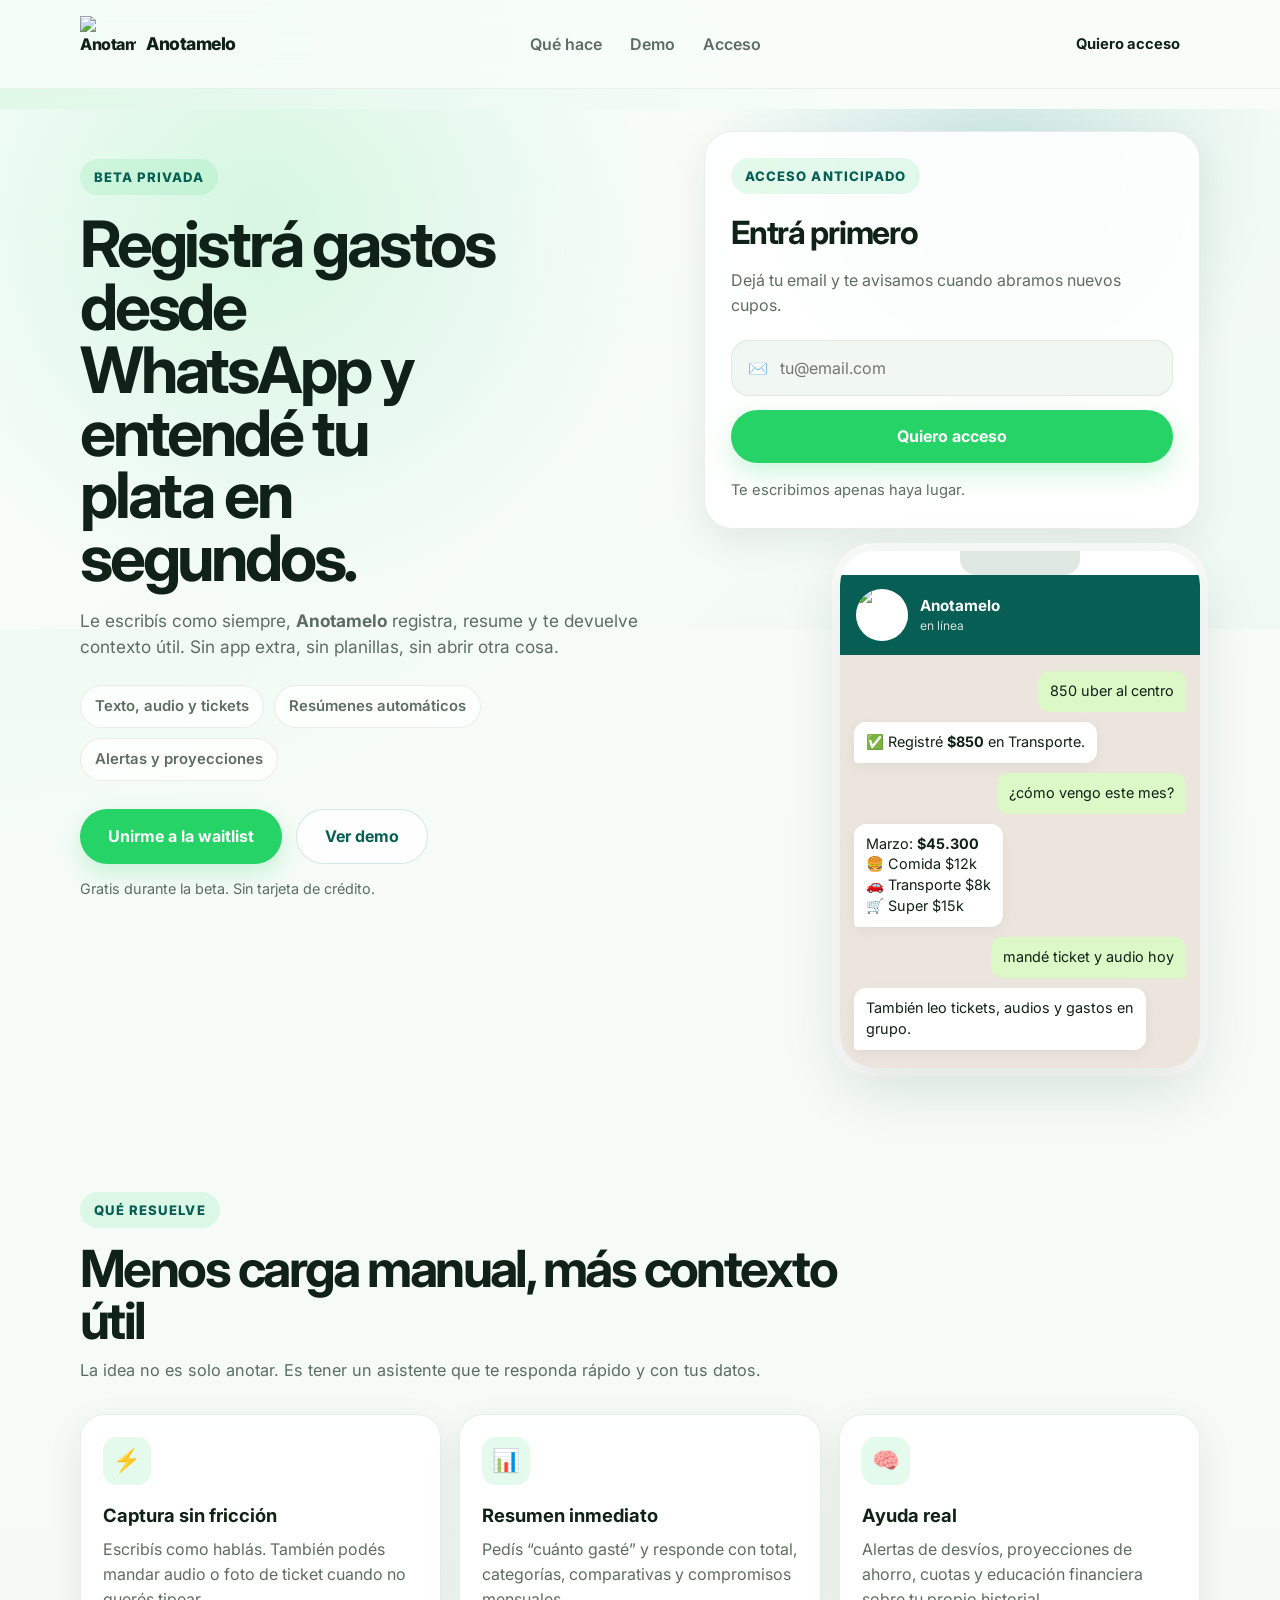
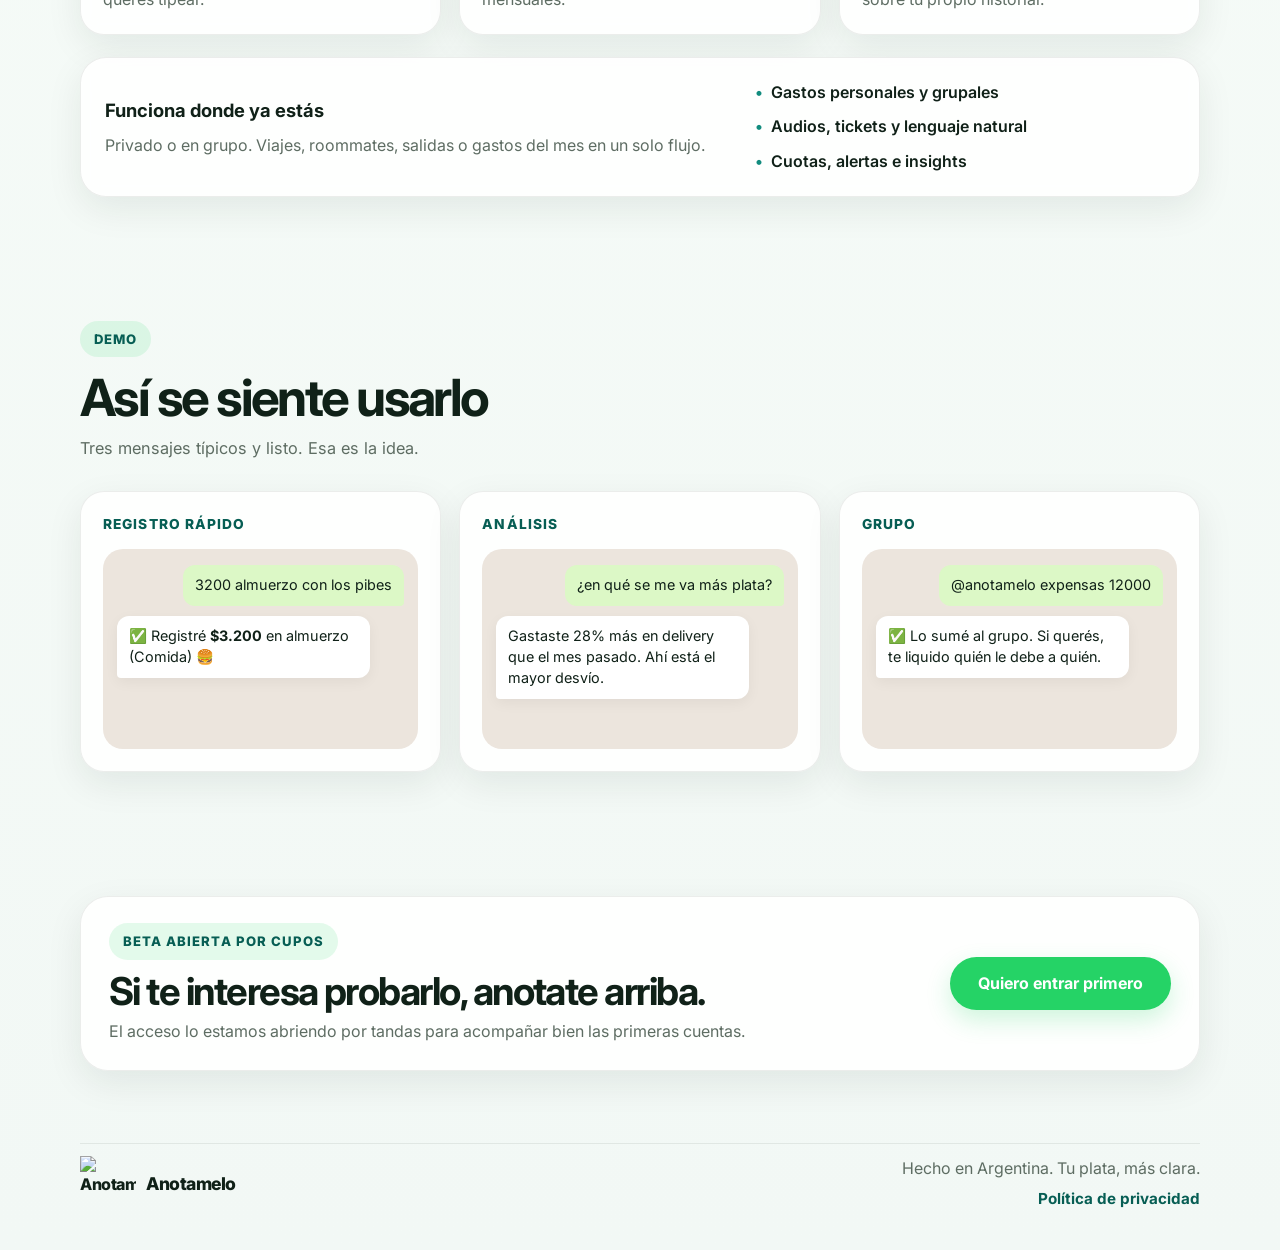
==== commit a8e56eb8: "feat: add public privacy policy page" ====
--- a/frontend-claude/index.html
+++ b/frontend-claude/index.html
@@ -219,7 +219,10 @@
         <img src="logo.png" alt="Anotamelo" class="logo-img">
         <span class="logo-text">Anotamelo</span>
       </div>
-      <p class="footer-copy">Hecho en Argentina. Tu plata, más clara.</p>
+      <div class="footer-meta">
+        <p class="footer-copy">Hecho en Argentina. Tu plata, más clara.</p>
+        <a href="/policy" class="footer-link">Política de privacidad</a>
+      </div>
     </div>
   </footer>
 
--- a/frontend-claude/styles.css
+++ b/frontend-claude/styles.css
@@ -574,8 +574,95 @@
   border-top: 1px solid rgba(16, 33, 24, 0.08);
 }
 
+.footer-meta {
+  display: grid;
+  gap: 6px;
+  justify-items: end;
+}
+
 .footer-copy {
   color: var(--text-muted);
+}
+
+.footer-link {
+  color: var(--green-darker);
+  font-weight: 700;
+  font-size: 0.95rem;
+}
+
+.footer-link:hover {
+  text-decoration: underline;
+}
+
+.policy-page {
+  min-height: 100vh;
+}
+
+.policy-main {
+  padding: 42px 0 72px;
+}
+
+.policy-card {
+  max-width: 920px;
+  margin: 0 auto;
+  padding: 32px;
+  border-radius: 32px;
+  background: rgba(255, 255, 255, 0.92);
+  border: 1px solid rgba(16, 33, 24, 0.08);
+  box-shadow: var(--shadow-lg);
+}
+
+.policy-header h1 {
+  margin-top: 16px;
+  font-size: clamp(2.1rem, 4vw, 3.5rem);
+  line-height: 1;
+  letter-spacing: -0.05em;
+}
+
+.policy-header p {
+  margin-top: 12px;
+  color: var(--text-muted);
+}
+
+.policy-section,
+.policy-note {
+  margin-top: 28px;
+}
+
+.policy-section h2 {
+  margin-bottom: 10px;
+  font-size: 1.4rem;
+  letter-spacing: -0.03em;
+}
+
+.policy-section h3 {
+  margin: 16px 0 8px;
+  font-size: 1.02rem;
+}
+
+.policy-section p,
+.policy-section li,
+.policy-note p {
+  color: var(--text-muted);
+}
+
+.policy-section p + p {
+  margin-top: 10px;
+}
+
+.policy-section ul,
+.policy-section ol {
+  display: grid;
+  gap: 10px;
+  margin-top: 10px;
+  padding-left: 22px;
+}
+
+.policy-note {
+  padding: 18px 20px;
+  border-radius: 22px;
+  background: var(--card-muted);
+  border: 1px solid rgba(16, 33, 24, 0.06);
 }
 
 .animate-on-scroll {
@@ -612,6 +699,11 @@
 
   .nav-links {
     gap: 18px;
+  }
+
+  .policy-card {
+    padding: 24px;
+    border-radius: 24px;
   }
 }
 
@@ -692,6 +784,10 @@
     flex-direction: column;
     align-items: flex-start;
   }
+
+  .footer-meta {
+    justify-items: start;
+  }
 }
 
 @media (max-width: 480px) {
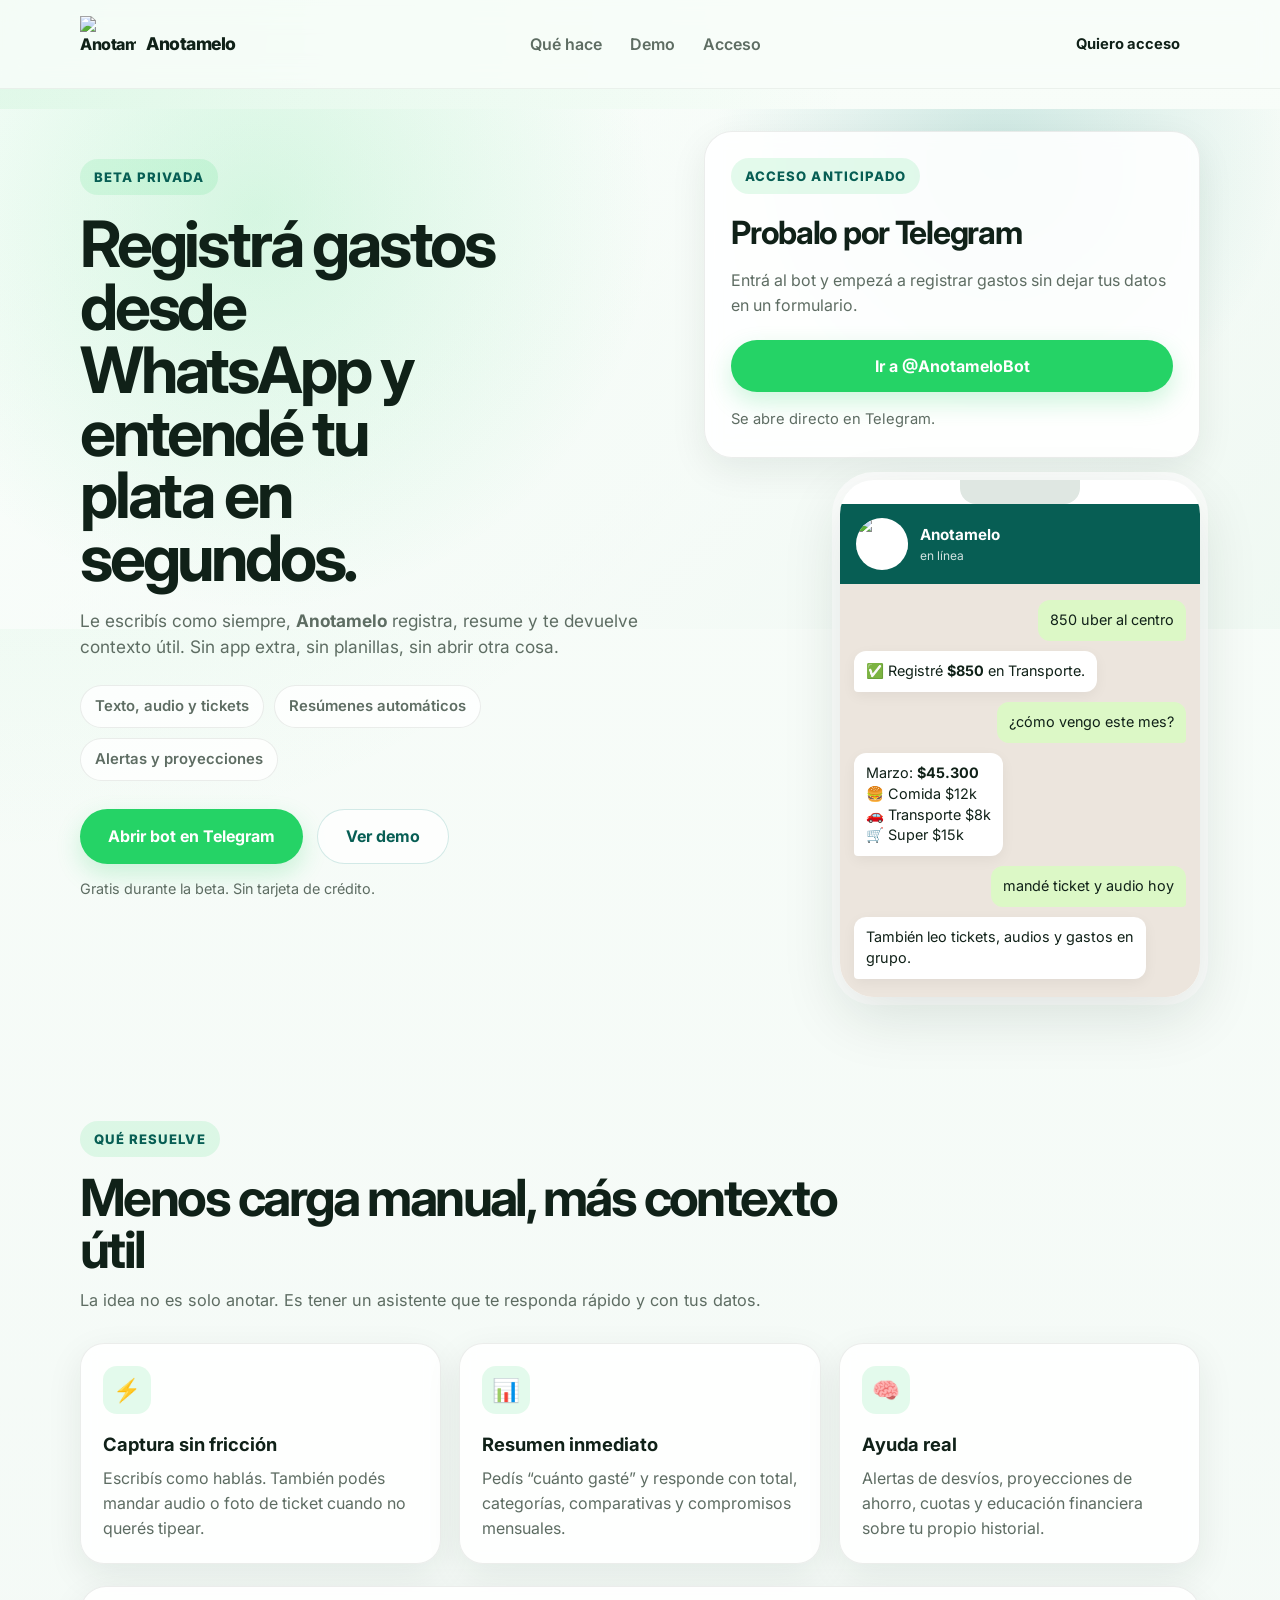
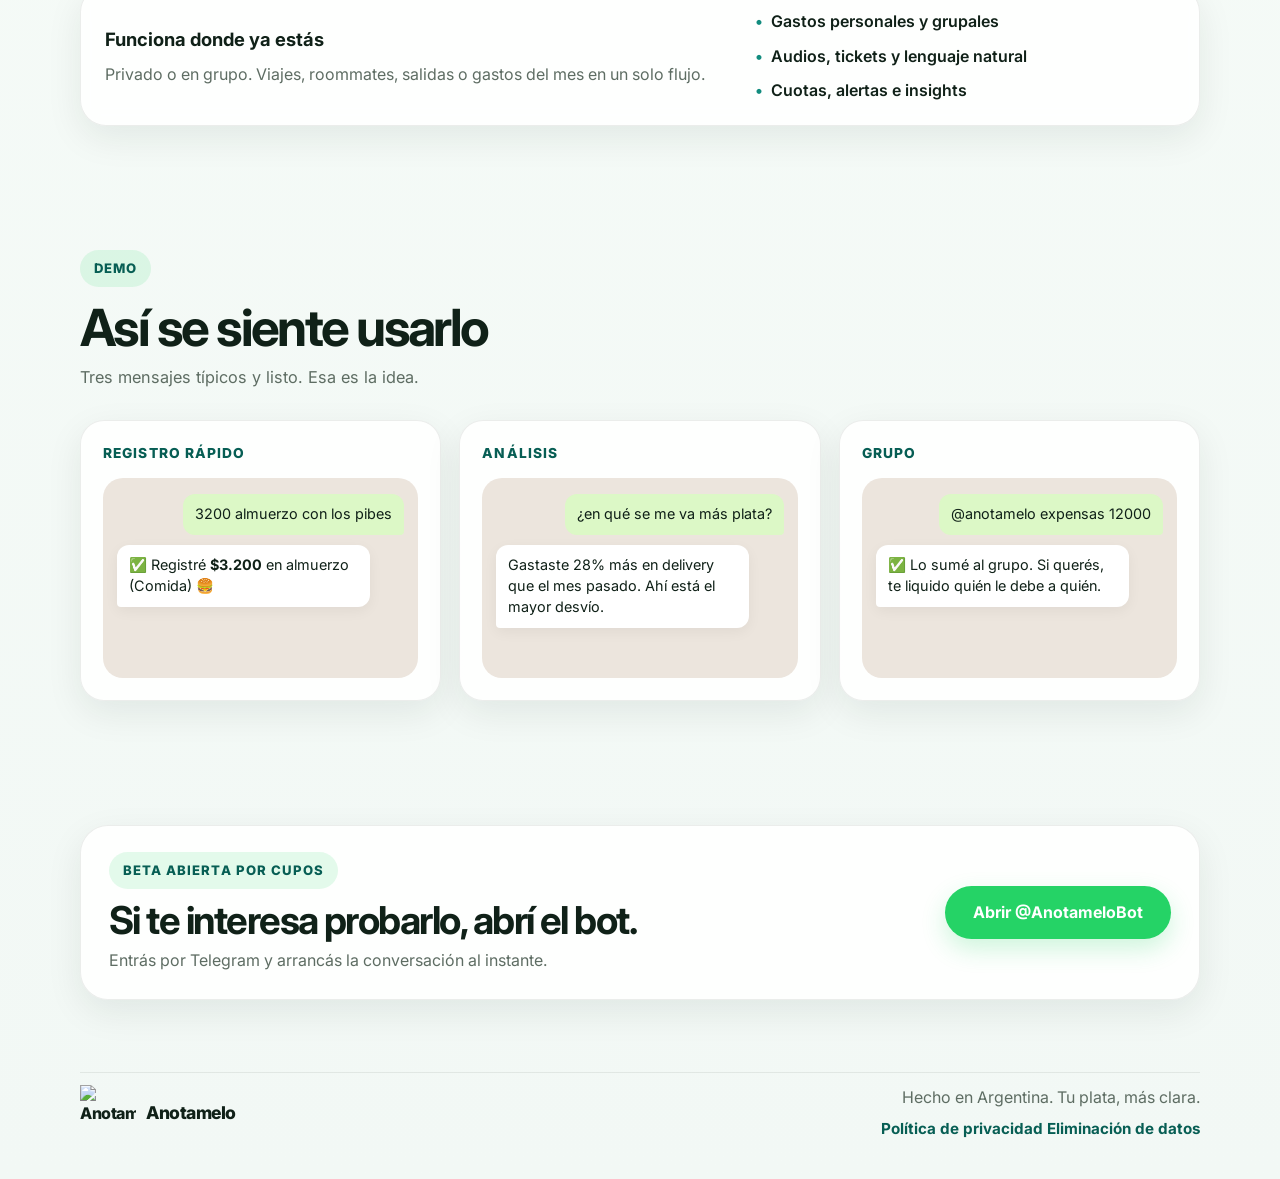
==== commit ee423afb: "Redirect landing CTA to Telegram bot" ====
--- a/frontend-claude/index.html
+++ b/frontend-claude/index.html
@@ -53,7 +53,7 @@
             <span>Alertas y proyecciones</span>
           </div>
           <div class="hero-ctas">
-            <a href="#waitlist-form" class="btn btn-primary btn-lg">Unirme a la waitlist</a>
+            <a href="https://t.me/AnotameloBot" class="btn btn-primary btn-lg" target="_blank" rel="noreferrer">Abrir bot en Telegram</a>
             <a href="#demo" class="btn btn-outline btn-lg">Ver demo</a>
           </div>
           <p class="hero-note">Gratis durante la beta. Sin tarjeta de crédito.</p>
@@ -63,35 +63,17 @@
           <div class="waitlist-card animate-on-scroll">
             <div class="waitlist-copy">
               <span class="section-badge">Acceso anticipado</span>
-              <h2>Entrá primero</h2>
-              <p>Dejá tu email y te avisamos cuando abramos nuevos cupos.</p>
-            </div>
-
-            <form id="waitlist-form" class="waitlist-form">
-              <div class="input-group">
-                <span class="input-icon">✉️</span>
-                <input
-                  type="email"
-                  id="email-input"
-                  placeholder="tu@email.com"
-                  required
-                  autocomplete="email"
-                >
-              </div>
-              <button type="submit" class="btn btn-primary btn-lg btn-full">
-                <span class="btn-text">Quiero acceso</span>
-                <span class="btn-loading" hidden>Guardando...</span>
-              </button>
-            </form>
-
-            <div id="waitlist-success" class="waitlist-success" hidden>
-              <div class="success-icon">🎉</div>
-              <h3>Ya estás en la lista</h3>
-              <p>Te vamos a avisar por email cuando abramos nuevos accesos.</p>
-            </div>
-
-            <div id="waitlist-error" class="waitlist-error" hidden></div>
-            <p class="waitlist-count">Te escribimos apenas haya lugar.</p>
+              <h2>Probalo por Telegram</h2>
+              <p>Entrá al bot y empezá a registrar gastos sin dejar tus datos en un formulario.</p>
+            </div>
+
+            <div id="waitlist-form" class="waitlist-form">
+              <a href="https://t.me/AnotameloBot" class="btn btn-primary btn-lg btn-full" target="_blank" rel="noreferrer">
+                <span class="btn-text">Ir a @AnotameloBot</span>
+              </a>
+            </div>
+
+            <p class="waitlist-count">Se abre directo en Telegram.</p>
           </div>
 
           <div class="phone-mockup animate-on-scroll">
@@ -205,10 +187,10 @@
       <div class="container closing-card animate-on-scroll">
         <div>
           <span class="section-badge">Beta abierta por cupos</span>
-          <h2>Si te interesa probarlo, anotate arriba.</h2>
-          <p>El acceso lo estamos abriendo por tandas para acompañar bien las primeras cuentas.</p>
-        </div>
-        <a href="#waitlist" class="btn btn-primary btn-lg">Quiero entrar primero</a>
+          <h2>Si te interesa probarlo, abrí el bot.</h2>
+          <p>Entrás por Telegram y arrancás la conversación al instante.</p>
+        </div>
+        <a href="https://t.me/AnotameloBot" class="btn btn-primary btn-lg" target="_blank" rel="noreferrer">Abrir @AnotameloBot</a>
       </div>
     </section>
   </main>
@@ -221,7 +203,10 @@
       </div>
       <div class="footer-meta">
         <p class="footer-copy">Hecho en Argentina. Tu plata, más clara.</p>
-        <a href="/policy" class="footer-link">Política de privacidad</a>
+        <div class="footer-links">
+          <a href="/policy" class="footer-link">Política de privacidad</a>
+          <a href="/data-deletion" class="footer-link">Eliminación de datos</a>
+        </div>
       </div>
     </div>
   </footer>
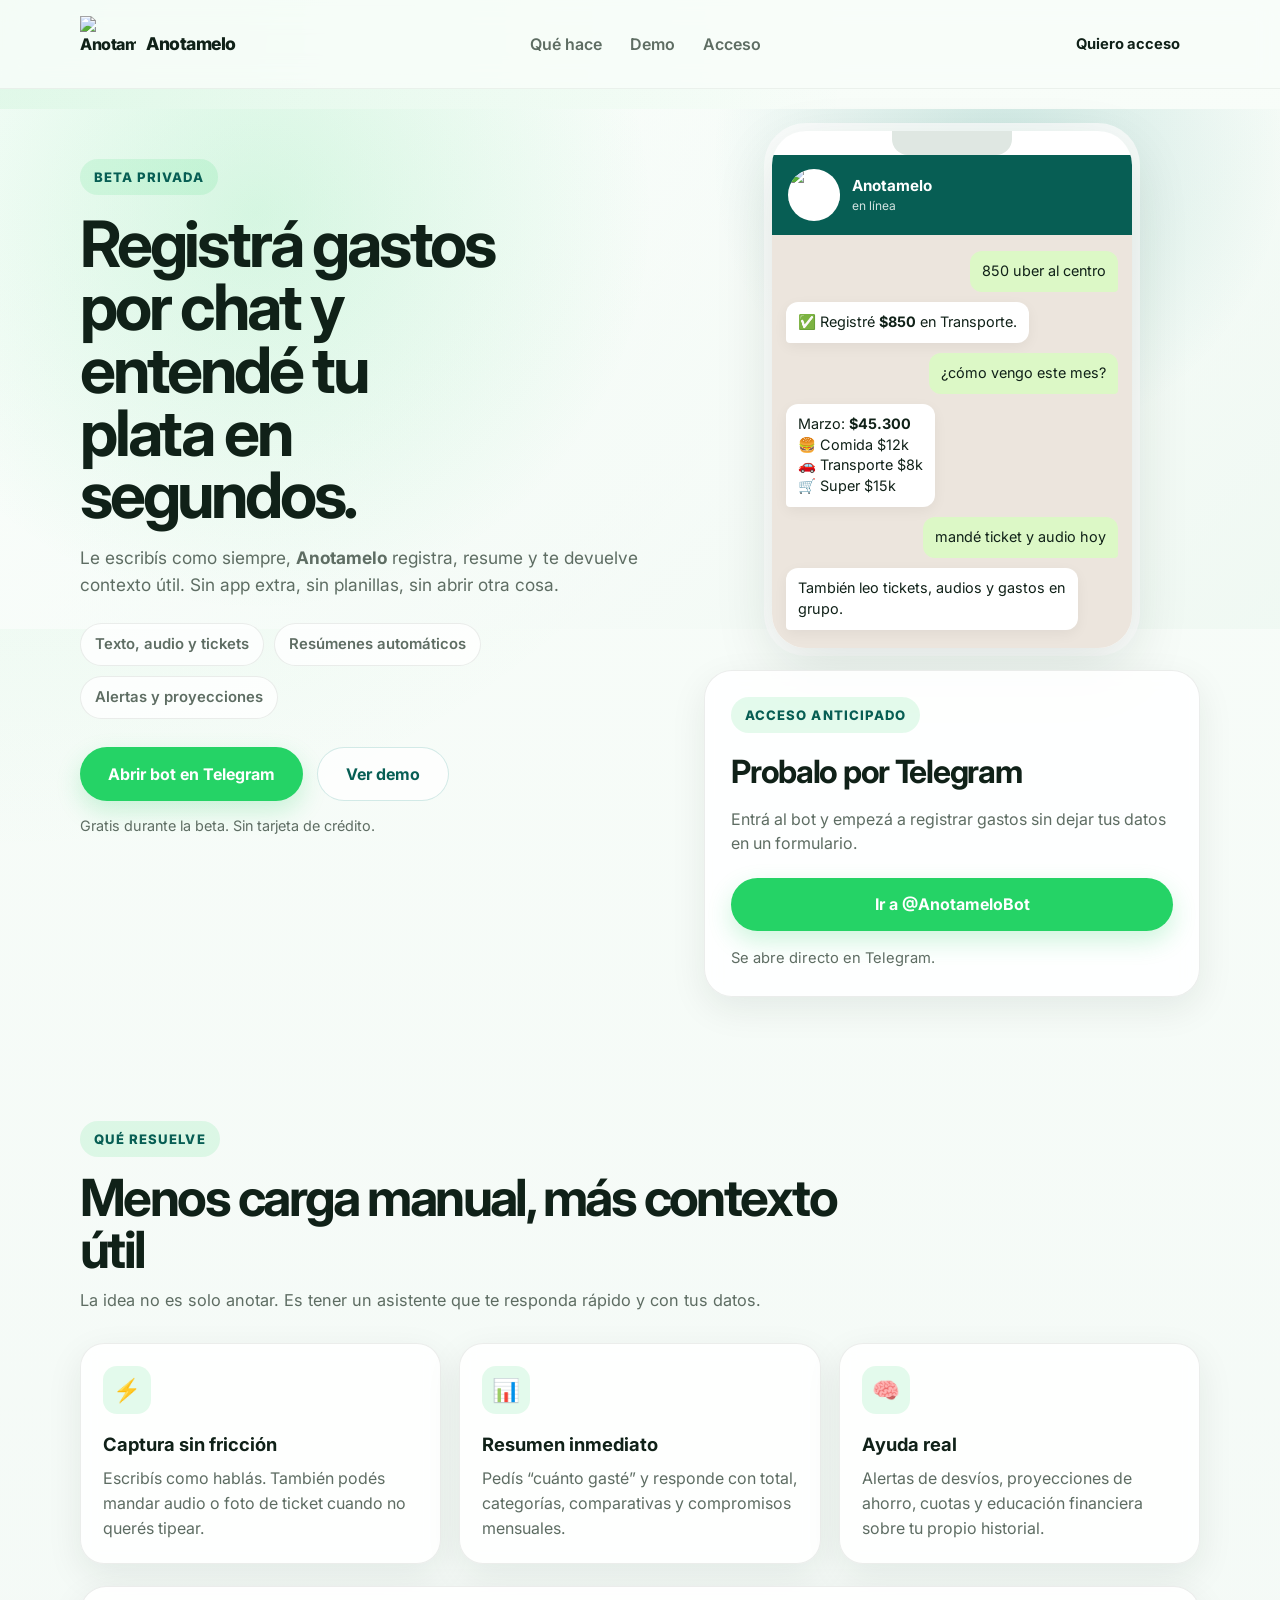
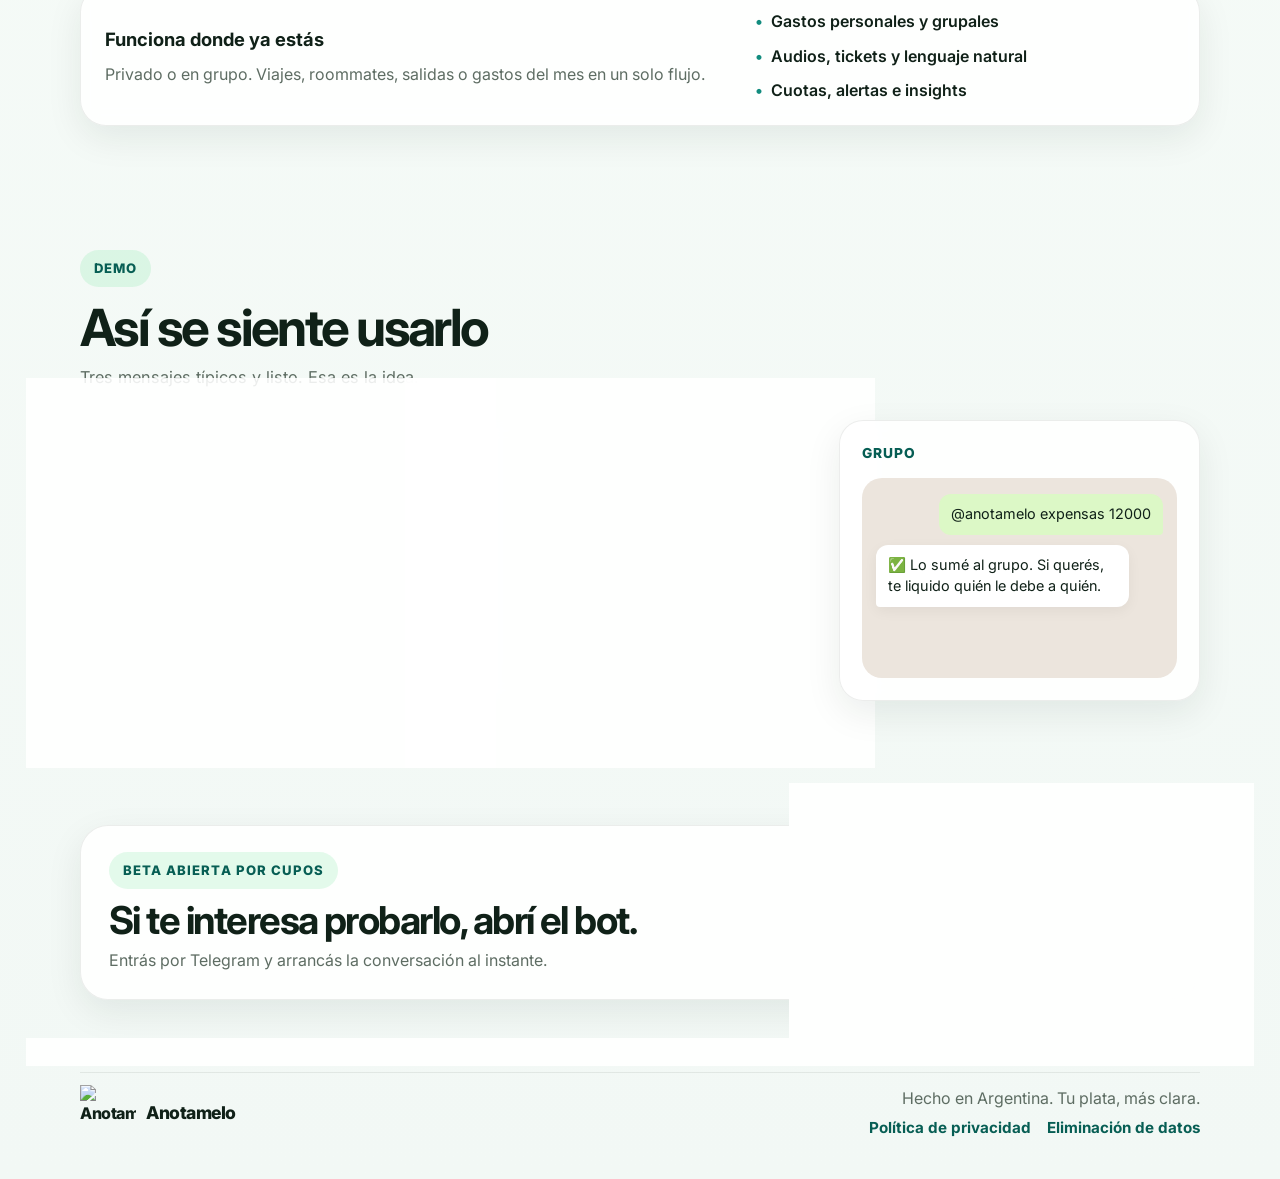
==== commit caf08ac6: "Adjust landing hero copy and layout" ====
--- a/frontend-claude/index.html
+++ b/frontend-claude/index.html
@@ -3,7 +3,7 @@
 <head>
   <meta charset="UTF-8">
   <meta name="viewport" content="width=device-width, initial-scale=1.0">
-  <title>Anotamelo - Tu asistente financiero por WhatsApp</title>
+  <title>Anotamelo - Tu asistente financiero por chat</title>
   <link rel="stylesheet" href="styles.css">
   <link rel="preconnect" href="https://fonts.googleapis.com">
   <link rel="preconnect" href="https://fonts.gstatic.com" crossorigin>
@@ -42,7 +42,7 @@
       <div class="container hero-content">
         <div class="hero-copy">
           <span class="hero-badge">Beta privada</span>
-          <h1>Registrá gastos desde WhatsApp y entendé tu plata en segundos.</h1>
+          <h1>Registrá gastos por chat y entendé tu plata en segundos.</h1>
           <p class="hero-subtitle">
             Le escribís como siempre, <strong>Anotamelo</strong> registra, resume y te devuelve contexto útil.
             Sin app extra, sin planillas, sin abrir otra cosa.
@@ -60,22 +60,6 @@
         </div>
 
         <div class="hero-side">
-          <div class="waitlist-card animate-on-scroll">
-            <div class="waitlist-copy">
-              <span class="section-badge">Acceso anticipado</span>
-              <h2>Probalo por Telegram</h2>
-              <p>Entrá al bot y empezá a registrar gastos sin dejar tus datos en un formulario.</p>
-            </div>
-
-            <div id="waitlist-form" class="waitlist-form">
-              <a href="https://t.me/AnotameloBot" class="btn btn-primary btn-lg btn-full" target="_blank" rel="noreferrer">
-                <span class="btn-text">Ir a @AnotameloBot</span>
-              </a>
-            </div>
-
-            <p class="waitlist-count">Se abre directo en Telegram.</p>
-          </div>
-
           <div class="phone-mockup animate-on-scroll">
             <div class="phone-notch"></div>
             <div class="chat-header">
@@ -99,6 +83,22 @@
               <div class="chat-bubble bot">También leo tickets, audios y gastos en grupo.</div>
             </div>
           </div>
+
+          <div class="waitlist-card animate-on-scroll">
+            <div class="waitlist-copy">
+              <span class="section-badge">Acceso anticipado</span>
+              <h2>Probalo por Telegram</h2>
+              <p>Entrá al bot y empezá a registrar gastos sin dejar tus datos en un formulario.</p>
+            </div>
+
+            <div id="waitlist-form" class="waitlist-form">
+              <a href="https://t.me/AnotameloBot" class="btn btn-primary btn-lg btn-full" target="_blank" rel="noreferrer">
+                <span class="btn-text">Ir a @AnotameloBot</span>
+              </a>
+            </div>
+
+            <p class="waitlist-count">Se abre directo en Telegram.</p>
+          </div>
         </div>
       </div>
     </section>
--- a/frontend-claude/styles.css
+++ b/frontend-claude/styles.css
@@ -358,7 +358,7 @@
 
 .phone-mockup {
   width: min(100%, 360px);
-  margin-left: auto;
+  margin: 0 auto;
   background: #fff;
   border-radius: 34px;
   overflow: hidden;
@@ -588,6 +588,13 @@
   color: var(--green-darker);
   font-weight: 700;
   font-size: 0.95rem;
+}
+
+.footer-links {
+  display: flex;
+  flex-wrap: wrap;
+  gap: 12px 16px;
+  justify-content: flex-end;
 }
 
 .footer-link:hover {
@@ -788,6 +795,10 @@
   .footer-meta {
     justify-items: start;
   }
+
+  .footer-links {
+    justify-content: flex-start;
+  }
 }
 
 @media (max-width: 480px) {
